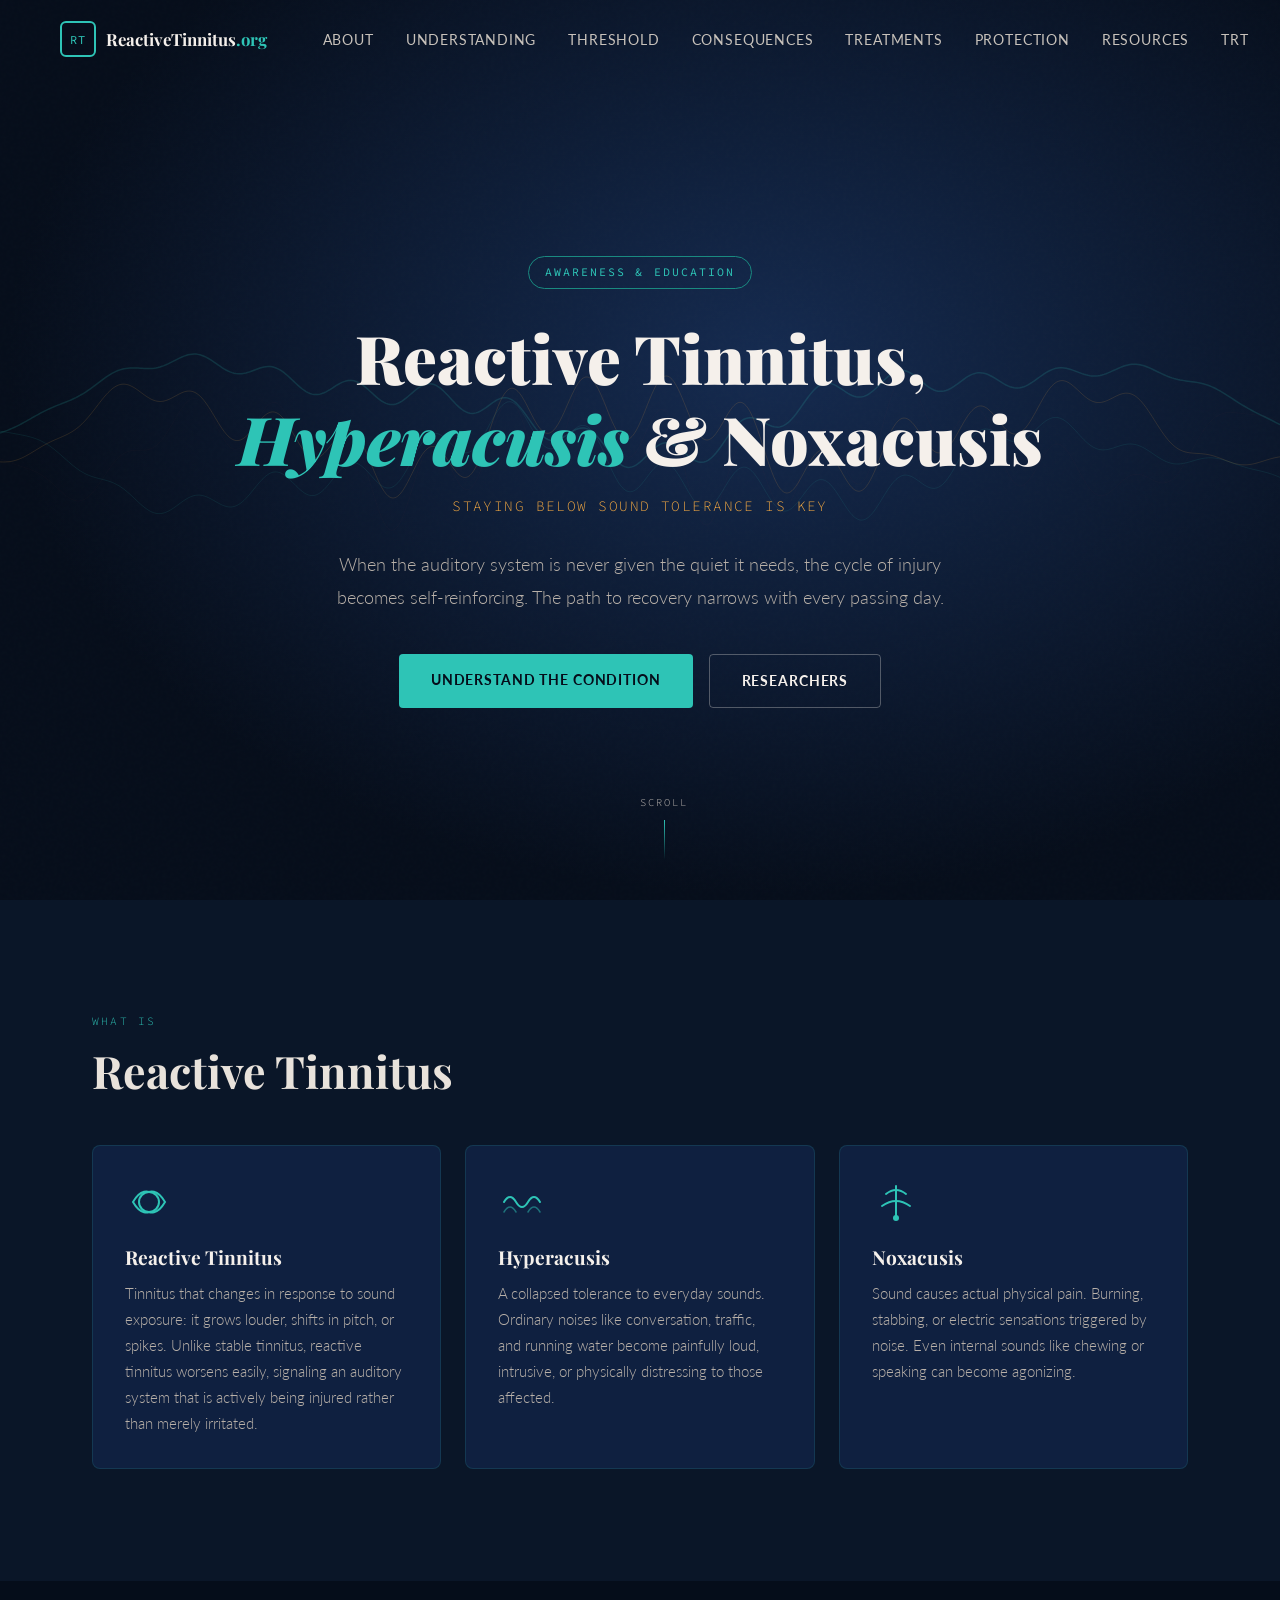
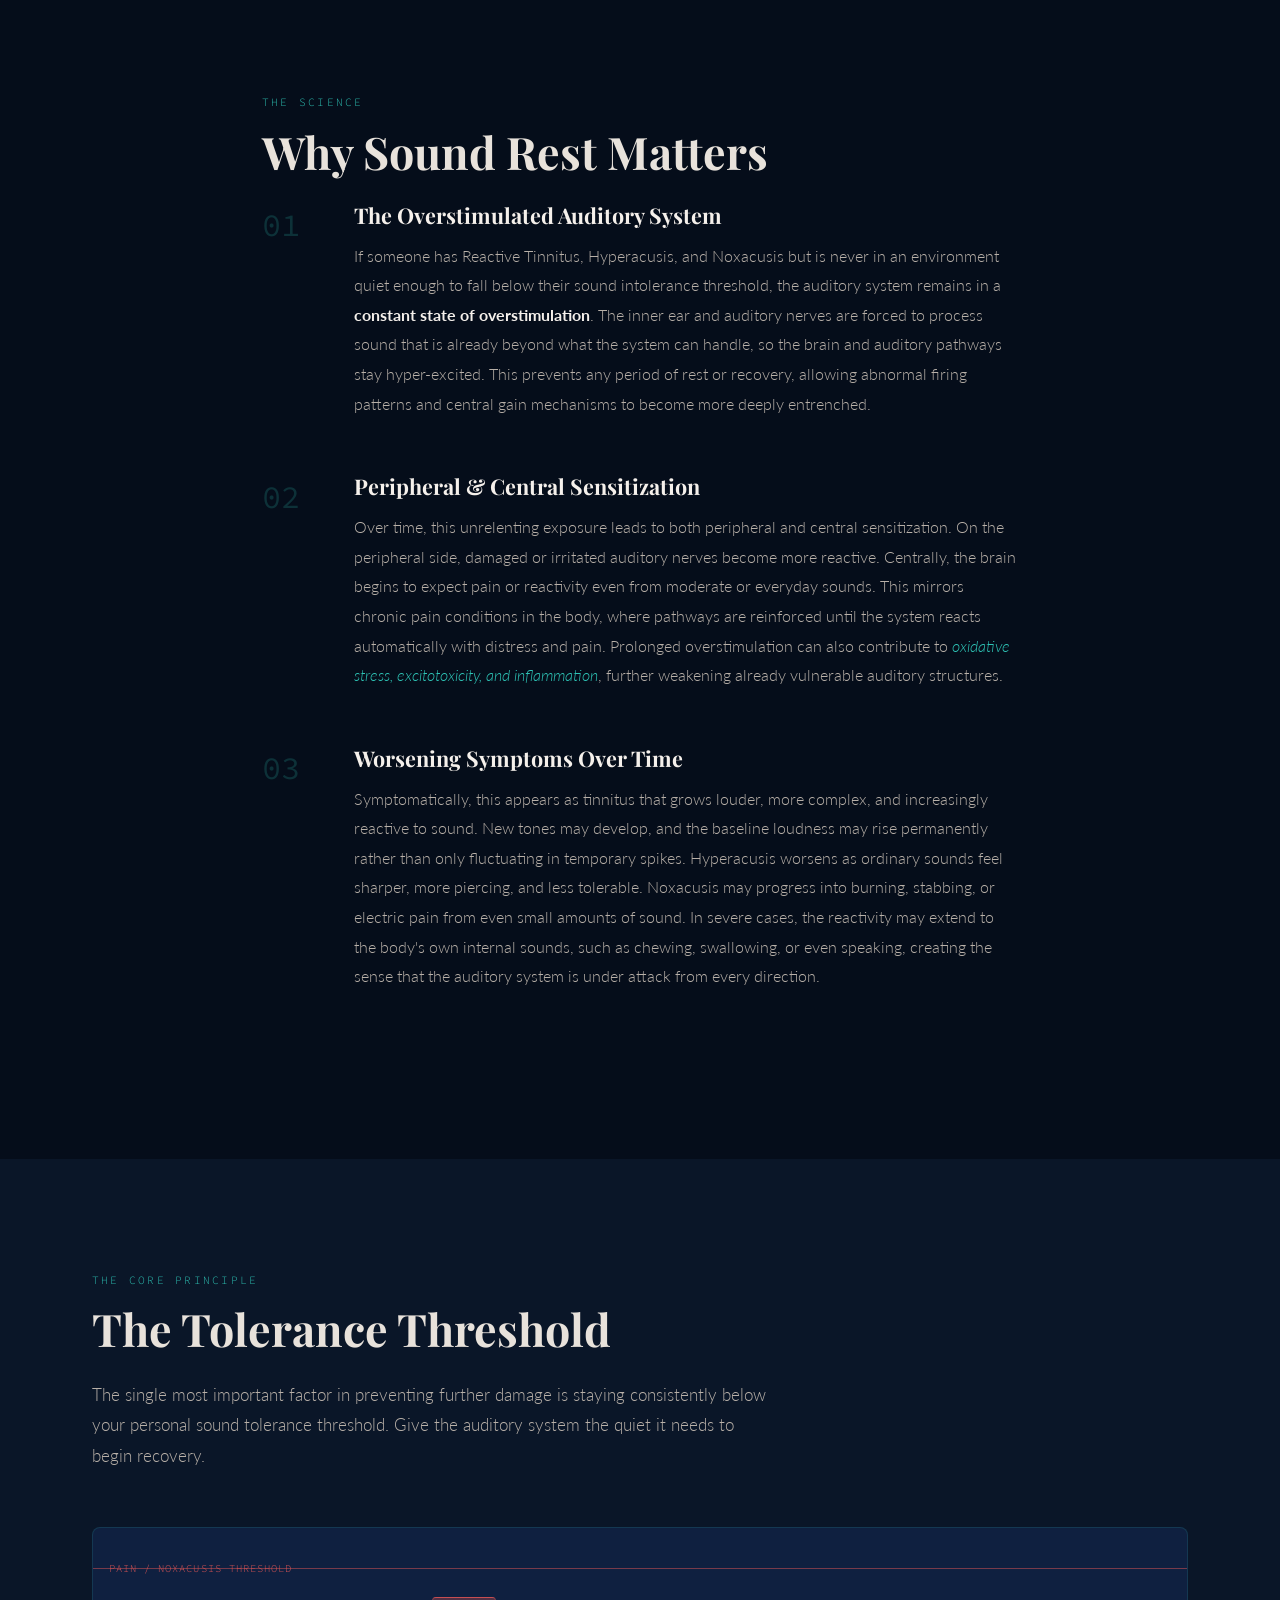
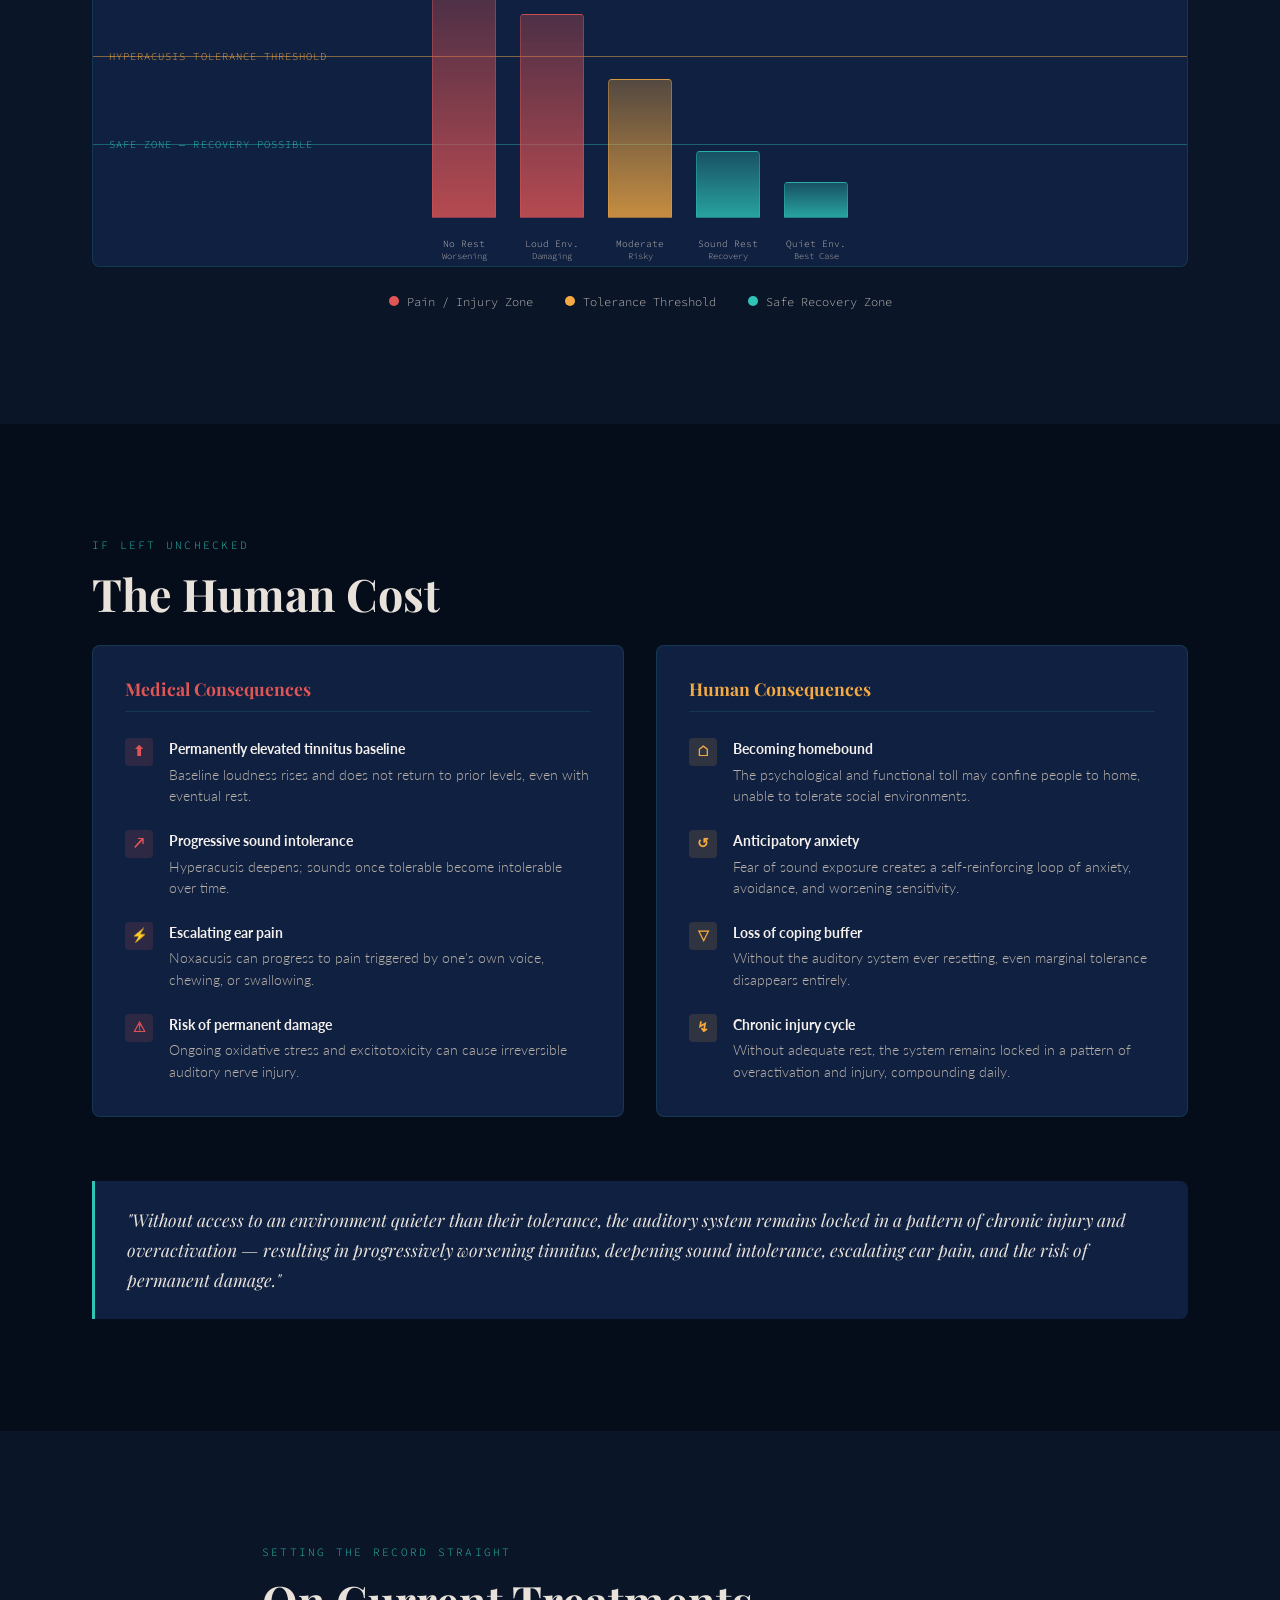
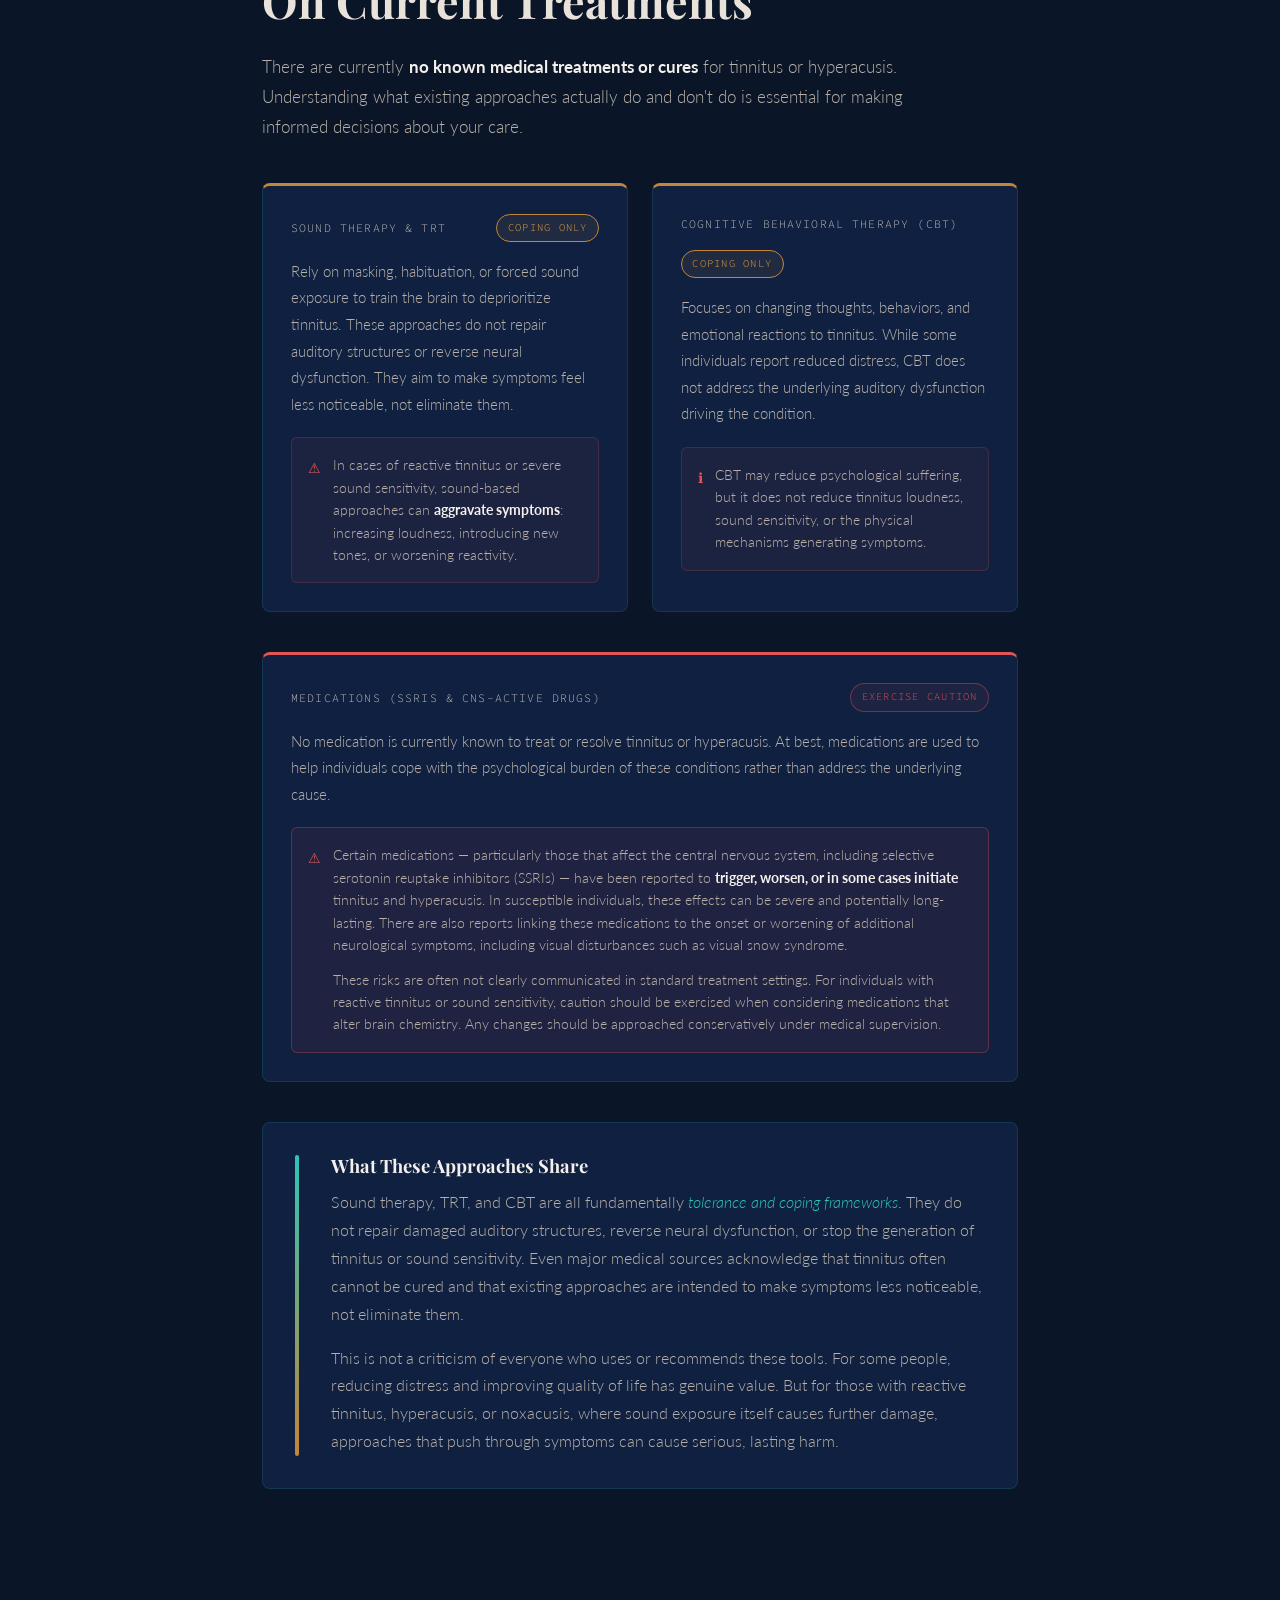
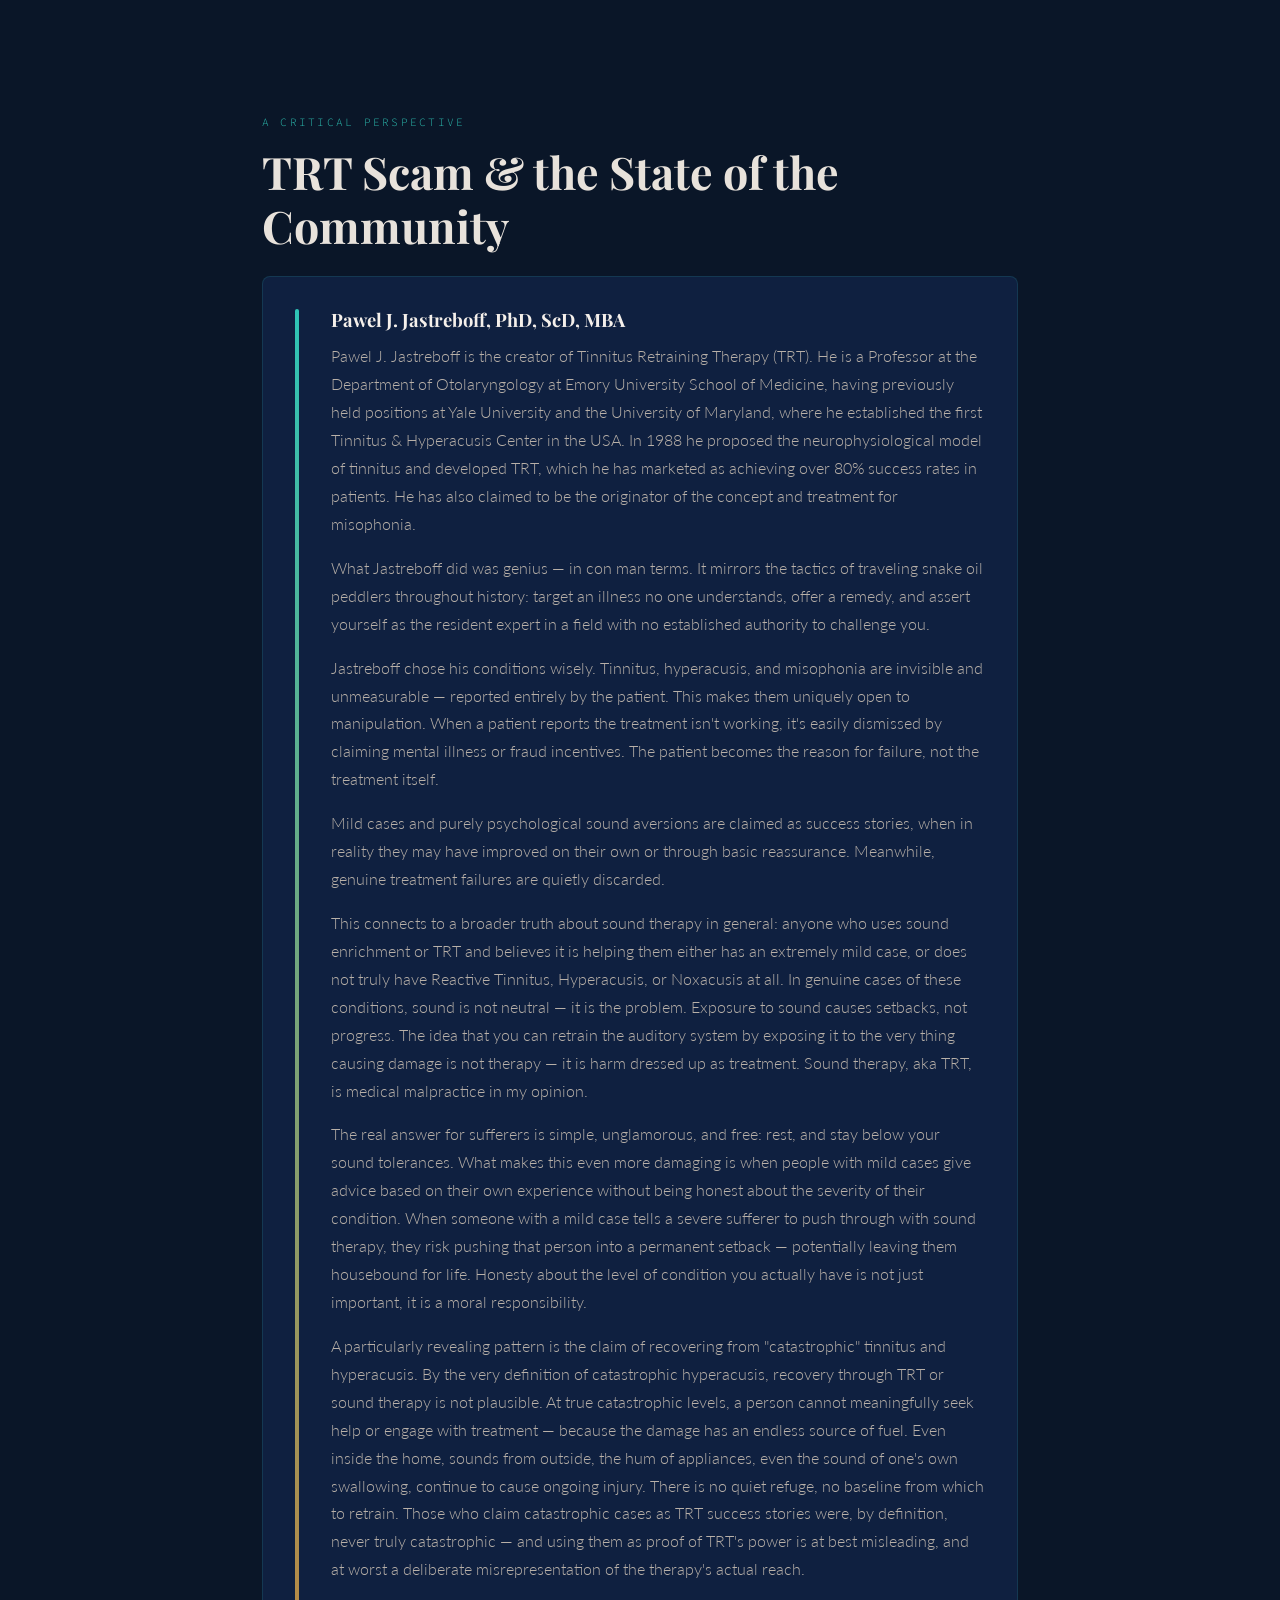
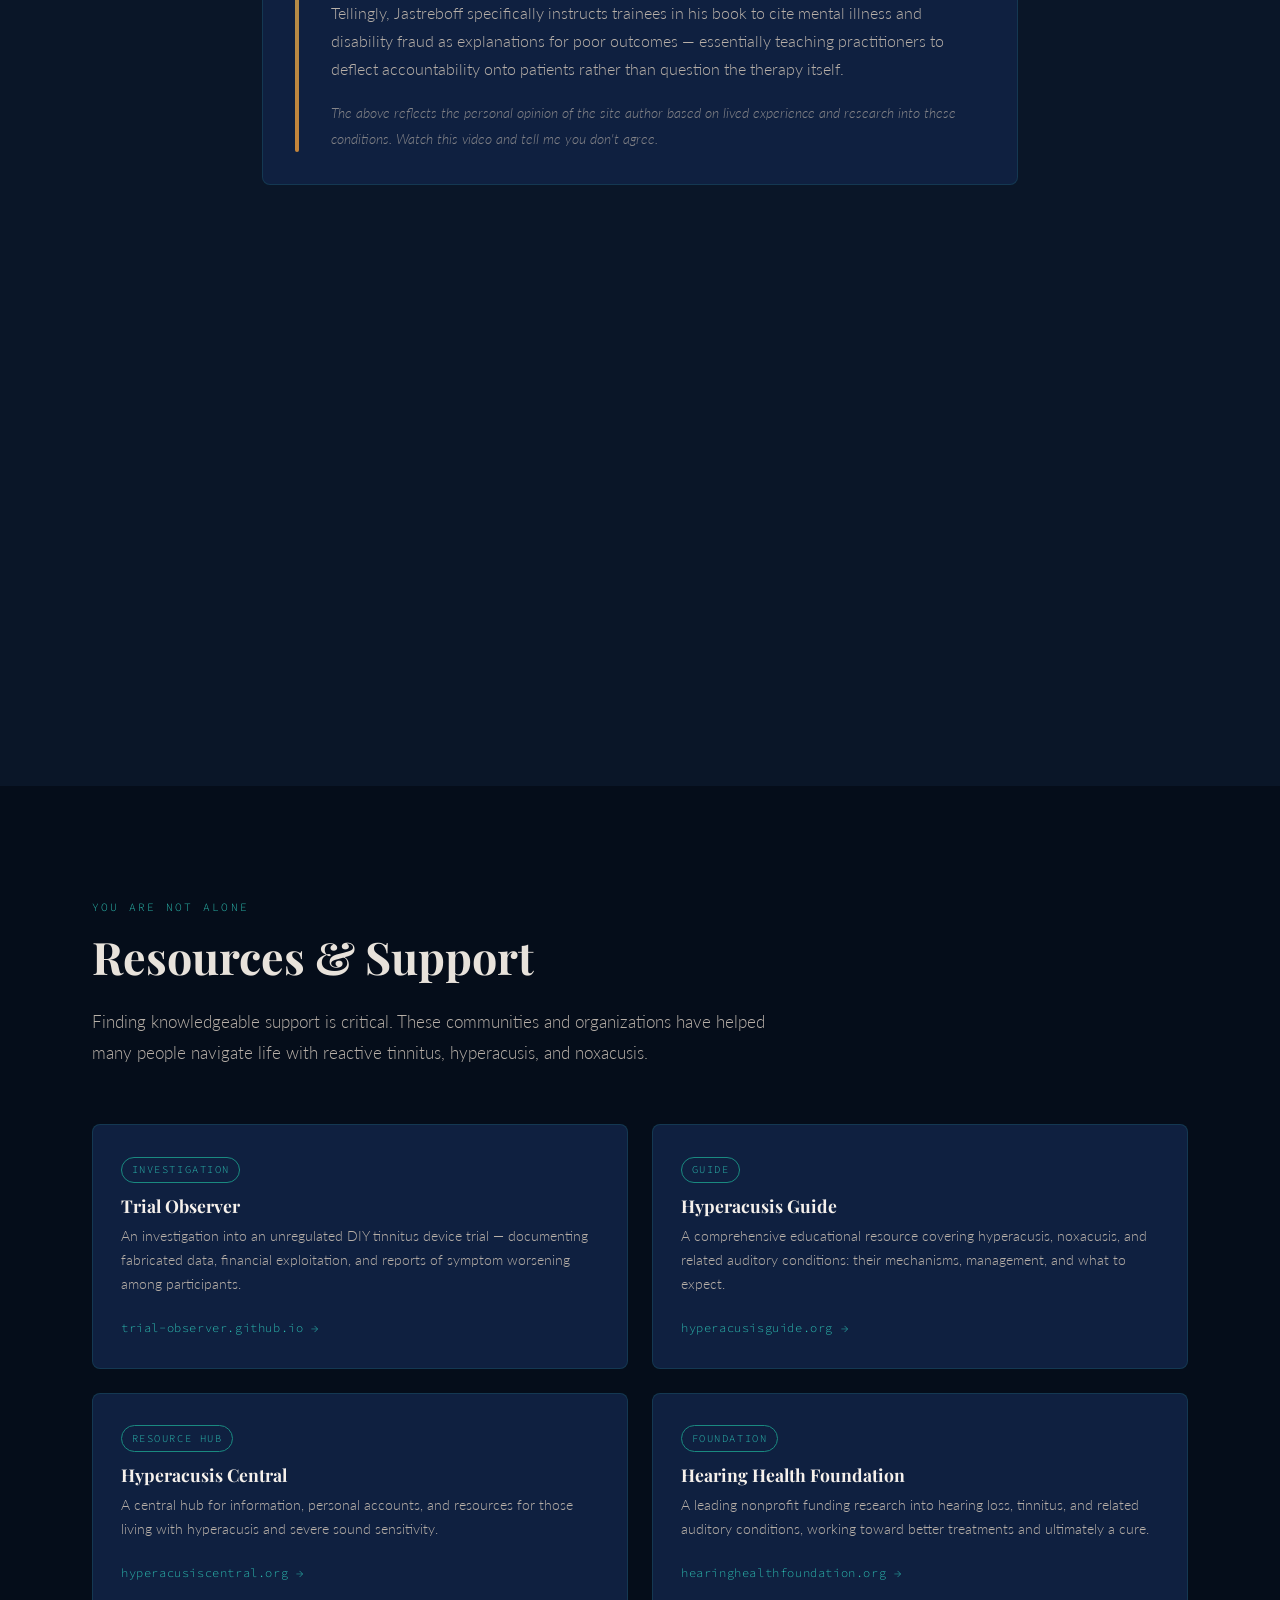
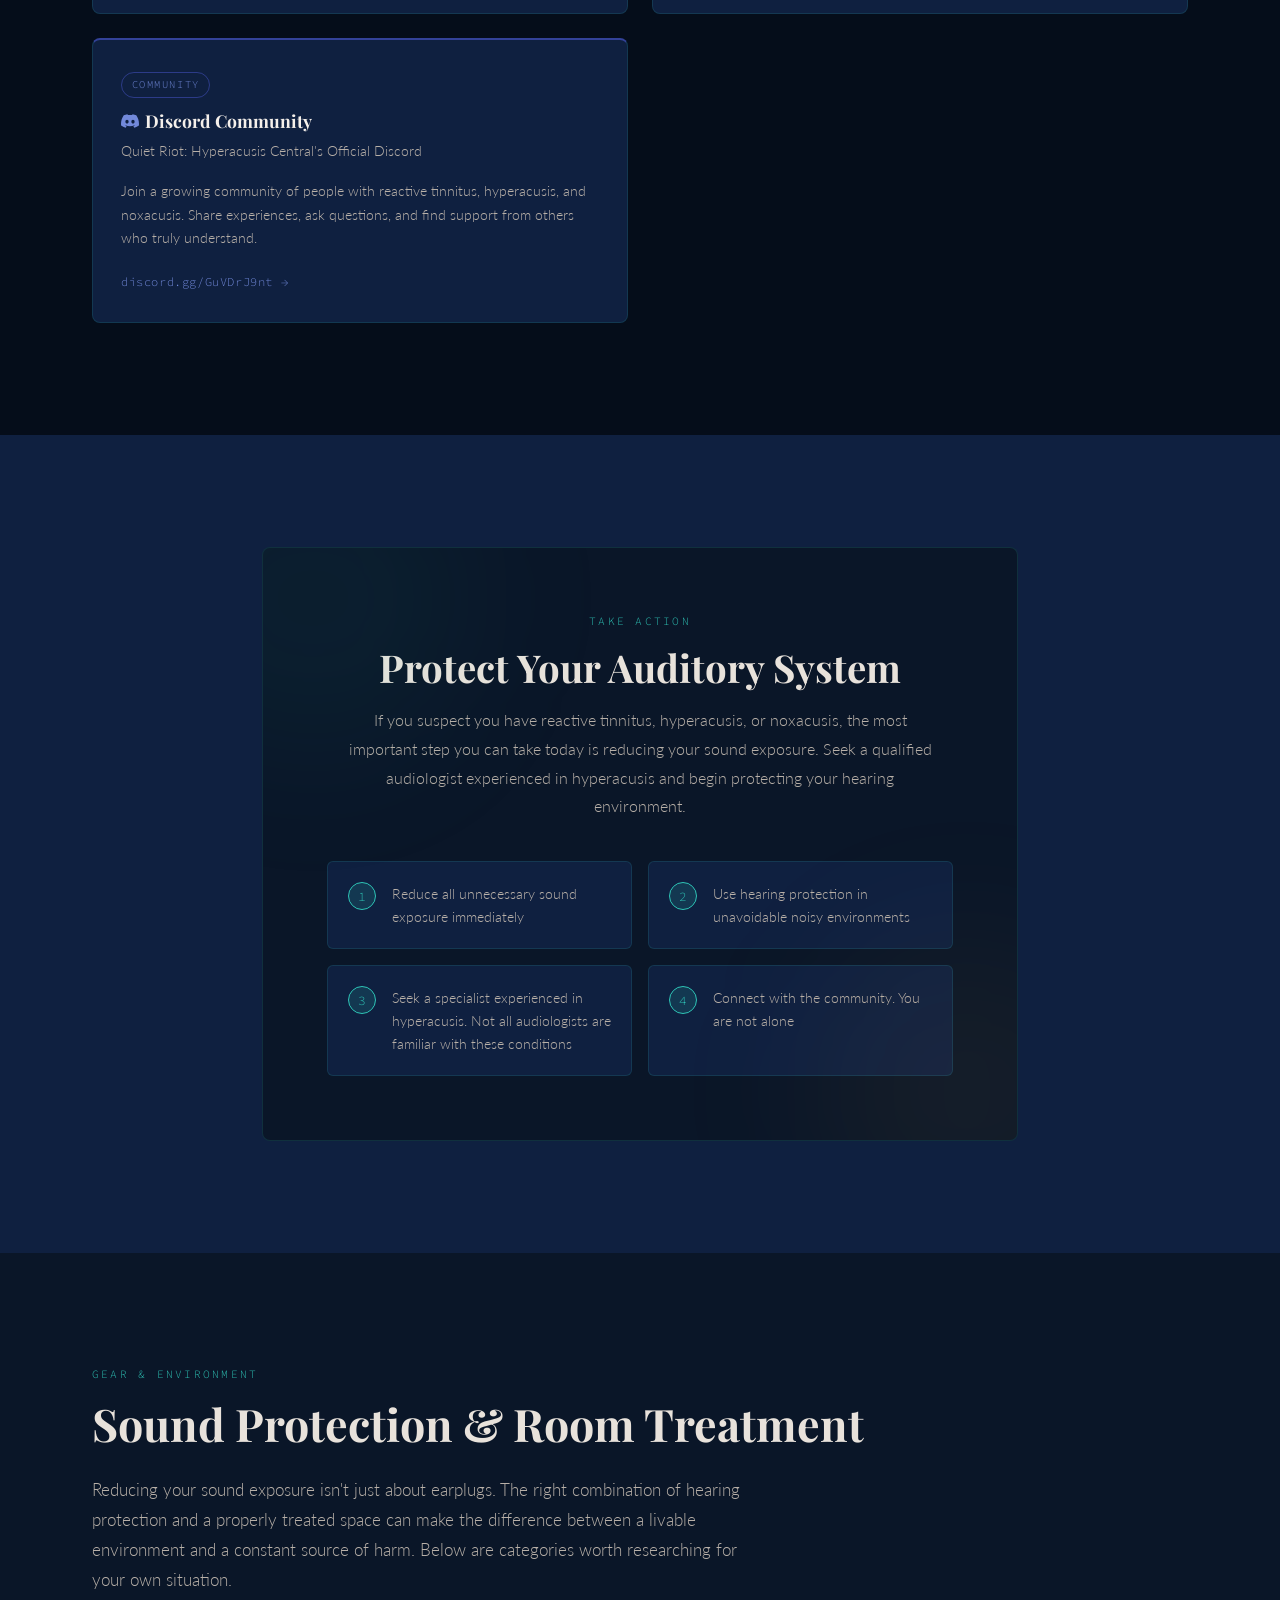
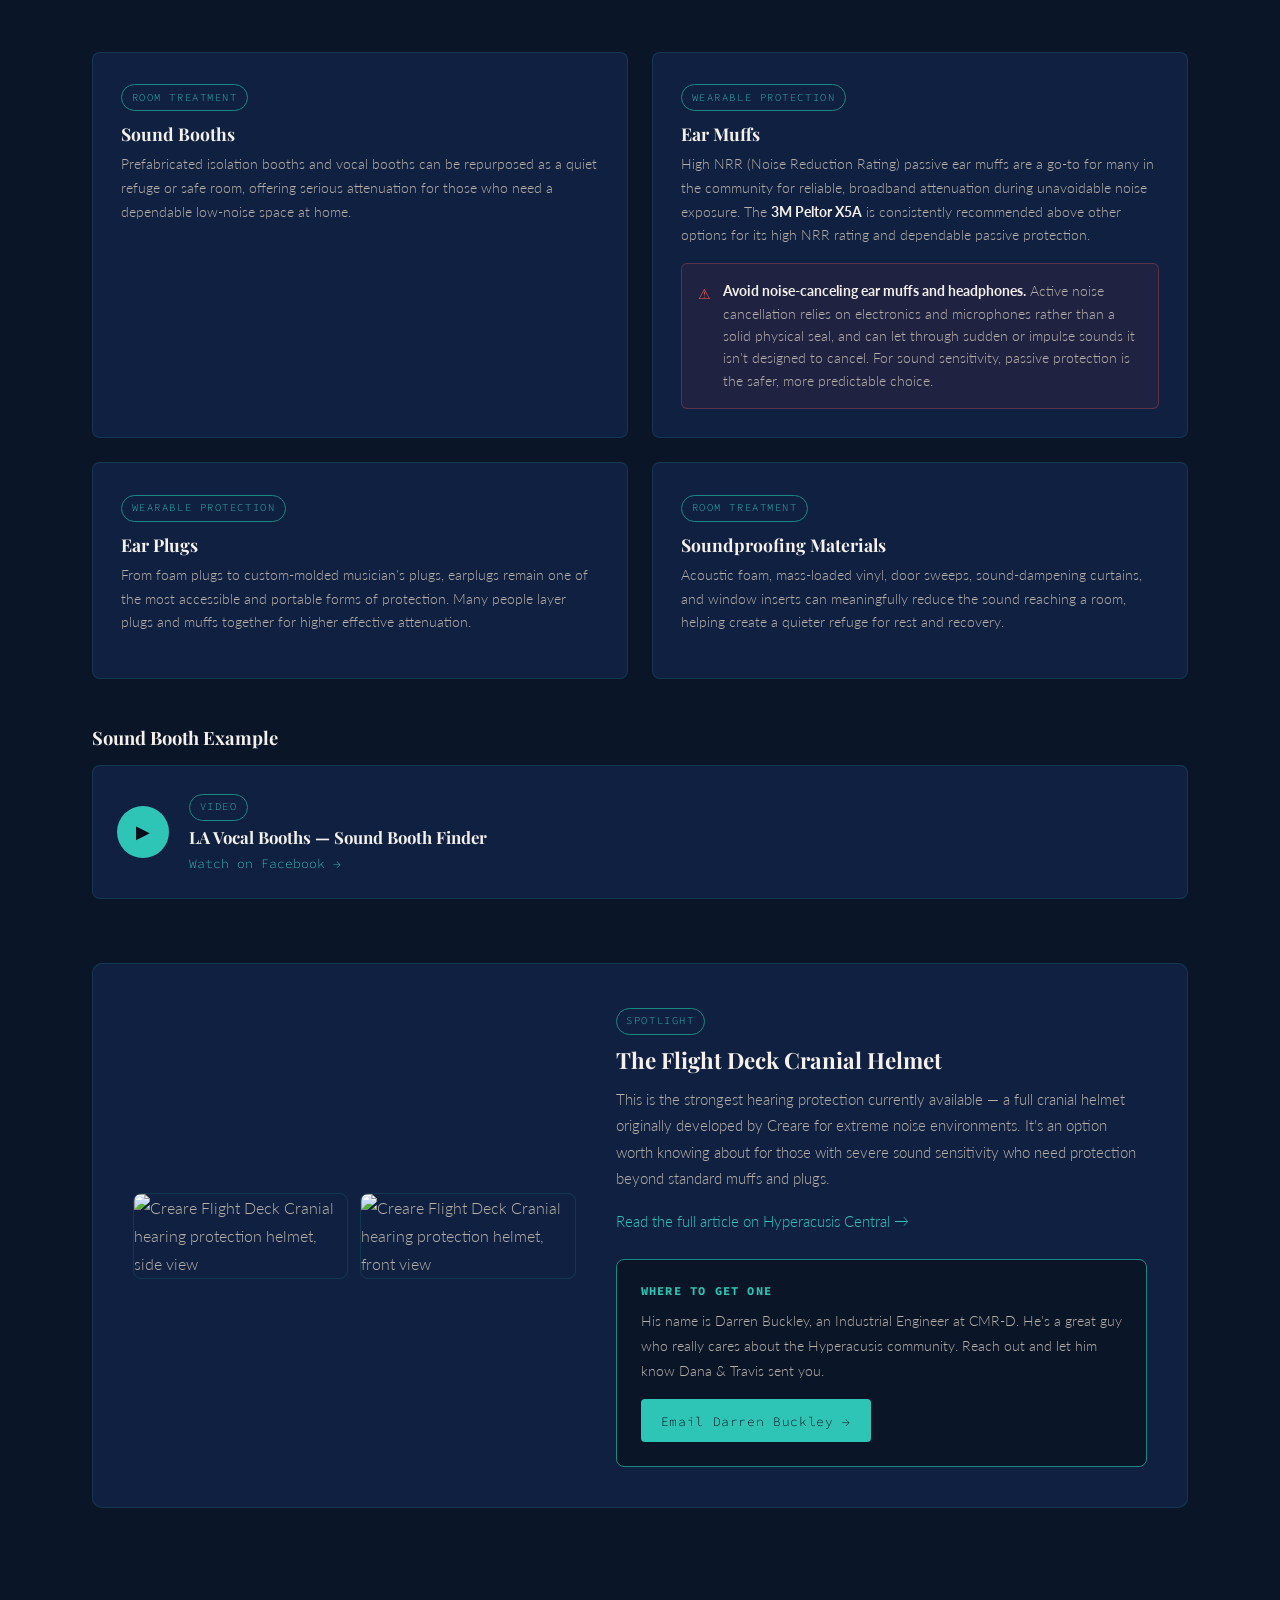
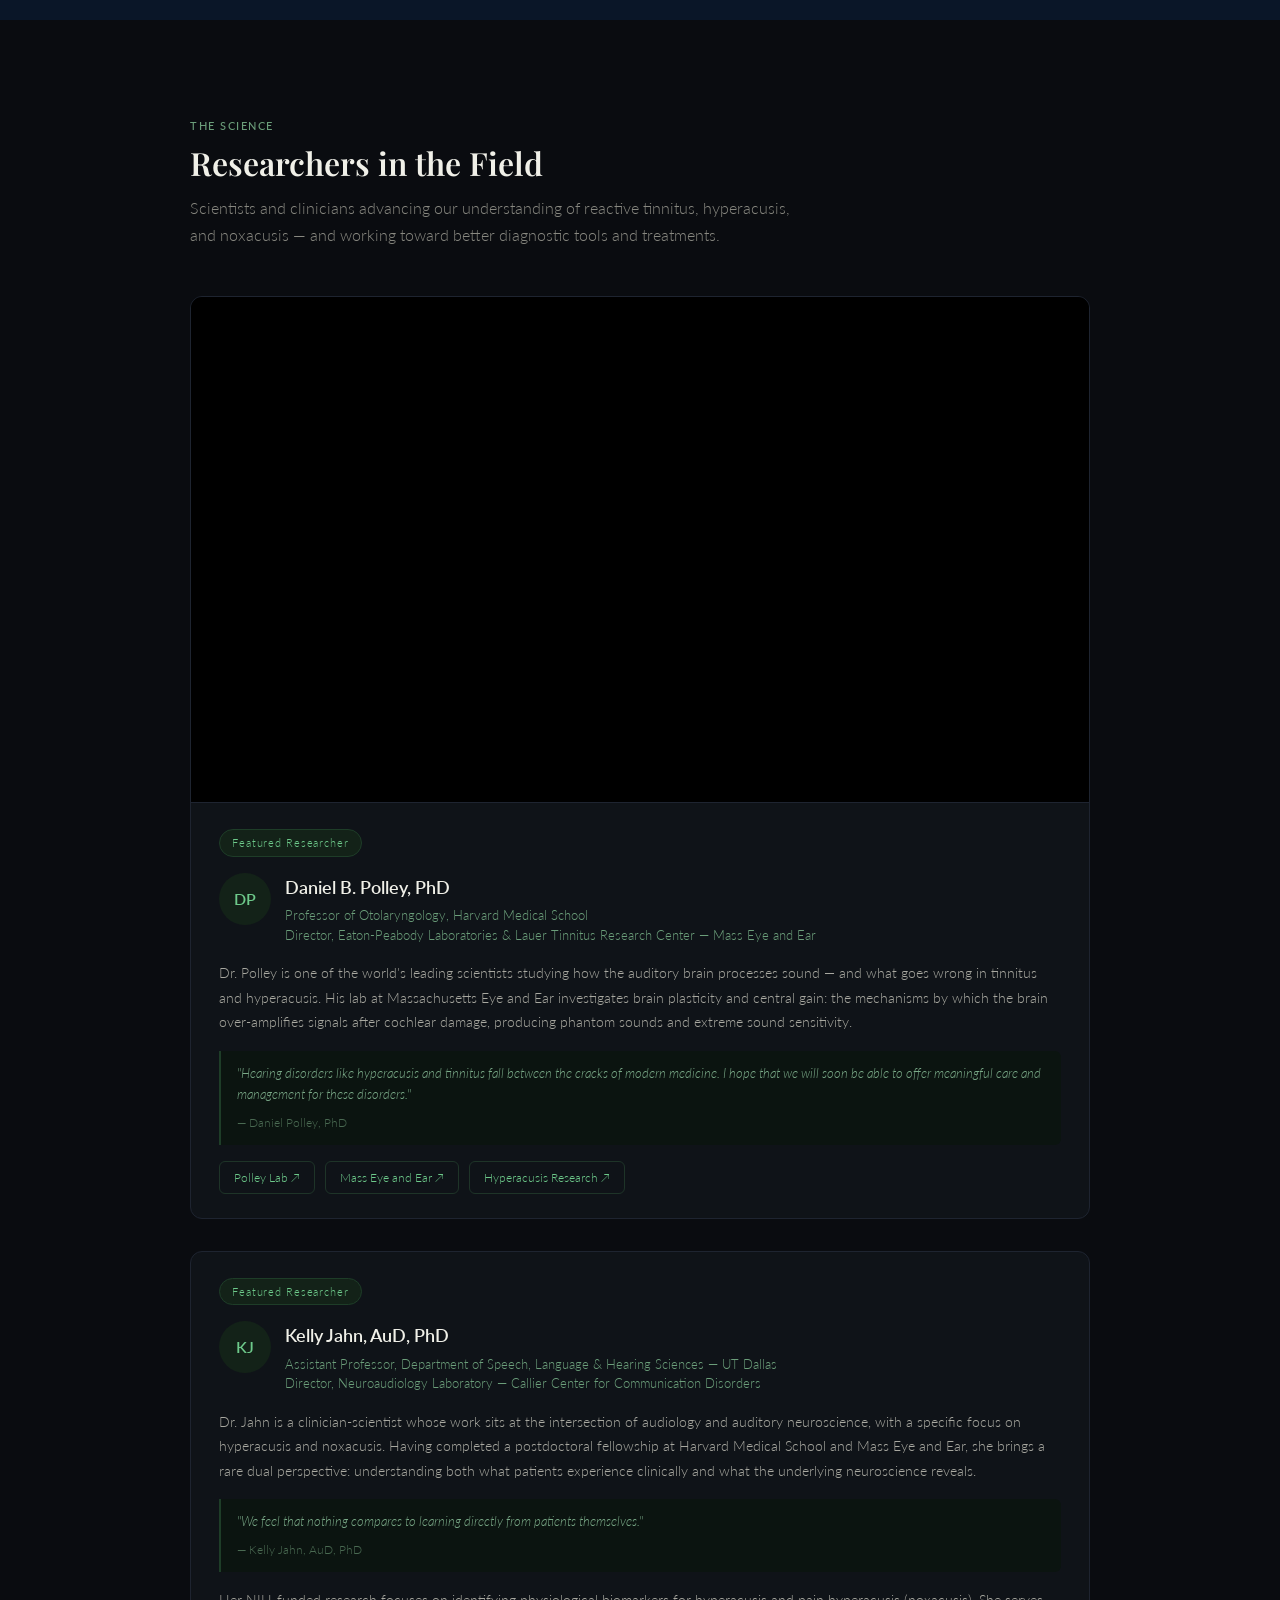
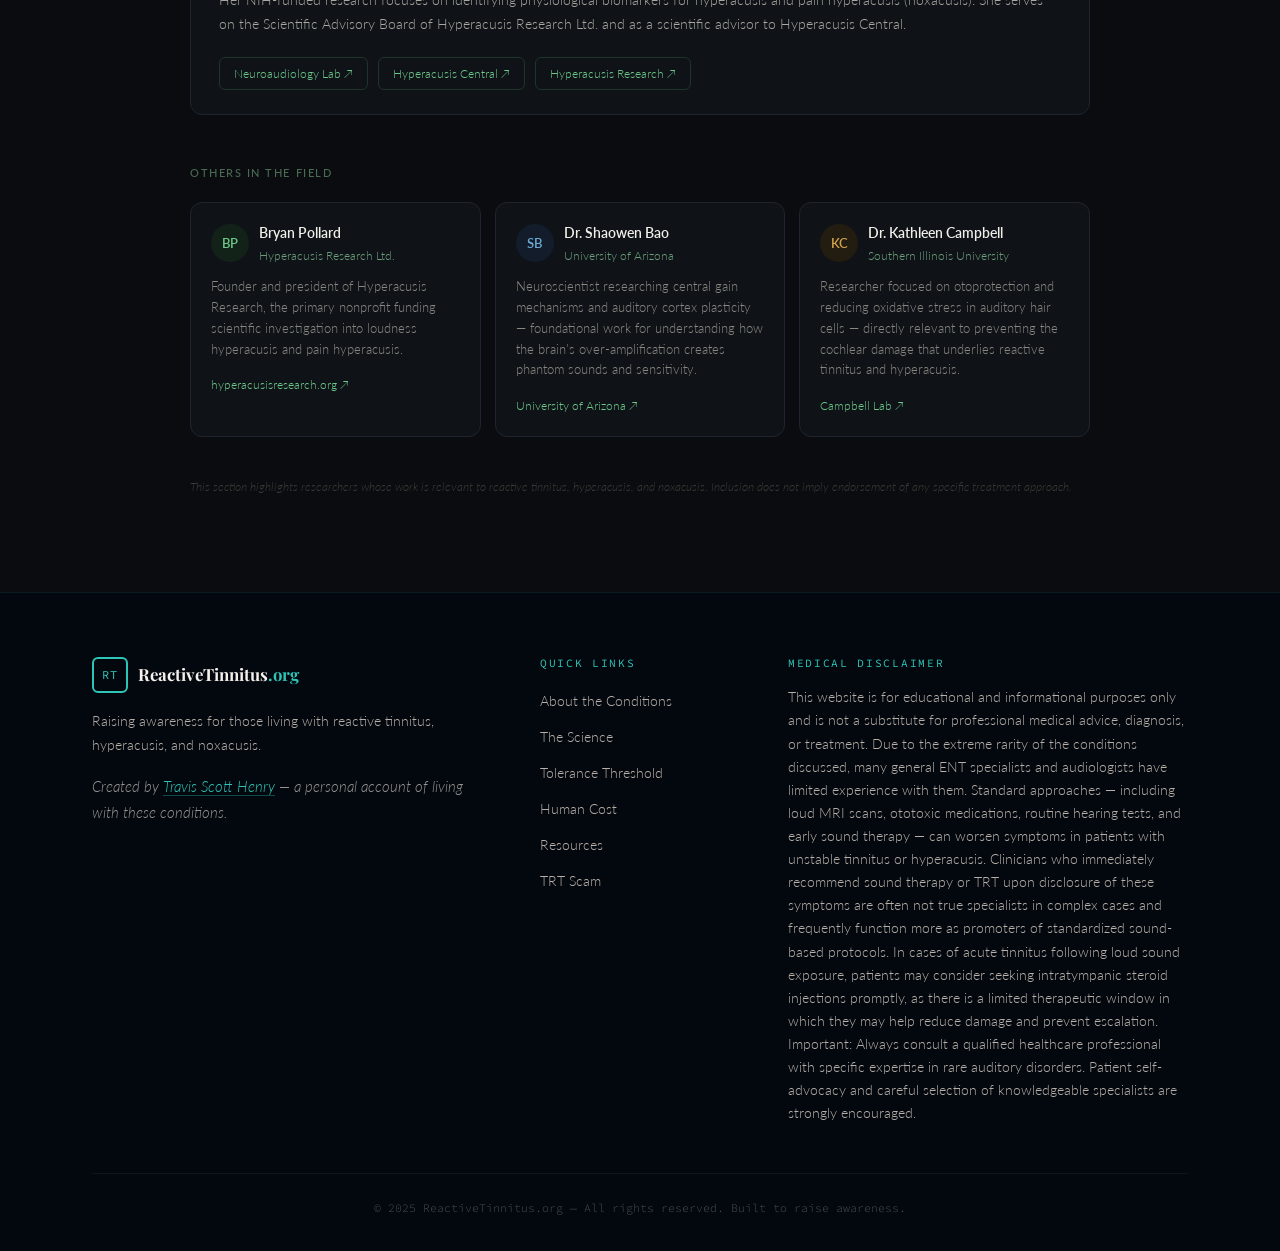
==== index (1).html @ 441d859c "Add files via upload" ====
<!DOCTYPE html>
<html lang="en">
<head>
  <!-- Google tag (gtag.js) -->
<script async src="https://www.googletagmanager.com/gtag/js?id=G-5N8EYNH53C"></script>
<script>
  window.dataLayer = window.dataLayer || [];
  function gtag(){dataLayer.push(arguments);}
  gtag('js', new Date());
  gtag('config', 'G-5N8EYNH53C');
</script>
  <meta charset="UTF-8" />
  <meta name="viewport" content="width=device-width, initial-scale=1.0" />
  <title>ReactiveTinnitus.org — Awareness, Education & Support</title>
  <meta name="description" content="ReactiveTinnitus.org raises awareness about Reactive Tinnitus, Hyperacusis, and Noxacusis — conditions that demand sound protection and rest to prevent permanent auditory damage." />
  <link rel="stylesheet" href="style.css" />
  <link rel="preconnect" href="https://fonts.googleapis.com">
  <link rel="preconnect" href="https://fonts.gstatic.com" crossorigin>
  <link href="https://fonts.googleapis.com/css2?family=Playfair+Display:ital,wght@0,400;0,700;0,900;1,400&family=Source+Code+Pro:wght@300;400&family=Lato:wght@300;400;700&display=swap" rel="stylesheet">
</head>
<body>

  <!-- NAV -->
  <header class="site-header" id="site-header">
    <nav class="nav-inner">
      <a href="#" class="logo">
        <span class="logo-rt">RT</span>
        <span class="logo-text">ReactiveTinnitus<span class="logo-org">.org</span></span>
      </a>
      <ul class="nav-links">
        <li><a href="#about">About</a></li>
        <li><a href="#understanding">Understanding</a></li>
        <li><a href="#threshold">Threshold</a></li>
        <li><a href="#consequences">Consequences</a></li>
        <li><a href="#treatments">Treatments</a></li>
        <li><a href="#protection">Protection</a></li>
        <li><a href="#resources">Resources</a></li>
        <li><a href="#trt-scam">TRT</a></li>
      </ul>
      <a href="https://discord.gg/GuVDrJ9nt" target="_blank" rel="noopener" class="discord-btn">
        <svg class="discord-icon" viewBox="0 0 24 24" fill="currentColor" xmlns="http://www.w3.org/2000/svg">
          <path d="M20.317 4.37a19.791 19.791 0 0 0-4.885-1.515.074.074 0 0 0-.079.037c-.21.375-.444.864-.608 1.25a18.27 18.27 0 0 0-5.487 0 12.64 12.64 0 0 0-.617-1.25.077.077 0 0 0-.079-.037A19.736 19.736 0 0 0 3.677 4.37a.07.07 0 0 0-.032.027C.533 9.046-.32 13.58.099 18.057a.082.082 0 0 0 .031.057 19.9 19.9 0 0 0 5.993 3.03.078.078 0 0 0 .084-.028 14.09 14.09 0 0 0 1.226-1.994.076.076 0 0 0-.041-.106 13.107 13.107 0 0 1-1.872-.892.077.077 0 0 1-.008-.128 10.2 10.2 0 0 0 .372-.292.074.074 0 0 1 .077-.01c3.928 1.793 8.18 1.793 12.062 0a.074.074 0 0 1 .078.01c.12.098.246.198.373.292a.077.077 0 0 1-.006.127 12.299 12.299 0 0 1-1.873.892.077.077 0 0 0-.041.107c.36.698.772 1.362 1.225 1.993a.076.076 0 0 0 .084.028 19.839 19.839 0 0 0 6.002-3.03.077.077 0 0 0 .032-.054c.5-5.177-.838-9.674-3.549-13.66a.061.061 0 0 0-.031-.03zM8.02 15.33c-1.183 0-2.157-1.085-2.157-2.419 0-1.333.956-2.419 2.157-2.419 1.21 0 2.176 1.096 2.157 2.42 0 1.333-.956 2.418-2.157 2.418zm7.975 0c-1.183 0-2.157-1.085-2.157-2.419 0-1.333.955-2.419 2.157-2.419 1.21 0 2.176 1.096 2.157 2.42 0 1.333-.946 2.418-2.157 2.418z"/>
        </svg>
        <span class="discord-text">Join a community of like-minded folks</span>
      </a>
      <button class="nav-toggle" id="nav-toggle" aria-label="Toggle menu">
        <span></span><span></span><span></span>
      </button>
    </nav>
  </header>

  <!-- HERO -->
  <section class="hero" id="hero">
    <div class="hero-bg">
      <canvas id="waveCanvas"></canvas>
      <div class="hero-noise"></div>
    </div>
    <div class="hero-content">
      <div class="hero-badge">Awareness &amp; Education</div>
      <h1 class="hero-title">
        Reactive Tinnitus,<br />
        <em>Hyperacusis</em> &amp; Noxacusis
      </h1>
      <p class="hero-subtitle">
        Staying Below Sound Tolerance Is Key
      </p>
      <p class="hero-lead">
        When the auditory system is never given the quiet it needs, the cycle of injury becomes self-reinforcing. The path to recovery narrows with every passing day.
      </p>
      <div class="hero-actions">
        <a href="#understanding" class="btn btn-primary">Understand the Condition</a>
        <a href="#research" class="btn btn-ghost">Researchers</a>
      </div>
    </div>
    <div class="hero-scroll-hint" id="scrollHint">
      <span>Scroll</span>
      <div class="scroll-line"></div>
    </div>
  </section>

  <!-- WHAT IS -->
  <section class="section section-dark" id="about">
    <div class="container">
      <div class="section-label">What Is</div>
      <h2 class="section-title">Reactive Tinnitus</h2>
      <div class="cards-trio">
        <div class="card card-glow" data-animate>
          <div class="card-icon">
            <svg viewBox="0 0 48 48" fill="none" xmlns="http://www.w3.org/2000/svg">
              <circle cx="24" cy="24" r="10" stroke="currentColor" stroke-width="2"/>
              <path d="M24 14C24 14 16 10 8 24C16 38 24 34 24 34" stroke="currentColor" stroke-width="2" stroke-linecap="round"/>
              <path d="M24 14C24 14 32 10 40 24C32 38 24 34 24 34" stroke="currentColor" stroke-width="2" stroke-linecap="round"/>
            </svg>
          </div>
          <h3>Reactive Tinnitus</h3>
          <p>Tinnitus that changes in response to sound exposure: it grows louder, shifts in pitch, or spikes. Unlike stable tinnitus, reactive tinnitus worsens easily, signaling an auditory system that is actively being injured rather than merely irritated.</p>
        </div>
        <div class="card card-glow" data-animate>
          <div class="card-icon">
            <svg viewBox="0 0 48 48" fill="none" xmlns="http://www.w3.org/2000/svg">
              <path d="M6 24 Q12 14 18 24 Q24 34 30 24 Q36 14 42 24" stroke="currentColor" stroke-width="2" stroke-linecap="round" fill="none"/>
              <path d="M6 34 Q12 24 18 34" stroke="currentColor" stroke-width="1.5" stroke-linecap="round" opacity="0.5" fill="none"/>
              <path d="M30 34 Q36 24 42 34" stroke="currentColor" stroke-width="1.5" stroke-linecap="round" opacity="0.5" fill="none"/>
            </svg>
          </div>
          <h3>Hyperacusis</h3>
          <p>A collapsed tolerance to everyday sounds. Ordinary noises like conversation, traffic, and running water become painfully loud, intrusive, or physically distressing to those affected.</p>
        </div>
        <div class="card card-glow" data-animate>
          <div class="card-icon">
            <svg viewBox="0 0 48 48" fill="none" xmlns="http://www.w3.org/2000/svg">
              <path d="M24 8 L24 40" stroke="currentColor" stroke-width="2" stroke-linecap="round"/>
              <path d="M14 16 Q24 8 34 16" stroke="currentColor" stroke-width="2" stroke-linecap="round" fill="none"/>
              <path d="M10 28 Q24 18 38 28" stroke="currentColor" stroke-width="2" stroke-linecap="round" fill="none"/>
              <circle cx="24" cy="40" r="3" fill="currentColor"/>
            </svg>
          </div>
          <h3>Noxacusis</h3>
          <p> Sound causes actual physical pain. Burning, stabbing, or electric sensations triggered by noise. Even internal sounds like chewing or speaking can become agonizing.</p>
        </div>
      </div>
    </div>
  </section>

  <!-- MAIN CONTENT: THE SCIENCE -->
  <section class="section section-mid" id="understanding">
    <div class="container container-narrow">
      <div class="section-label">The Science</div>
      <h2 class="section-title">Why Sound Rest Matters</h2>

      <div class="prose-block" data-animate>
        <div class="prose-marker">01</div>
        <div class="prose-content">
          <h3>The Overstimulated Auditory System</h3>
          <p>
            If someone has Reactive Tinnitus, Hyperacusis, and Noxacusis but is never in an environment quiet enough to fall below their sound intolerance threshold, the auditory system remains in a <strong>constant state of overstimulation</strong>. The inner ear and auditory nerves are forced to process sound that is already beyond what the system can handle, so the brain and auditory pathways stay hyper-excited. This prevents any period of rest or recovery, allowing abnormal firing patterns and central gain mechanisms to become more deeply entrenched.
          </p>
        </div>
      </div>

      <div class="prose-block" data-animate>
        <div class="prose-marker">02</div>
        <div class="prose-content">
          <h3>Peripheral &amp; Central Sensitization</h3>
          <p>
            Over time, this unrelenting exposure leads to both peripheral and central sensitization. On the peripheral side, damaged or irritated auditory nerves become more reactive. Centrally, the brain begins to expect pain or reactivity even from moderate or everyday sounds. This mirrors chronic pain conditions in the body, where pathways are reinforced until the system reacts automatically with distress and pain. Prolonged overstimulation can also contribute to <em>oxidative stress, excitotoxicity, and inflammation</em>, further weakening already vulnerable auditory structures.
          </p>
        </div>
      </div>

      <div class="prose-block" data-animate>
        <div class="prose-marker">03</div>
        <div class="prose-content">
          <h3>Worsening Symptoms Over Time</h3>
          <p>
            Symptomatically, this appears as tinnitus that grows louder, more complex, and increasingly reactive to sound. New tones may develop, and the baseline loudness may rise permanently rather than only fluctuating in temporary spikes. Hyperacusis worsens as ordinary sounds feel sharper, more piercing, and less tolerable. Noxacusis may progress into burning, stabbing, or electric pain from even small amounts of sound. In severe cases, the reactivity may extend to the body's own internal sounds, such as chewing, swallowing, or even speaking, creating the sense that the auditory system is under attack from every direction.
          </p>
        </div>
      </div>
    </div>
  </section>

  <!-- THRESHOLD DIAGRAM -->
  <section class="section section-dark" id="threshold">
    <div class="container">
      <div class="section-label">The Core Principle</div>
      <h2 class="section-title">The Tolerance Threshold</h2>
      <p class="section-intro">The single most important factor in preventing further damage is staying consistently below your personal sound tolerance threshold. Give the auditory system the quiet it needs to begin recovery.</p>

      <div class="threshold-diagram" data-animate>
        <div class="threshold-chart">
          <div class="threshold-line threshold-line-danger">
            <span class="threshold-line-label">Pain / Noxacusis Threshold</span>
          </div>
          <div class="threshold-line threshold-line-warning">
            <span class="threshold-line-label">Hyperacusis Tolerance Threshold</span>
          </div>
          <div class="threshold-line threshold-line-safe">
            <span class="threshold-line-label">Safe Zone — Recovery Possible</span>
          </div>
          <div class="threshold-bars">
            <div class="t-bar-wrap">
              <div class="t-bar t-bar-bad" style="--h: 92%">
                <span class="t-bar-label">No Rest<br/><small>Worsening</small></span>
              </div>
            </div>
            <div class="t-bar-wrap">
              <div class="t-bar t-bar-bad" style="--h: 85%">
                <span class="t-bar-label">Loud Env.<br/><small>Damaging</small></span>
              </div>
            </div>
            <div class="t-bar-wrap">
              <div class="t-bar t-bar-mid" style="--h: 58%">
                <span class="t-bar-label">Moderate<br/><small>Risky</small></span>
              </div>
            </div>
            <div class="t-bar-wrap">
              <div class="t-bar t-bar-good" style="--h: 28%">
                <span class="t-bar-label">Sound Rest<br/><small>Recovery</small></span>
              </div>
            </div>
            <div class="t-bar-wrap">
              <div class="t-bar t-bar-good" style="--h: 15%">
                <span class="t-bar-label">Quiet Env.<br/><small>Best Case</small></span>
              </div>
            </div>
          </div>
        </div>
        <div class="threshold-key">
          <div class="key-item"><span class="key-dot key-danger"></span> Pain / Injury Zone</div>
          <div class="key-item"><span class="key-dot key-warning"></span> Tolerance Threshold</div>
          <div class="key-item"><span class="key-dot key-safe"></span> Safe Recovery Zone</div>
        </div>
      </div>
    </div>
  </section>

  <!-- CONSEQUENCES -->
  <section class="section section-mid" id="consequences">
    <div class="container">
      <div class="section-label">If Left Unchecked</div>
      <h2 class="section-title">The Human Cost</h2>

      <div class="two-col">
        <div class="col-block" data-animate>
          <h3 class="col-block-title col-title-medical">Medical Consequences</h3>
          <ul class="impact-list">
            <li>
              <span class="impact-icon impact-red">⬆</span>
              <div>
                <strong>Permanently elevated tinnitus baseline</strong>
                <p>Baseline loudness rises and does not return to prior levels, even with eventual rest.</p>
              </div>
            </li>
            <li>
              <span class="impact-icon impact-red">↗</span>
              <div>
                <strong>Progressive sound intolerance</strong>
                <p>Hyperacusis deepens; sounds once tolerable become intolerable over time.</p>
              </div>
            </li>
            <li>
              <span class="impact-icon impact-red">⚡</span>
              <div>
                <strong>Escalating ear pain</strong>
                <p>Noxacusis can progress to pain triggered by one's own voice, chewing, or swallowing.</p>
              </div>
            </li>
            <li>
              <span class="impact-icon impact-red">⚠</span>
              <div>
                <strong>Risk of permanent damage</strong>
                <p>Ongoing oxidative stress and excitotoxicity can cause irreversible auditory nerve injury.</p>
              </div>
            </li>
          </ul>
        </div>
        <div class="col-block" data-animate>
          <h3 class="col-block-title col-title-human">Human Consequences</h3>
          <ul class="impact-list">
            <li>
              <span class="impact-icon impact-amber">⌂</span>
              <div>
                <strong>Becoming homebound</strong>
                <p>The psychological and functional toll may confine people to home, unable to tolerate social environments.</p>
              </div>
            </li>
            <li>
              <span class="impact-icon impact-amber">↺</span>
              <div>
                <strong>Anticipatory anxiety</strong>
                <p>Fear of sound exposure creates a self-reinforcing loop of anxiety, avoidance, and worsening sensitivity.</p>
              </div>
            </li>
            <li>
              <span class="impact-icon impact-amber">▽</span>
              <div>
                <strong>Loss of coping buffer</strong>
                <p>Without the auditory system ever resetting, even marginal tolerance disappears entirely.</p>
              </div>
            </li>
            <li>
              <span class="impact-icon impact-amber">↯</span>
              <div>
                <strong>Chronic injury cycle</strong>
                <p>Without adequate rest, the system remains locked in a pattern of overactivation and injury, compounding daily.</p>
              </div>
            </li>
          </ul>
        </div>
      </div>

      <blockquote class="pull-quote" data-animate>
        "Without access to an environment quieter than their tolerance, the auditory system remains locked in a pattern of chronic injury and overactivation — resulting in progressively worsening tinnitus, deepening sound intolerance, escalating ear pain, and the risk of permanent damage."
      </blockquote>
    </div>
  </section>

  <!-- TREATMENTS -->
  <section class="section section-dark" id="treatments">
    <div class="container container-narrow">
      <div class="section-label">Setting the Record Straight</div>
      <h2 class="section-title">On Current Treatments</h2>

      <div class="treatment-intro" data-animate>
        <p class="section-intro" style="margin-bottom: 0;">There are currently <strong>no known medical treatments or cures</strong> for tinnitus or hyperacusis. Understanding what existing approaches actually do and don't do is essential for making informed decisions about your care.</p>
      </div>

      <div class="treatment-grid" data-animate>
        <div class="treatment-card treatment-card-caution">
          <div class="treatment-card-header">
            <span class="treatment-tag">Sound Therapy &amp; TRT</span>
            <span class="treatment-verdict verdict-caution">Coping Only</span>
          </div>
          <p>Rely on masking, habituation, or forced sound exposure to train the brain to deprioritize tinnitus. These approaches do not repair auditory structures or reverse neural dysfunction. They aim to make symptoms feel less noticeable, not eliminate them.</p>
          <div class="treatment-warning">
            <span class="treatment-warning-icon">⚠</span>
            <p>In cases of reactive tinnitus or severe sound sensitivity, sound-based approaches can <strong>aggravate symptoms</strong>: increasing loudness, introducing new tones, or worsening reactivity.</p>
          </div>
        </div>

        <div class="treatment-card treatment-card-caution">
          <div class="treatment-card-header">
            <span class="treatment-tag">Cognitive Behavioral Therapy (CBT)</span>
            <span class="treatment-verdict verdict-caution">Coping Only</span>
          </div>
          <p>Focuses on changing thoughts, behaviors, and emotional reactions to tinnitus. While some individuals report reduced distress, CBT does not address the underlying auditory dysfunction driving the condition.</p>
          <div class="treatment-warning">
            <span class="treatment-warning-icon">ℹ</span>
            <p>CBT may reduce psychological suffering, but it does not reduce tinnitus loudness, sound sensitivity, or the physical mechanisms generating symptoms.</p>
          </div>
        </div>
      </div>

      <div class="treatment-card treatment-card-danger treatment-card-full" data-animate>
        <div class="treatment-card-header">
          <span class="treatment-tag">Medications (SSRIs &amp; CNS-Active Drugs)</span>
          <span class="treatment-verdict verdict-danger">Exercise Caution</span>
        </div>
        <p>No medication is currently known to treat or resolve tinnitus or hyperacusis. At best, medications are used to help individuals cope with the psychological burden of these conditions rather than address the underlying cause.</p>
        <div class="treatment-warning treatment-warning-danger">
          <span class="treatment-warning-icon">⚠</span>
          <div>
            <p>Certain medications — particularly those that affect the central nervous system, including selective serotonin reuptake inhibitors (SSRIs) — have been reported to <strong>trigger, worsen, or in some cases initiate</strong> tinnitus and hyperacusis. In susceptible individuals, these effects can be severe and potentially long-lasting. There are also reports linking these medications to the onset or worsening of additional neurological symptoms, including visual disturbances such as visual snow syndrome.</p>
            <p>These risks are often not clearly communicated in standard treatment settings. For individuals with reactive tinnitus or sound sensitivity, caution should be exercised when considering medications that alter brain chemistry. Any changes should be approached conservatively under medical supervision.</p>
          </div>
        </div>
      </div>

      <div class="treatment-statement" data-animate>
        <div class="treatment-statement-bar"></div>
        <div class="treatment-statement-body">
          <h3>What These Approaches Share</h3>
          <p>Sound therapy, TRT, and CBT are all fundamentally <em>tolerance and coping frameworks</em>. They do not repair damaged auditory structures, reverse neural dysfunction, or stop the generation of tinnitus or sound sensitivity. Even major medical sources acknowledge that tinnitus often cannot be cured and that existing approaches are intended to make symptoms less noticeable, not eliminate them.</p>
          <p>This is not a criticism of everyone who uses or recommends these tools. For some people, reducing distress and improving quality of life has genuine value. But for those with reactive tinnitus, hyperacusis, or noxacusis, where sound exposure itself causes further damage, approaches that push through symptoms can cause serious, lasting harm.</p>
        </div>
      </div>
    </div>
  </section>
  <!-- TRT SCAM -->
<section class="section section-dark" id="trt-scam">
  <div class="container container-narrow">
    <div class="section-label">A Critical Perspective</div>
    <h2 class="section-title">TRT Scam &amp; the State of the Community</h2>

    <div class="treatment-statement" data-animate>
      <div class="treatment-statement-bar"></div>
      <div class="treatment-statement-body">
        <h3>Pawel J. Jastreboff, PhD, ScD, MBA</h3>
        <p>Pawel J. Jastreboff is the creator of Tinnitus Retraining Therapy (TRT). He is a Professor at the Department of Otolaryngology at Emory University School of Medicine, having previously held positions at Yale University and the University of Maryland, where he established the first Tinnitus &amp; Hyperacusis Center in the USA. In 1988 he proposed the neurophysiological model of tinnitus and developed TRT, which he has marketed as achieving over 80% success rates in patients. He has also claimed to be the originator of the concept and treatment for misophonia.</p>

        <p>What Jastreboff did was genius — in con man terms. It mirrors the tactics of traveling snake oil peddlers throughout history: target an illness no one understands, offer a remedy, and assert yourself as the resident expert in a field with no established authority to challenge you.</p>

        <p>Jastreboff chose his conditions wisely. Tinnitus, hyperacusis, and misophonia are invisible and unmeasurable — reported entirely by the patient. This makes them uniquely open to manipulation. When a patient reports the treatment isn't working, it's easily dismissed by claiming mental illness or fraud incentives. The patient becomes the reason for failure, not the treatment itself.</p>

        <p>Mild cases and purely psychological sound aversions are claimed as success stories, when in reality they may have improved on their own or through basic reassurance. Meanwhile, genuine treatment failures are quietly discarded.</p>

        <p>This connects to a broader truth about sound therapy in general: anyone who uses sound enrichment or TRT and believes it is helping them either has an extremely mild case, or does not truly have Reactive Tinnitus, Hyperacusis, or Noxacusis at all. In genuine cases of these conditions, sound is not neutral — it is the problem. Exposure to sound causes setbacks, not progress. The idea that you can retrain the auditory system by exposing it to the very thing causing damage is not therapy — it is harm dressed up as treatment. Sound therapy, aka TRT, is medical malpractice in my opinion.</p>

        <p>The real answer for sufferers is simple, unglamorous, and free: rest, and stay below your sound tolerances. What makes this even more damaging is when people with mild cases give advice based on their own experience without being honest about the severity of their condition. When someone with a mild case tells a severe sufferer to push through with sound therapy, they risk pushing that person into a permanent setback — potentially leaving them housebound for life. Honesty about the level of condition you actually have is not just important, it is a moral responsibility.</p>

        <p>A particularly revealing pattern is the claim of recovering from "catastrophic" tinnitus and hyperacusis. By the very definition of catastrophic hyperacusis, recovery through TRT or sound therapy is not plausible. At true catastrophic levels, a person cannot meaningfully seek help or engage with treatment — because the damage has an endless source of fuel. Even inside the home, sounds from outside, the hum of appliances, even the sound of one's own swallowing, continue to cause ongoing injury. There is no quiet refuge, no baseline from which to retrain. Those who claim catastrophic cases as TRT success stories were, by definition, never truly catastrophic — and using them as proof of TRT's power is at best misleading, and at worst a deliberate misrepresentation of the therapy's actual reach.</p>

        <p>Tellingly, Jastreboff specifically instructs trainees in his book to cite mental illness and disability fraud as explanations for poor outcomes — essentially teaching practitioners to deflect accountability onto patients rather than question the therapy itself.</p>

        <p style="font-style:italic;opacity:0.7;font-size:0.9rem;">The above reflects the personal opinion of the site author based on lived experience and research into these conditions. Watch this video and tell me you don't agree.</p>
      </div>
    </div>

    <div style="position: relative; padding-bottom: 56.25%; height: 0; overflow: hidden; max-width: 100%; margin: 2rem 0;">
      <iframe
        src="https://www.youtube.com/embed/11SUmiq3UCU"
        title="TRT & Tinnitus Discussion"
        frameborder="0"
        allow="accelerometer; autoplay; clipboard-write; encrypted-media; gyroscope; picture-in-picture; web-share"
        allowfullscreen
        style="position: absolute; top: 0; left: 0; width: 100%; height: 100%;">
      </iframe>
    </div>
 </div>
</section>
  <!-- RESOURCES -->
  <section class="section section-mid" id="resources">
    <div class="container">
      <div class="section-label">You Are Not Alone</div>
      <h2 class="section-title">Resources &amp; Support</h2>
      <p class="section-intro">Finding knowledgeable support is critical. These communities and organizations have helped many people navigate life with reactive tinnitus, hyperacusis, and noxacusis.</p>

      <div class="resources-grid">
        <a href="https://trial-observer.github.io/site/" target="_blank" rel="noopener" class="resource-card" data-animate>
          <div class="resource-card-top">
            <span class="resource-tag">Investigation</span>
          </div>
          <h3>Trial Observer</h3>
          <p>An investigation into an unregulated DIY tinnitus device trial — documenting fabricated data, financial exploitation, and reports of symptom worsening among participants.</p>
          <span class="resource-link">trial-observer.github.io →</span>
        </a>
        <a href="https://hyperacusisguide.org/" target="_blank" rel="noopener" class="resource-card" data-animate>
          <div class="resource-card-top">
            <span class="resource-tag">Guide</span>
          </div>
          <h3>Hyperacusis Guide</h3>
          <p>A comprehensive educational resource covering hyperacusis, noxacusis, and related auditory conditions: their mechanisms, management, and what to expect.</p>
          <span class="resource-link">hyperacusisguide.org →</span>
        </a>
        <a href="https://hyperacusiscentral.org/" target="_blank" rel="noopener" class="resource-card" data-animate>
          <div class="resource-card-top">
            <span class="resource-tag">Resource Hub</span>
          </div>
          <h3>Hyperacusis Central</h3>
          <p>A central hub for information, personal accounts, and resources for those living with hyperacusis and severe sound sensitivity.</p>
          <span class="resource-link">hyperacusiscentral.org →</span>
        </a>
        <a href="https://hearinghealthfoundation.org/" target="_blank" rel="noopener" class="resource-card" data-animate>
          <div class="resource-card-top">
            <span class="resource-tag">Foundation</span>
          </div>
          <h3>Hearing Health Foundation</h3>
          <p>A leading nonprofit funding research into hearing loss, tinnitus, and related auditory conditions, working toward better treatments and ultimately a cure.</p>
          <span class="resource-link">hearinghealthfoundation.org →</span>
        </a>
        <a href="https://discord.gg/GuVDrJ9nt" target="_blank" rel="noopener" class="resource-card resource-card-discord" data-animate>
          <div class="resource-card-top">
            <span class="resource-tag">Community</span>
          </div>
          <h3>
            <svg class="resource-discord-icon" viewBox="0 0 24 24" fill="currentColor" xmlns="http://www.w3.org/2000/svg">
              <path d="M20.317 4.37a19.791 19.791 0 0 0-4.885-1.515.074.074 0 0 0-.079.037c-.21.375-.444.864-.608 1.25a18.27 18.27 0 0 0-5.487 0 12.64 12.64 0 0 0-.617-1.25.077.077 0 0 0-.079-.037A19.736 19.736 0 0 0 3.677 4.37a.07.07 0 0 0-.032.027C.533 9.046-.32 13.58.099 18.057a.082.082 0 0 0 .031.057 19.9 19.9 0 0 0 5.993 3.03.078.078 0 0 0 .084-.028 14.09 14.09 0 0 0 1.226-1.994.076.076 0 0 0-.041-.106 13.107 13.107 0 0 1-1.872-.892.077.077 0 0 1-.008-.128 10.2 10.2 0 0 0 .372-.292.074.074 0 0 1 .077-.01c3.928 1.793 8.18 1.793 12.062 0a.074.074 0 0 1 .078.01c.12.098.246.198.373.292a.077.077 0 0 1-.006.127 12.299 12.299 0 0 1-1.873.892.077.077 0 0 0-.041.107c.36.698.772 1.362 1.225 1.993a.076.076 0 0 0 .084.028 19.839 19.839 0 0 0 6.002-3.03.077.077 0 0 0 .032-.054c.5-5.177-.838-9.674-3.549-13.66a.061.061 0 0 0-.031-.03zM8.02 15.33c-1.183 0-2.157-1.085-2.157-2.419 0-1.333.956-2.419 2.157-2.419 1.21 0 2.176 1.096 2.157 2.42 0 1.333-.956 2.418-2.157 2.418zm7.975 0c-1.183 0-2.157-1.085-2.157-2.419 0-1.333.955-2.419 2.157-2.419 1.21 0 2.176 1.096 2.157 2.42 0 1.333-.946 2.418-2.157 2.418z"/>
            </svg>
            Discord Community
          </h3>
          <p>Quiet Riot: Hyperacusis Central's Official Discord</p>
          <p>Join a growing community of people with reactive tinnitus, hyperacusis, and noxacusis. Share experiences, ask questions, and find support from others who truly understand.</p>
          <span class="resource-link">discord.gg/GuVDrJ9nt →</span>
        </a>
      </div>
    </div>
  </section>
<!-- PROTECT YOUR HEARING -->
  <section class="section section-cta">
    <div class="container container-narrow">
      <div class="cta-block" data-animate>
        <div class="cta-wave-left"></div>
        <div class="cta-wave-right"></div>
        <div class="section-label">Take Action</div>
        <h2>Protect Your Auditory System</h2>
        <p>If you suspect you have reactive tinnitus, hyperacusis, or noxacusis, the most important step you can take today is reducing your sound exposure. Seek a qualified audiologist experienced in hyperacusis and begin protecting your hearing environment.</p>
        <div class="cta-steps">
          <div class="cta-step">
            <span class="cta-step-num">1</span>
            <p>Reduce all unnecessary sound exposure immediately</p>
          </div>
          <div class="cta-step">
            <span class="cta-step-num">2</span>
            <p>Use hearing protection in unavoidable noisy environments</p>
          </div>
          <div class="cta-step">
            <span class="cta-step-num">3</span>
            <p>Seek a specialist experienced in hyperacusis. Not all audiologists are familiar with these conditions</p>
          </div>
          <div class="cta-step">
            <span class="cta-step-num">4</span>
            <p>Connect with the community. You are not alone</p>
          </div>
        </div>
      </div>
    </div>
  </section>


  <!-- SOUND PROTECTION & ROOM TREATMENT -->
  <section class="section section-dark" id="protection">
    <div class="container">
      <div class="section-label">Gear &amp; Environment</div>
      <h2 class="section-title">Sound Protection &amp; Room Treatment</h2>
      <p class="section-intro">Reducing your sound exposure isn't just about earplugs. The right combination of hearing protection and a properly treated space can make the difference between a livable environment and a constant source of harm. Below are categories worth researching for your own situation.</p>

      <div class="resources-grid protection-grid">
        <div class="resource-card protection-card" data-animate>
          <div class="resource-card-top">
            <span class="resource-tag">Room Treatment</span>
          </div>
          <h3>Sound Booths</h3>
          <p>Prefabricated isolation booths and vocal booths can be repurposed as a quiet refuge or safe room, offering serious attenuation for those who need a dependable low-noise space at home.</p>
        </div>
        <div class="resource-card protection-card" data-animate>
          <div class="resource-card-top">
            <span class="resource-tag">Wearable Protection</span>
          </div>
          <h3>Ear Muffs</h3>
          <p>High NRR (Noise Reduction Rating) passive ear muffs are a go-to for many in the community for reliable, broadband attenuation during unavoidable noise exposure. The <strong>3M Peltor X5A</strong> is consistently recommended above other options for its high NRR rating and dependable passive protection.</p>
          <div class="treatment-warning treatment-warning-danger" style="margin-top:1rem;">
            <span class="treatment-warning-icon">⚠</span>
            <p><strong>Avoid noise-canceling ear muffs and headphones.</strong> Active noise cancellation relies on electronics and microphones rather than a solid physical seal, and can let through sudden or impulse sounds it isn't designed to cancel. For sound sensitivity, passive protection is the safer, more predictable choice.</p>
          </div>
        </div>
        <div class="resource-card protection-card" data-animate>
          <div class="resource-card-top">
            <span class="resource-tag">Wearable Protection</span>
          </div>
          <h3>Ear Plugs</h3>
          <p>From foam plugs to custom-molded musician's plugs, earplugs remain one of the most accessible and portable forms of protection. Many people layer plugs and muffs together for higher effective attenuation.</p>
        </div>
        <div class="resource-card protection-card" data-animate>
          <div class="resource-card-top">
            <span class="resource-tag">Room Treatment</span>
          </div>
          <h3>Soundproofing Materials</h3>
          <p>Acoustic foam, mass-loaded vinyl, door sweeps, sound-dampening curtains, and window inserts can meaningfully reduce the sound reaching a room, helping create a quieter refuge for rest and recovery.</p>
        </div>
      </div>

      <div class="protection-video-wrap" data-animate>
        <h3 class="protection-subheading">Sound Booth Example</h3>
        <a class="video-card" href="https://www.facebook.com/LAvocalbooths/videos/tap-the-link-in-our-bio-and-use-the-booth-finder-comment-call-to-speak-with-a-li/1721374295770800/" target="_blank" rel="noopener">
          <div class="video-card-play">▶</div>
          <div class="video-card-body">
            <span class="resource-tag">Video</span>
            <h4>LA Vocal Booths — Sound Booth Finder</h4>
            <p>Watch on Facebook →</p>
          </div>
        </a>
      </div>

      <div class="helmet-spotlight" data-animate>
        <div class="helmet-spotlight-images">
          <img src="images/flight-deck-helmet-1.jpg" alt="Creare Flight Deck Cranial hearing protection helmet, side view" loading="lazy" />
          <img src="images/flight-deck-helmet-2.jpg" alt="Creare Flight Deck Cranial hearing protection helmet, front view" loading="lazy" />
        </div>
        <div class="helmet-spotlight-body">
          <span class="resource-tag">Spotlight</span>
          <h3>The Flight Deck Cranial Helmet</h3>
          <p>This is the strongest hearing protection currently available — a full cranial helmet originally developed by Creare for extreme noise environments. It's an option worth knowing about for those with severe sound sensitivity who need protection beyond standard muffs and plugs.</p>
          <p><a href="https://hyperacusiscentral.org/strongest-hearing-protection-available-creares-flight-deck-cranial/" target="_blank" rel="noopener">Read the full article on Hyperacusis Central →</a></p>

          <div class="contact-card">
            <h4>Where to Get One</h4>
            <p>His name is Darren Buckley, an Industrial Engineer at CMR-D. He's a great guy who really cares about the Hyperacusis community. Reach out and let him know Dana &amp; Travis sent you.</p>
            <a class="contact-email-btn" href="mailto:Dbuckley@cmr-d.com?subject=Flight%20Deck%20Cranial%20Helmet%20Inquiry&body=Hi%20Darren%2C%0D%0A%0D%0ADana%20%26%20Travis%20sent%20me%20your%20way%20about%20the%20Flight%20Deck%20Cranial%20helmet.%0D%0A%0D%0A">Email Darren Buckley →</a>
          </div>
        </div>
      </div>
    </div>
  </section>

  <!-- RESEARCH SECTION -->
  <section id="research" style="padding: 6rem 2rem; background: #0a0c10; font-family: inherit;">
    <div style="max-width: 900px; margin: 0 auto;">

      <p style="font-size: 11px; letter-spacing: 0.14em; text-transform: uppercase; color: #6b9e7a; font-weight: 500; margin-bottom: 0.5rem;">The Science</p>
      <h2 style="font-size: 2rem; font-weight: 600; color: #f0f0e8; margin-bottom: 0.75rem;">Researchers in the Field</h2>
      <p style="font-size: 1rem; color: #888880; max-width: 620px; line-height: 1.7; margin-bottom: 3rem;">Scientists and clinicians advancing our understanding of reactive tinnitus, hyperacusis, and noxacusis — and working toward better diagnostic tools and treatments.</p>

      <!-- DAN POLLEY -->
      <div style="border: 1px solid #1e2430; border-radius: 12px; overflow: hidden; background: #0f1318; margin-bottom: 2rem;">
        <div style="position: relative; padding-bottom: 56.25%; height: 0; overflow: hidden; background: #000;">
          <iframe src="https://www.youtube.com/embed/9AEl7qNHmQo" title="Dan Polley — Harvard / Mass Eye and Ear" allow="accelerometer; autoplay; clipboard-write; encrypted-media; gyroscope; picture-in-picture" allowfullscreen style="position: absolute; top: 0; left: 0; width: 100%; height: 100%; border: none;"></iframe>
        </div>
        <div style="padding: 1.5rem 1.75rem; border-top: 1px solid #1e2430;">
          <span style="display: inline-block; background: #132218; color: #6dc98a; font-size: 11px; letter-spacing: 0.08em; padding: 3px 12px; border-radius: 20px; border: 1px solid #1e3d28; margin-bottom: 1rem;">Featured Researcher</span>
          <div style="display: flex; align-items: flex-start; gap: 14px; margin-bottom: 1rem;">
            <div style="width: 52px; height: 52px; border-radius: 50%; background: #132218; display: flex; align-items: center; justify-content: center; font-size: 16px; font-weight: 600; color: #6dc98a; flex-shrink: 0;">DP</div>
            <div>
              <div style="font-size: 1.1rem; font-weight: 600; color: #f0f0e8; margin-bottom: 3px;">Daniel B. Polley, PhD</div>
              <div style="font-size: 13px; color: #6b9e7a; line-height: 1.5;">Professor of Otolaryngology, Harvard Medical School<br>Director, Eaton-Peabody Laboratories &amp; Lauer Tinnitus Research Center — Mass Eye and Ear</div>
            </div>
          </div>
          <p style="font-size: 14px; color: #a8a8a0; line-height: 1.75; margin-bottom: 1rem;">Dr. Polley is one of the world's leading scientists studying how the auditory brain processes sound — and what goes wrong in tinnitus and hyperacusis. His lab at Massachusetts Eye and Ear investigates brain plasticity and central gain: the mechanisms by which the brain over-amplifies signals after cochlear damage, producing phantom sounds and extreme sound sensitivity.</p>
          <blockquote style="border-left: 2px solid #1e3d28; padding: 0.75rem 1rem; margin: 0 0 1rem; background: #0b1410; border-radius: 0 6px 6px 0;">
            <p style="font-size: 13px; color: #7aaa88; font-style: italic; line-height: 1.65; margin: 0;">"Hearing disorders like hyperacusis and tinnitus fall between the cracks of modern medicine. I hope that we will soon be able to offer meaningful care and management for these disorders."</p>
            <footer style="font-size: 12px; color: #4a6a52; margin-top: 6px;">— Daniel Polley, PhD</footer>
          </blockquote>
          <div style="display: flex; flex-wrap: wrap; gap: 10px;">
            <a href="https://polleylab.meei.harvard.edu" target="_blank" rel="noopener" style="display: inline-flex; align-items: center; font-size: 12px; padding: 5px 14px; border-radius: 6px; border: 1px solid #1e3428; color: #6dc98a; text-decoration: none;">Polley Lab ↗</a>
            <a href="https://researchers.masseyeandear.org/details/336" target="_blank" rel="noopener" style="display: inline-flex; align-items: center; font-size: 12px; padding: 5px 14px; border-radius: 6px; border: 1px solid #1e3428; color: #6dc98a; text-decoration: none;">Mass Eye and Ear ↗</a>
            <a href="https://hyperacusisresearch.org/scientific-advisory-board/" target="_blank" rel="noopener" style="display: inline-flex; align-items: center; font-size: 12px; padding: 5px 14px; border-radius: 6px; border: 1px solid #1e3428; color: #6dc98a; text-decoration: none;">Hyperacusis Research ↗</a>
          </div>
        </div>
      </div>

      <!-- KELLY JAHN -->
      <div style="border: 1px solid #1e2430; border-radius: 12px; overflow: hidden; background: #0f1318; margin-bottom: 3rem;">
        <div style="padding: 1.5rem 1.75rem;">
          <span style="display: inline-block; background: #132218; color: #6dc98a; font-size: 11px; letter-spacing: 0.08em; padding: 3px 12px; border-radius: 20px; border: 1px solid #1e3d28; margin-bottom: 1rem;">Featured Researcher</span>
          <div style="display: flex; align-items: flex-start; gap: 14px; margin-bottom: 1rem;">
            <div style="width: 52px; height: 52px; border-radius: 50%; background: #132218; display: flex; align-items: center; justify-content: center; font-size: 16px; font-weight: 600; color: #6dc98a; flex-shrink: 0;">KJ</div>
            <div>
              <div style="font-size: 1.1rem; font-weight: 600; color: #f0f0e8; margin-bottom: 3px;">Kelly Jahn, AuD, PhD</div>
              <div style="font-size: 13px; color: #6b9e7a; line-height: 1.5;">Assistant Professor, Department of Speech, Language &amp; Hearing Sciences — UT Dallas<br>Director, Neuroaudiology Laboratory — Callier Center for Communication Disorders</div>
            </div>
          </div>
          <p style="font-size: 14px; color: #a8a8a0; line-height: 1.75; margin-bottom: 1rem;">Dr. Jahn is a clinician-scientist whose work sits at the intersection of audiology and auditory neuroscience, with a specific focus on hyperacusis and noxacusis. Having completed a postdoctoral fellowship at Harvard Medical School and Mass Eye and Ear, she brings a rare dual perspective: understanding both what patients experience clinically and what the underlying neuroscience reveals.</p>
          <blockquote style="border-left: 2px solid #1e3d28; padding: 0.75rem 1rem; margin: 0 0 1rem; background: #0b1410; border-radius: 0 6px 6px 0;">
            <p style="font-size: 13px; color: #7aaa88; font-style: italic; line-height: 1.65; margin: 0;">"We feel that nothing compares to learning directly from patients themselves."</p>
            <footer style="font-size: 12px; color: #4a6a52; margin-top: 6px;">— Kelly Jahn, AuD, PhD</footer>
          </blockquote>
          <p style="font-size: 14px; color: #a8a8a0; line-height: 1.75; margin-bottom: 1.25rem;">Her NIH-funded research focuses on identifying physiological biomarkers for hyperacusis and pain hyperacusis (noxacusis). She serves on the Scientific Advisory Board of Hyperacusis Research Ltd. and as a scientific advisor to Hyperacusis Central.</p>
          <div style="display: flex; flex-wrap: wrap; gap: 10px;">
            <a href="https://labs.utdallas.edu/neuro-aud-lab/" target="_blank" rel="noopener" style="display: inline-flex; align-items: center; font-size: 12px; padding: 5px 14px; border-radius: 6px; border: 1px solid #1e3428; color: #6dc98a; text-decoration: none;">Neuroaudiology Lab ↗</a>
            <a href="https://hyperacusiscentral.org/scientific-adviser/" target="_blank" rel="noopener" style="display: inline-flex; align-items: center; font-size: 12px; padding: 5px 14px; border-radius: 6px; border: 1px solid #1e3428; color: #6dc98a; text-decoration: none;">Hyperacusis Central ↗</a>
            <a href="https://hyperacusisresearch.org/scientific-advisory-board/" target="_blank" rel="noopener" style="display: inline-flex; align-items: center; font-size: 12px; padding: 5px 14px; border-radius: 6px; border: 1px solid #1e3428; color: #6dc98a; text-decoration: none;">Hyperacusis Research ↗</a>
          </div>
        </div>
      </div>

      <!-- OTHERS GRID -->
      <p style="font-size: 11px; letter-spacing: 0.14em; text-transform: uppercase; color: #4a6a52; font-weight: 500; margin-bottom: 1.25rem;">Others in the Field</p>
      <div style="display: grid; grid-template-columns: repeat(auto-fit, minmax(260px, 1fr)); gap: 14px; margin-bottom: 2.5rem;">

        <!-- Bryan Pollard -->
        <div style="border: 1px solid #1e2430; border-radius: 12px; padding: 1.1rem 1.25rem; background: #0f1318;">
          <div style="display: flex; align-items: center; gap: 10px; margin-bottom: 10px;">
            <div style="width: 38px; height: 38px; border-radius: 50%; background: #132218; display: flex; align-items: center; justify-content: center; font-size: 13px; font-weight: 600; color: #6dc98a; flex-shrink: 0;">BP</div>
            <div>
              <div style="font-size: 14px; font-weight: 600; color: #f0f0e8;">Bryan Pollard</div>
              <div style="font-size: 12px; color: #6b9e7a;">Hyperacusis Research Ltd.</div>
            </div>
          </div>
          <p style="font-size: 13px; color: #888880; line-height: 1.6; margin-bottom: 10px;">Founder and president of Hyperacusis Research, the primary nonprofit funding scientific investigation into loudness hyperacusis and pain hyperacusis.</p>
          <a href="https://hyperacusisresearch.org" target="_blank" rel="noopener" style="font-size: 12px; color: #6dc98a; text-decoration: none;">hyperacusisresearch.org ↗</a>
        </div>

        <!-- Shaowen Bao -->
        <div style="border: 1px solid #1e2430; border-radius: 12px; padding: 1.1rem 1.25rem; background: #0f1318;">
          <div style="display: flex; align-items: center; gap: 10px; margin-bottom: 10px;">
            <div style="width: 38px; height: 38px; border-radius: 50%; background: #121c2a; display: flex; align-items: center; justify-content: center; font-size: 13px; font-weight: 600; color: #6aaad4; flex-shrink: 0;">SB</div>
            <div>
              <div style="font-size: 14px; font-weight: 600; color: #f0f0e8;">Dr. Shaowen Bao</div>
              <div style="font-size: 12px; color: #6b9e7a;">University of Arizona</div>
            </div>
          </div>
          <p style="font-size: 13px; color: #888880; line-height: 1.6; margin-bottom: 10px;">Neuroscientist researching central gain mechanisms and auditory cortex plasticity — foundational work for understanding how the brain's over-amplification creates phantom sounds and sensitivity.</p>
          <a href="https://neuroscience.arizona.edu/person/shaowen-bao" target="_blank" rel="noopener" style="font-size: 12px; color: #6dc98a; text-decoration: none;">University of Arizona ↗</a>
        </div>

        <!-- Kathleen Campbell -->
        <div style="border: 1px solid #1e2430; border-radius: 12px; padding: 1.1rem 1.25rem; background: #0f1318;">
          <div style="display: flex; align-items: center; gap: 10px; margin-bottom: 10px;">
            <div style="width: 38px; height: 38px; border-radius: 50%; background: #231c10; display: flex; align-items: center; justify-content: center; font-size: 13px; font-weight: 600; color: #d4a44c; flex-shrink: 0;">KC</div>
            <div>
              <div style="font-size: 14px; font-weight: 600; color: #f0f0e8;">Dr. Kathleen Campbell</div>
              <div style="font-size: 12px; color: #6b9e7a;">Southern Illinois University</div>
            </div>
          </div>
          <p style="font-size: 13px; color: #888880; line-height: 1.6; margin-bottom: 10px;">Researcher focused on otoprotection and reducing oxidative stress in auditory hair cells — directly relevant to preventing the cochlear damage that underlies reactive tinnitus and hyperacusis.</p>
          <a href="https://medschool.siu.edu/surgery/research/campbell-lab/" target="_blank" rel="noopener" style="font-size: 12px; color: #6dc98a; text-decoration: none;">Campbell Lab ↗</a>
        </div>

      </div>

      <p style="font-size: 12px; color: #3a3a36; font-style: italic; line-height: 1.6;">This section highlights researchers whose work is relevant to reactive tinnitus, hyperacusis, and noxacusis. Inclusion does not imply endorsement of any specific treatment approach.</p>

    </div>
  </section>
  <!-- FOOTER -->
  <footer class="site-footer">
    <div class="container">
      <div class="footer-inner">
        <div class="footer-brand">
          <a href="#" class="logo">
            <span class="logo-rt">RT</span>
            <span class="logo-text">ReactiveTinnitus<span class="logo-org">.org</span></span>
          </a>
          <p class="footer-tagline">Raising awareness for those living with reactive tinnitus, hyperacusis, and noxacusis.</p>
          <p class="footer-founder">Created by <a href="https://hyperacusiscentral.org/travis-hyperacusis-story/" target="_blank" rel="noopener" class="footer-founder-link">Travis Scott Henry</a> — a personal account of living with these conditions.</p>
        </div>
        <div class="footer-links">
          <h4>Quick Links</h4>
          <ul>
            <li><a href="#about">About the Conditions</a></li>
            <li><a href="#understanding">The Science</a></li>
            <li><a href="#threshold">Tolerance Threshold</a></li>
            <li><a href="#consequences">Human Cost</a></li>
            <li><a href="#resources">Resources</a></li>
            <li><a href="#trt-scam">TRT Scam</a></li>
          </ul>
        </div>
        <div class="footer-disclaimer">
          <h4>Medical Disclaimer</h4>
          <p>This website is for educational and informational purposes only and is not a substitute for professional medical advice, diagnosis, or treatment.
Due to the extreme rarity of the conditions discussed, many general ENT specialists and audiologists have limited experience with them. Standard approaches — including loud MRI scans, ototoxic medications, routine hearing tests, and early sound therapy — can worsen symptoms in patients with unstable tinnitus or hyperacusis. Clinicians who immediately recommend sound therapy or TRT upon disclosure of these symptoms are often not true specialists in complex cases and frequently function more as promoters of standardized sound-based protocols.
In cases of acute tinnitus following loud sound exposure, patients may consider seeking intratympanic steroid injections promptly, as there is a limited therapeutic window in which they may help reduce damage and prevent escalation.
Important: Always consult a qualified healthcare professional with specific expertise in rare auditory disorders. Patient self-advocacy and careful selection of knowledgeable specialists are strongly encouraged.</p>
        </div>
      </div>
      <div class="footer-bottom">
        <p>© 2025 ReactiveTinnitus.org — All rights reserved. Built to raise awareness.</p>
      </div>
    </div>

  </footer>

  <script src="main.js"></script>
</body>
</html>
---- style.css ----
/* ============================================
   ReactiveTinnitus.org — Stylesheet
   Theme: Clinical Authority + Human Compassion
   Palette: Deep Navy | Teal | Warm White | Amber
   ============================================ */

/* --- RESET & ROOT --- */
*, *::before, *::after { box-sizing: border-box; margin: 0; padding: 0; }

:root {
  /* Colors */
  --navy-deep:   #050d1a;
  --navy-dark:   #0a1628;
  --navy-mid:    #0f2040;
  --navy-light:  #162d55;
  --teal:        #2ec4b6;
  --teal-dim:    #1a8a80;
  --teal-glow:   rgba(46, 196, 182, 0.15);
  --amber:       #f4a942;
  --amber-dim:   #c4843a;
  --red-signal:  #e05555;
  --white:       #f5f0eb;
  --white-dim:   #c8c2bb;
  --white-ghost: rgba(245, 240, 235, 0.08);
  --text-body:   #b8b0a8;
  --text-head:   #e8e2db;
  --border:      rgba(46, 196, 182, 0.15);

  /* Typography */
  --font-display: 'Playfair Display', Georgia, serif;
  --font-body:    'Lato', sans-serif;
  --font-mono:    'Source Code Pro', monospace;

  /* Spacing */
  --section-pad: 7rem 0;
  --container-max: 1160px;
}

html { scroll-behavior: smooth; }

body {
  background-color: var(--navy-deep);
  color: var(--text-body);
  font-family: var(--font-body);
  font-weight: 300;
  font-size: 1rem;
  line-height: 1.75;
  overflow-x: hidden;
}

/* --- TYPOGRAPHY --- */
h1, h2, h3, h4 {
  font-family: var(--font-display);
  color: var(--text-head);
  line-height: 1.2;
}

strong { color: var(--white); font-weight: 700; }
em { color: var(--teal); font-style: italic; }

a { color: var(--teal); text-decoration: none; transition: color 0.2s; }
a:hover { color: var(--white); }

p { margin-bottom: 1rem; }
p:last-child { margin-bottom: 0; }

/* --- CONTAINERS --- */
.container {
  max-width: var(--container-max);
  margin: 0 auto;
  padding: 0 2rem;
}
.container-narrow { max-width: 820px; }

/* --- NAV --- */
.site-header {
  position: fixed;
  top: 0; left: 0; right: 0;
  z-index: 100;
  padding: 1.25rem 2rem;
  transition: background 0.4s, padding 0.4s, backdrop-filter 0.4s;
}
.site-header.scrolled {
  background: rgba(5, 13, 26, 0.92);
  backdrop-filter: blur(12px);
  padding: 0.85rem 2rem;
  border-bottom: 1px solid var(--border);
}

.nav-inner {
  max-width: var(--container-max);
  margin: 0 auto;
  display: flex;
  align-items: center;
  justify-content: space-between;
  gap: 1rem;
}

.logo {
  display: flex;
  align-items: center;
  gap: 0.6rem;
  text-decoration: none;
}
.logo-rt {
  display: flex;
  align-items: center;
  justify-content: center;
  width: 36px;
  height: 36px;
  border: 2px solid var(--teal);
  border-radius: 6px;
  font-family: var(--font-mono);
  font-size: 0.75rem;
  font-weight: 400;
  color: var(--teal);
  letter-spacing: 0.05em;
  flex-shrink: 0;
}
.logo-text {
  font-family: var(--font-display);
  font-size: 1.05rem;
  color: var(--white);
  font-weight: 700;
}
.logo-org { color: var(--teal); }

.nav-links {
  display: flex;
  list-style: none;
  gap: 2rem;
  margin-left: 2.5rem;
  margin-right: auto;
}
.nav-links a {
  font-family: var(--font-body);
  font-size: 0.85rem;
  font-weight: 400;
  color: var(--white-dim);
  letter-spacing: 0.06em;
  text-transform: uppercase;
  transition: color 0.2s;
}
.nav-links a:hover { color: var(--teal); }

.nav-toggle {
  display: none;
  flex-direction: column;
  gap: 5px;
  background: none;
  border: none;
  cursor: pointer;
  padding: 4px;
}
.nav-toggle span {
  display: block;
  width: 24px;
  height: 2px;
  background: var(--white);
  border-radius: 2px;
  transition: transform 0.3s, opacity 0.3s;
}

/* --- HERO --- */
.hero {
  position: relative;
  min-height: 100vh;
  display: flex;
  align-items: center;
  justify-content: center;
  overflow: hidden;
  padding: 8rem 2rem 4rem;
}

.hero-bg {
  position: absolute;
  inset: 0;
  background: radial-gradient(ellipse at 60% 40%, rgba(22, 45, 85, 0.9) 0%, var(--navy-deep) 70%);
}

#waveCanvas {
  position: absolute;
  inset: 0;
  width: 100%;
  height: 100%;
  opacity: 0.5;
}

.hero-noise {
  position: absolute;
  inset: 0;
  background-image: url("data:image/svg+xml,%3Csvg viewBox='0 0 256 256' xmlns='http://www.w3.org/2000/svg'%3E%3Cfilter id='noise'%3E%3CfeTurbulence type='fractalNoise' baseFrequency='0.9' numOctaves='4' stitchTiles='stitch'/%3E%3C/filter%3E%3Crect width='100%25' height='100%25' filter='url(%23noise)' opacity='0.04'/%3E%3C/svg%3E");
  opacity: 0.4;
  pointer-events: none;
}

.hero-content {
  position: relative;
  z-index: 2;
  max-width: 820px;
  text-align: center;
}

.hero-badge {
  display: inline-block;
  font-family: var(--font-mono);
  font-size: 0.72rem;
  font-weight: 400;
  color: var(--teal);
  letter-spacing: 0.18em;
  text-transform: uppercase;
  border: 1px solid var(--teal-dim);
  padding: 0.35rem 1rem;
  border-radius: 2rem;
  margin-bottom: 1.75rem;
  animation: fadeSlideUp 0.8s ease both;
}

.hero-title {
  font-size: clamp(2.4rem, 6vw, 4.2rem);
  font-weight: 900;
  color: var(--white);
  margin-bottom: 1rem;
  animation: fadeSlideUp 0.8s 0.1s ease both;
}
.hero-title em {
  color: var(--teal);
  font-style: italic;
}

.hero-subtitle {
  font-family: var(--font-mono);
  font-size: 0.9rem;
  color: var(--amber);
  letter-spacing: 0.1em;
  text-transform: uppercase;
  margin-bottom: 1.75rem;
  animation: fadeSlideUp 0.8s 0.2s ease both;
}

.hero-lead {
  font-size: 1.15rem;
  color: var(--text-body);
  max-width: 640px;
  margin: 0 auto 2.5rem;
  line-height: 1.8;
  animation: fadeSlideUp 0.8s 0.3s ease both;
}

.hero-actions {
  display: flex;
  gap: 1rem;
  justify-content: center;
  flex-wrap: wrap;
  animation: fadeSlideUp 0.8s 0.4s ease both;
}

.btn {
  display: inline-block;
  padding: 0.85rem 2rem;
  border-radius: 4px;
  font-family: var(--font-body);
  font-size: 0.9rem;
  font-weight: 700;
  letter-spacing: 0.06em;
  text-transform: uppercase;
  transition: all 0.25s;
  cursor: pointer;
}
.btn-primary {
  background: var(--teal);
  color: var(--navy-deep);
}
.btn-primary:hover {
  background: var(--white);
  color: var(--navy-deep);
  transform: translateY(-2px);
  box-shadow: 0 8px 24px rgba(46, 196, 182, 0.3);
}
.btn-ghost {
  border: 1px solid rgba(245, 240, 235, 0.3);
  color: var(--white);
  background: transparent;
}
.btn-ghost:hover {
  border-color: var(--white);
  background: var(--white-ghost);
  transform: translateY(-2px);
}

.hero-scroll-hint {
  position: absolute;
  bottom: 2.5rem;
  left: 50%;
  transform: translateX(-50%);
  display: flex;
  flex-direction: column;
  align-items: center;
  gap: 0.5rem;
  z-index: 2;
  animation: fadeSlideUp 1s 1s ease both;
  opacity: 0.5;
}
.hero-scroll-hint span {
  font-family: var(--font-mono);
  font-size: 0.65rem;
  letter-spacing: 0.2em;
  text-transform: uppercase;
  color: var(--white-dim);
}
.scroll-line {
  width: 1px;
  height: 40px;
  background: linear-gradient(to bottom, var(--teal), transparent);
  animation: scrollPulse 2s infinite;
}

/* --- SECTIONS --- */
.section { padding: var(--section-pad); }

.section-dark  { background: var(--navy-dark); }
.section-mid   { background: var(--navy-deep); }
.section-cta   { background: var(--navy-mid);  position: relative; overflow: hidden; }

.section-label {
  font-family: var(--font-mono);
  font-size: 0.7rem;
  color: var(--teal);
  letter-spacing: 0.2em;
  text-transform: uppercase;
  margin-bottom: 0.75rem;
}

.section-title {
  font-size: clamp(1.8rem, 4vw, 2.8rem);
  margin-bottom: 1.5rem;
}

.section-intro {
  font-size: 1.05rem;
  color: var(--text-body);
  max-width: 680px;
  margin-bottom: 3.5rem;
  line-height: 1.8;
}

/* --- CARDS TRIO --- */
.cards-trio {
  display: grid;
  grid-template-columns: repeat(3, 1fr);
  gap: 1.5rem;
  margin-top: 3rem;
}

.card {
  background: var(--navy-mid);
  border: 1px solid var(--border);
  border-radius: 8px;
  padding: 2rem;
  transition: border-color 0.3s, transform 0.3s, box-shadow 0.3s;
}
.card:hover {
  border-color: var(--teal);
  transform: translateY(-4px);
  box-shadow: 0 16px 40px rgba(46, 196, 182, 0.1);
}

.card-icon {
  width: 48px;
  height: 48px;
  color: var(--teal);
  margin-bottom: 1.25rem;
}
.card h3 {
  font-size: 1.2rem;
  margin-bottom: 0.75rem;
  color: var(--white);
}
.card p {
  font-size: 0.95rem;
  line-height: 1.7;
  color: var(--text-body);
  margin: 0;
}

/* --- PROSE BLOCKS --- */
.prose-block {
  display: grid;
  grid-template-columns: 60px 1fr;
  gap: 2rem;
  margin-bottom: 3.5rem;
  align-items: start;
  opacity: 0;
  transform: translateY(24px);
  transition: opacity 0.6s ease, transform 0.6s ease;
}
.prose-block.visible {
  opacity: 1;
  transform: translateY(0);
}

.prose-marker {
  font-family: var(--font-mono);
  font-size: 2rem;
  color: rgba(46, 196, 182, 0.2);
  font-weight: 400;
  line-height: 1;
  padding-top: 0.4rem;
}

.prose-content h3 {
  font-size: 1.35rem;
  margin-bottom: 0.75rem;
  color: var(--white);
}
.prose-content p {
  font-size: 1rem;
  line-height: 1.85;
  color: var(--text-body);
}

/* --- THRESHOLD DIAGRAM --- */
.threshold-diagram {
  opacity: 0;
  transform: translateY(24px);
  transition: opacity 0.6s ease, transform 0.6s ease;
}
.threshold-diagram.visible {
  opacity: 1;
  transform: translateY(0);
}

.threshold-chart {
  position: relative;
  height: 340px;
  background: var(--navy-mid);
  border: 1px solid var(--border);
  border-radius: 8px;
  padding: 1.5rem 2rem 3rem;
  overflow: hidden;
  margin-bottom: 1.5rem;
}

.threshold-line {
  position: absolute;
  left: 0; right: 0;
  height: 1px;
  display: flex;
  align-items: center;
}
.threshold-line-danger  { top: 12%;  background: rgba(224, 85, 85, 0.5); }
.threshold-line-warning { top: 38%;  background: rgba(244, 169, 66, 0.5); }
.threshold-line-safe    { top: 64%;  background: rgba(46, 196, 182, 0.4); }

.threshold-line-label {
  font-family: var(--font-mono);
  font-size: 0.65rem;
  letter-spacing: 0.1em;
  text-transform: uppercase;
  padding: 0 1rem;
  white-space: nowrap;
}
.threshold-line-danger  .threshold-line-label { color: var(--red-signal); }
.threshold-line-warning .threshold-line-label { color: var(--amber); }
.threshold-line-safe    .threshold-line-label { color: var(--teal); }

.threshold-bars {
  position: absolute;
  bottom: 3rem;
  left: 50%;
  transform: translateX(-50%);
  display: flex;
  align-items: flex-end;
  gap: 1.5rem;
  height: 240px;
}

.t-bar-wrap {
  display: flex;
  flex-direction: column;
  align-items: center;
  height: 100%;
  justify-content: flex-end;
}

.t-bar {
  width: 64px;
  height: var(--h);
  border-radius: 4px 4px 0 0;
  display: flex;
  align-items: flex-end;
  justify-content: center;
  padding-bottom: 0.5rem;
  position: relative;
  transition: height 1.2s cubic-bezier(0.23, 1, 0.32, 1);
}

.t-bar-bad  { background: linear-gradient(to top, rgba(224,85,85,0.8), rgba(224,85,85,0.3)); border: 1px solid rgba(224,85,85,0.4); }
.t-bar-mid  { background: linear-gradient(to top, rgba(244,169,66,0.8), rgba(244,169,66,0.3)); border: 1px solid rgba(244,169,66,0.4); }
.t-bar-good { background: linear-gradient(to top, rgba(46,196,182,0.8), rgba(46,196,182,0.3)); border: 1px solid rgba(46,196,182,0.4); }

.t-bar-label {
  position: absolute;
  bottom: -2.8rem;
  font-family: var(--font-mono);
  font-size: 0.6rem;
  text-align: center;
  color: var(--white-dim);
  line-height: 1.3;
  white-space: nowrap;
}
.t-bar-label small {
  display: block;
  color: var(--text-body);
  font-size: 0.55rem;
}

.threshold-key {
  display: flex;
  gap: 2rem;
  justify-content: center;
  flex-wrap: wrap;
}
.key-item {
  display: flex;
  align-items: center;
  gap: 0.5rem;
  font-family: var(--font-mono);
  font-size: 0.75rem;
  color: var(--white-dim);
}
.key-dot {
  width: 10px;
  height: 10px;
  border-radius: 50%;
  flex-shrink: 0;
}
.key-danger  { background: var(--red-signal); }
.key-warning { background: var(--amber); }
.key-safe    { background: var(--teal); }

/* --- TWO COL --- */
.two-col {
  display: grid;
  grid-template-columns: 1fr 1fr;
  gap: 2rem;
  margin-bottom: 4rem;
}

.col-block {
  background: var(--navy-mid);
  border: 1px solid var(--border);
  border-radius: 8px;
  padding: 2rem;
  opacity: 0;
  transform: translateY(24px);
  transition: opacity 0.6s ease, transform 0.6s ease;
}
.col-block.visible {
  opacity: 1;
  transform: translateY(0);
}
.col-block:nth-child(2) { transition-delay: 0.15s; }

.col-block-title {
  font-size: 1.1rem;
  margin-bottom: 1.5rem;
  padding-bottom: 0.75rem;
  border-bottom: 1px solid var(--border);
}
.col-title-medical { color: var(--red-signal); }
.col-title-human   { color: var(--amber); }

.impact-list {
  list-style: none;
  display: flex;
  flex-direction: column;
  gap: 1.25rem;
}
.impact-list li {
  display: flex;
  gap: 1rem;
  align-items: flex-start;
}
.impact-icon {
  flex-shrink: 0;
  width: 28px;
  height: 28px;
  border-radius: 4px;
  display: flex;
  align-items: center;
  justify-content: center;
  font-size: 0.85rem;
  font-weight: bold;
  margin-top: 0.1rem;
}
.impact-red   { background: rgba(224,85,85,0.15); color: var(--red-signal); }
.impact-amber { background: rgba(244,169,66,0.15); color: var(--amber); }

.impact-list strong {
  display: block;
  font-size: 0.9rem;
  margin-bottom: 0.2rem;
}
.impact-list p {
  font-size: 0.85rem;
  color: var(--text-body);
  margin: 0;
  line-height: 1.6;
}

/* --- PULL QUOTE --- */
.pull-quote {
  border-left: 3px solid var(--teal);
  padding: 1.5rem 2rem;
  background: var(--navy-mid);
  border-radius: 0 8px 8px 0;
  font-family: var(--font-display);
  font-size: 1.1rem;
  font-style: italic;
  color: var(--text-head);
  line-height: 1.7;
  opacity: 0;
  transform: translateY(24px);
  transition: opacity 0.6s ease, transform 0.6s ease;
}
.pull-quote.visible {
  opacity: 1;
  transform: translateY(0);
}

/* --- RESOURCES GRID --- */
.resources-grid {
  display: grid;
  grid-template-columns: repeat(2, 1fr);
  gap: 1.5rem;
  margin-top: 1rem;
}

.resource-card {
  display: block;
  background: var(--navy-mid);
  border: 1px solid var(--border);
  border-radius: 8px;
  padding: 1.75rem;
  text-decoration: none;
  transition: border-color 0.3s, transform 0.3s, box-shadow 0.3s;
  opacity: 0;
  transform: translateY(24px);
  transition: opacity 0.6s ease, transform 0.6s ease, border-color 0.3s, box-shadow 0.3s;
}
.resource-card.visible {
  opacity: 1;
  transform: translateY(0);
}
.resource-card:nth-child(2) { transition-delay: 0.1s; }
.resource-card:nth-child(3) { transition-delay: 0.2s; }
.resource-card:nth-child(4) { transition-delay: 0.3s; }

.resource-card:hover {
  border-color: var(--teal);
  box-shadow: 0 12px 32px rgba(46, 196, 182, 0.1);
  transform: translateY(-3px);
}

.resource-card-top { margin-bottom: 0.75rem; }
.resource-tag {
  display: inline-block;
  font-family: var(--font-mono);
  font-size: 0.65rem;
  letter-spacing: 0.15em;
  text-transform: uppercase;
  color: var(--teal);
  border: 1px solid var(--teal-dim);
  padding: 0.2rem 0.6rem;
  border-radius: 2rem;
}

.resource-card h3 {
  font-size: 1.1rem;
  color: var(--white);
  margin-bottom: 0.5rem;
}
.resource-card p {
  font-size: 0.9rem;
  color: var(--text-body);
  line-height: 1.65;
  margin-bottom: 1rem;
}
.resource-link {
  font-family: var(--font-mono);
  font-size: 0.75rem;
  color: var(--teal);
  letter-spacing: 0.05em;
}

/* --- SOUND PROTECTION SECTION --- */
.protection-grid { margin-bottom: 3rem; }
.protection-card { cursor: default; }
.protection-card:hover { transform: none; box-shadow: none; border-color: var(--border); }

.protection-subheading {
  font-size: 1.15rem;
  color: var(--white);
  margin-bottom: 1rem;
}

.protection-video-wrap { margin-bottom: 4rem; }

.video-card {
  display: flex;
  align-items: center;
  gap: 1.25rem;
  background: var(--navy-mid);
  border: 1px solid var(--border);
  border-radius: 8px;
  padding: 1.5rem;
  text-decoration: none;
  transition: border-color 0.3s, transform 0.3s, box-shadow 0.3s;
}
.video-card:hover {
  border-color: var(--teal);
  box-shadow: 0 12px 32px rgba(46, 196, 182, 0.1);
  transform: translateY(-3px);
}
.video-card-play {
  flex: 0 0 auto;
  width: 52px;
  height: 52px;
  border-radius: 50%;
  background: var(--teal);
  color: var(--navy-deep);
  display: flex;
  align-items: center;
  justify-content: center;
  font-size: 1.1rem;
}
.video-card-body h4 {
  font-size: 1.05rem;
  color: var(--white);
  margin: 0.4rem 0 0.3rem;
}
.video-card-body p {
  font-family: var(--font-mono);
  font-size: 0.8rem;
  color: var(--teal);
  margin-bottom: 0;
}

.helmet-spotlight {
  display: grid;
  grid-template-columns: 1fr 1.2fr;
  gap: 2.5rem;
  align-items: center;
  background: var(--navy-mid);
  border: 1px solid var(--border);
  border-radius: 10px;
  padding: 2.5rem;
  opacity: 0;
  transform: translateY(24px);
  transition: opacity 0.6s ease, transform 0.6s ease;
}
.helmet-spotlight.visible { opacity: 1; transform: translateY(0); }

.helmet-spotlight-images {
  display: grid;
  grid-template-columns: 1fr 1fr;
  gap: 0.75rem;
}
.helmet-spotlight-images img {
  width: 100%;
  height: 100%;
  object-fit: cover;
  border-radius: 8px;
  border: 1px solid var(--border);
  display: block;
}

.helmet-spotlight-body h3 {
  font-size: 1.4rem;
  margin: 0.75rem 0 0.75rem;
  color: var(--white);
}
.helmet-spotlight-body p {
  font-size: 0.95rem;
}

.contact-card {
  margin-top: 1.5rem;
  background: var(--navy-dark);
  border: 1px solid var(--teal-dim);
  border-radius: 8px;
  padding: 1.5rem;
}
.contact-card h4 {
  font-family: var(--font-mono);
  font-size: 0.75rem;
  letter-spacing: 0.1em;
  text-transform: uppercase;
  color: var(--teal);
  margin-bottom: 0.6rem;
}
.contact-card p { font-size: 0.9rem; margin-bottom: 1rem; }
.contact-email-btn {
  display: inline-block;
  font-family: var(--font-mono);
  font-size: 0.8rem;
  letter-spacing: 0.05em;
  color: var(--navy-deep);
  background: var(--teal);
  padding: 0.65rem 1.25rem;
  border-radius: 4px;
  transition: background 0.2s, transform 0.2s;
}
.contact-email-btn:hover { background: var(--white); color: var(--navy-deep); transform: translateY(-2px); }

@media (max-width: 720px) {
  .helmet-spotlight { grid-template-columns: 1fr; padding: 1.75rem; }
  .helmet-spotlight-images { grid-template-columns: 1fr 1fr; }
}

/* --- CTA --- */
.cta-block {
  position: relative;
  border: 1px solid var(--border);
  border-radius: 8px;
  padding: 4rem;
  text-align: center;
  background: var(--navy-dark);
  overflow: hidden;
  opacity: 0;
  transform: translateY(24px);
  transition: opacity 0.7s ease, transform 0.7s ease;
}
.cta-block.visible {
  opacity: 1;
  transform: translateY(0);
}

.cta-wave-left,
.cta-wave-right {
  position: absolute;
  width: 300px;
  height: 300px;
  border-radius: 50%;
  filter: blur(80px);
  pointer-events: none;
}
.cta-wave-left {
  top: -100px; left: -100px;
  background: rgba(46, 196, 182, 0.06);
}
.cta-wave-right {
  bottom: -100px; right: -100px;
  background: rgba(244, 169, 66, 0.05);
}

.cta-block h2 {
  font-size: clamp(1.6rem, 3.5vw, 2.4rem);
  margin-bottom: 1rem;
}
.cta-block p {
  font-size: 1rem;
  max-width: 600px;
  margin: 0 auto 2.5rem;
  line-height: 1.8;
}

.cta-steps {
  display: grid;
  grid-template-columns: repeat(2, 1fr);
  gap: 1rem;
  text-align: left;
  margin-top: 1rem;
}
.cta-step {
  display: flex;
  gap: 1rem;
  align-items: flex-start;
  background: var(--navy-mid);
  border: 1px solid var(--border);
  border-radius: 6px;
  padding: 1.25rem;
}
.cta-step-num {
  flex-shrink: 0;
  width: 28px;
  height: 28px;
  border-radius: 50%;
  background: var(--teal-glow);
  border: 1px solid var(--teal);
  color: var(--teal);
  font-family: var(--font-mono);
  font-size: 0.8rem;
  display: flex;
  align-items: center;
  justify-content: center;
}
.cta-step p {
  font-size: 0.9rem;
  color: var(--text-body);
  margin: 0;
  line-height: 1.6;
}

/* --- TREATMENT SECTION --- */
.treatment-intro {
  margin-bottom: 2.5rem;
}

.treatment-grid {
  display: grid;
  grid-template-columns: 1fr 1fr;
  gap: 1.5rem;
  margin-bottom: 2.5rem;
}

.treatment-card {
  background: var(--navy-mid);
  border-radius: 8px;
  padding: 1.75rem;
  border: 1px solid var(--border);
  transition: border-color 0.3s;
}
.treatment-card-caution {
  border-top: 3px solid var(--amber-dim);
}
.treatment-card-danger {
  border-top: 3px solid var(--red-signal);
}
.treatment-card-full {
  margin-bottom: 2.5rem;
}
.treatment-card-danger:hover {
  border-color: var(--red-signal);
  box-shadow: 0 12px 32px rgba(224, 85, 85, 0.1);
}
.treatment-card:hover {
  border-color: var(--amber);
}

.treatment-card-header {
  display: flex;
  align-items: center;
  justify-content: space-between;
  gap: 1rem;
  margin-bottom: 1rem;
  flex-wrap: wrap;
}

.treatment-tag {
  font-family: var(--font-mono);
  font-size: 0.72rem;
  letter-spacing: 0.1em;
  color: var(--white-dim);
  text-transform: uppercase;
}

.treatment-verdict {
  font-family: var(--font-mono);
  font-size: 0.65rem;
  letter-spacing: 0.12em;
  text-transform: uppercase;
  padding: 0.25rem 0.65rem;
  border-radius: 2rem;
  white-space: nowrap;
}
.verdict-caution {
  color: var(--amber);
  border: 1px solid var(--amber-dim);
  background: rgba(244, 169, 66, 0.07);
}
.verdict-danger {
  color: var(--red-signal);
  border: 1px solid rgba(224, 85, 85, 0.4);
  background: rgba(224, 85, 85, 0.07);
}

.treatment-card > p {
  font-size: 0.95rem;
  color: var(--text-body);
  line-height: 1.75;
  margin-bottom: 1.25rem;
}

.treatment-warning {
  display: flex;
  gap: 0.75rem;
  align-items: flex-start;
  background: rgba(224, 85, 85, 0.06);
  border: 1px solid rgba(224, 85, 85, 0.2);
  border-radius: 6px;
  padding: 1rem;
}
.treatment-warning-danger {
  background: rgba(224, 85, 85, 0.08);
  border-color: rgba(224, 85, 85, 0.3);
}
.treatment-warning-danger p:first-child {
  margin-bottom: 0.75rem;
}
.treatment-warning-icon {
  flex-shrink: 0;
  font-size: 0.9rem;
  color: var(--red-signal);
  margin-top: 0.05rem;
}
.treatment-warning p {
  font-size: 0.85rem;
  color: var(--text-body);
  line-height: 1.65;
  margin: 0;
}

.treatment-statement {
  display: grid;
  grid-template-columns: 4px 1fr;
  gap: 2rem;
  background: var(--navy-mid);
  border: 1px solid var(--border);
  border-radius: 8px;
  padding: 2rem;
  align-items: stretch;
  opacity: 0;
  transform: translateY(24px);
  transition: opacity 0.6s ease, transform 0.6s ease;
}
.treatment-statement.visible {
  opacity: 1;
  transform: translateY(0);
}

.treatment-statement-bar {
  background: linear-gradient(to bottom, var(--teal), var(--amber-dim));
  border-radius: 4px;
  align-self: stretch;
}

.treatment-statement-body h3 {
  font-size: 1.15rem;
  margin-bottom: 0.75rem;
  color: var(--white);
}
.treatment-statement-body p {
  font-size: 0.97rem;
  color: var(--text-body);
  line-height: 1.8;
}

@media (max-width: 900px) {
  .treatment-grid {
    grid-template-columns: 1fr;
  }
  .treatment-statement {
    grid-template-columns: 1fr;
  }
  .treatment-statement-bar {
    height: 4px;
    width: 100%;
  }
}

/* --- FOOTER --- */
.site-footer {
  background: #03080f;
  border-top: 1px solid rgba(46, 196, 182, 0.1);
  padding: 4rem 0 2rem;
}
.footer-inner {
  display: grid;
  grid-template-columns: 2fr 1fr 2fr;
  gap: 3rem;
  margin-bottom: 3rem;
}
.footer-tagline {
  color: var(--text-body);
  font-size: 0.9rem;
  margin-top: 1rem;
  line-height: 1.7;
}
.footer-founder {
  font-size: 0.92rem;
  color: rgba(200, 195, 188, 0.75);
  margin-top: 0.8rem;
  font-style: italic;
}
.footer-founder-link {
  color: var(--teal);
  text-decoration: none;
  border-bottom: 1px solid rgba(46, 196, 182, 0.35);
  transition: color 0.2s, border-color 0.2s;
}
.footer-founder-link:hover {
  color: var(--white);
  border-bottom-color: var(--teal);
}
.footer-links h4,
.footer-disclaimer h4 {
  font-family: var(--font-mono);
  font-size: 0.7rem;
  font-weight: 400;
  color: var(--teal);
  letter-spacing: 0.15em;
  text-transform: uppercase;
  margin-bottom: 1rem;
}
.footer-links ul { list-style: none; }
.footer-links li { margin-bottom: 0.5rem; }
.footer-links a {
  font-size: 0.9rem;
  color: var(--text-body);
  transition: color 0.2s;
}
.footer-links a:hover { color: var(--teal); }
.footer-disclaimer p {
  font-size: 0.85rem;
  color: var(--text-body);
  line-height: 1.7;
}
.footer-bottom {
  border-top: 1px solid rgba(255,255,255,0.05);
  padding-top: 1.5rem;
  text-align: center;
}
.footer-bottom p {
  font-family: var(--font-mono);
  font-size: 0.72rem;
  color: rgba(200,195,188,0.4);
  margin: 0;
}

/* --- ANIMATIONS --- */
@keyframes fadeSlideUp {
  from { opacity: 0; transform: translateY(20px); }
  to   { opacity: 1; transform: translateY(0); }
}
@keyframes scrollPulse {
  0%, 100% { opacity: 0.4; transform: scaleY(1); }
  50%       { opacity: 1;   transform: scaleY(1.2); }
}

/* --- DISCORD NAV BUTTON --- */
.discord-btn {
  display: flex;
  align-items: center;
  gap: 0.5rem;
  background: rgba(88, 101, 242, 0.15);
  border: 1px solid rgba(88, 101, 242, 0.4);
  border-radius: 6px;
  padding: 0.45rem 1rem;
  color: #fff;
  text-decoration: none;
  font-family: var(--font-body);
  font-size: 0.8rem;
  font-weight: 400;
  white-space: nowrap;
  transition: background 0.25s, border-color 0.25s, transform 0.2s;
  flex-shrink: 0;
  margin-left: 2.5rem;
}
.discord-btn:hover {
  background: rgba(88, 101, 242, 0.3);
  border-color: rgba(88, 101, 242, 0.7);
  color: #fff;
  transform: translateY(-1px);
}
.discord-icon {
  width: 18px;
  height: 18px;
  color: #fff;
  flex-shrink: 0;
}
.discord-text {
  color: #fff;
}

/* Discord resource card */
.resource-card-discord {
  border-top: 2px solid rgba(88, 101, 242, 0.5);
}
.resource-card-discord:hover {
  border-color: rgba(88, 101, 242, 0.9);
  box-shadow: 0 12px 32px rgba(88, 101, 242, 0.12);
}
.resource-card-discord .resource-tag {
  color: #7289da;
  border-color: rgba(88, 101, 242, 0.4);
}
.resource-card-discord .resource-link {
  color: #7289da;
}
.resource-discord-icon {
  width: 18px;
  height: 18px;
  color: #7289da;
  vertical-align: middle;
  margin-right: 0.4rem;
  display: inline-block;
}
.resource-card-discord h3 {
  display: flex;
  align-items: center;
}

@media (max-width: 768px) {
  .discord-btn { display: none; }
}

/* --- ANIMATE ON SCROLL --- */
[data-animate] {
  opacity: 0;
  transform: translateY(24px);
  transition: opacity 0.6s ease, transform 0.6s ease;
}
[data-animate].visible {
  opacity: 1;
  transform: translateY(0);
}

/* --- RESPONSIVE --- */
@media (max-width: 900px) {
  .cards-trio {
    grid-template-columns: 1fr;
  }
  .two-col {
    grid-template-columns: 1fr;
  }
  .resources-grid {
    grid-template-columns: 1fr;
  }
  .footer-inner {
    grid-template-columns: 1fr;
    gap: 2rem;
  }
  .cta-steps {
    grid-template-columns: 1fr;
  }
  .cta-block {
    padding: 2.5rem 1.5rem;
  }
  .prose-block {
    grid-template-columns: 1fr;
    gap: 0.5rem;
  }
  .prose-marker {
    font-size: 1rem;
  }
}

@media (max-width: 768px) {
  .nav-links {
    display: none;
    position: fixed;
    top: 0; left: 0; right: 0; bottom: 0;
    background: rgba(5, 13, 26, 0.97);
    flex-direction: column;
    align-items: center;
    justify-content: center;
    gap: 2.5rem;
  }
  .nav-links.open {
    display: flex;
  }
  .nav-links a {
    font-size: 1.2rem;
  }
  .nav-toggle {
    display: flex;
    z-index: 200;
  }
  .hero-title {
    font-size: 2.2rem;
  }
  .threshold-bars {
    gap: 0.75rem;
  }
  .t-bar {
    width: 44px;
  }
}
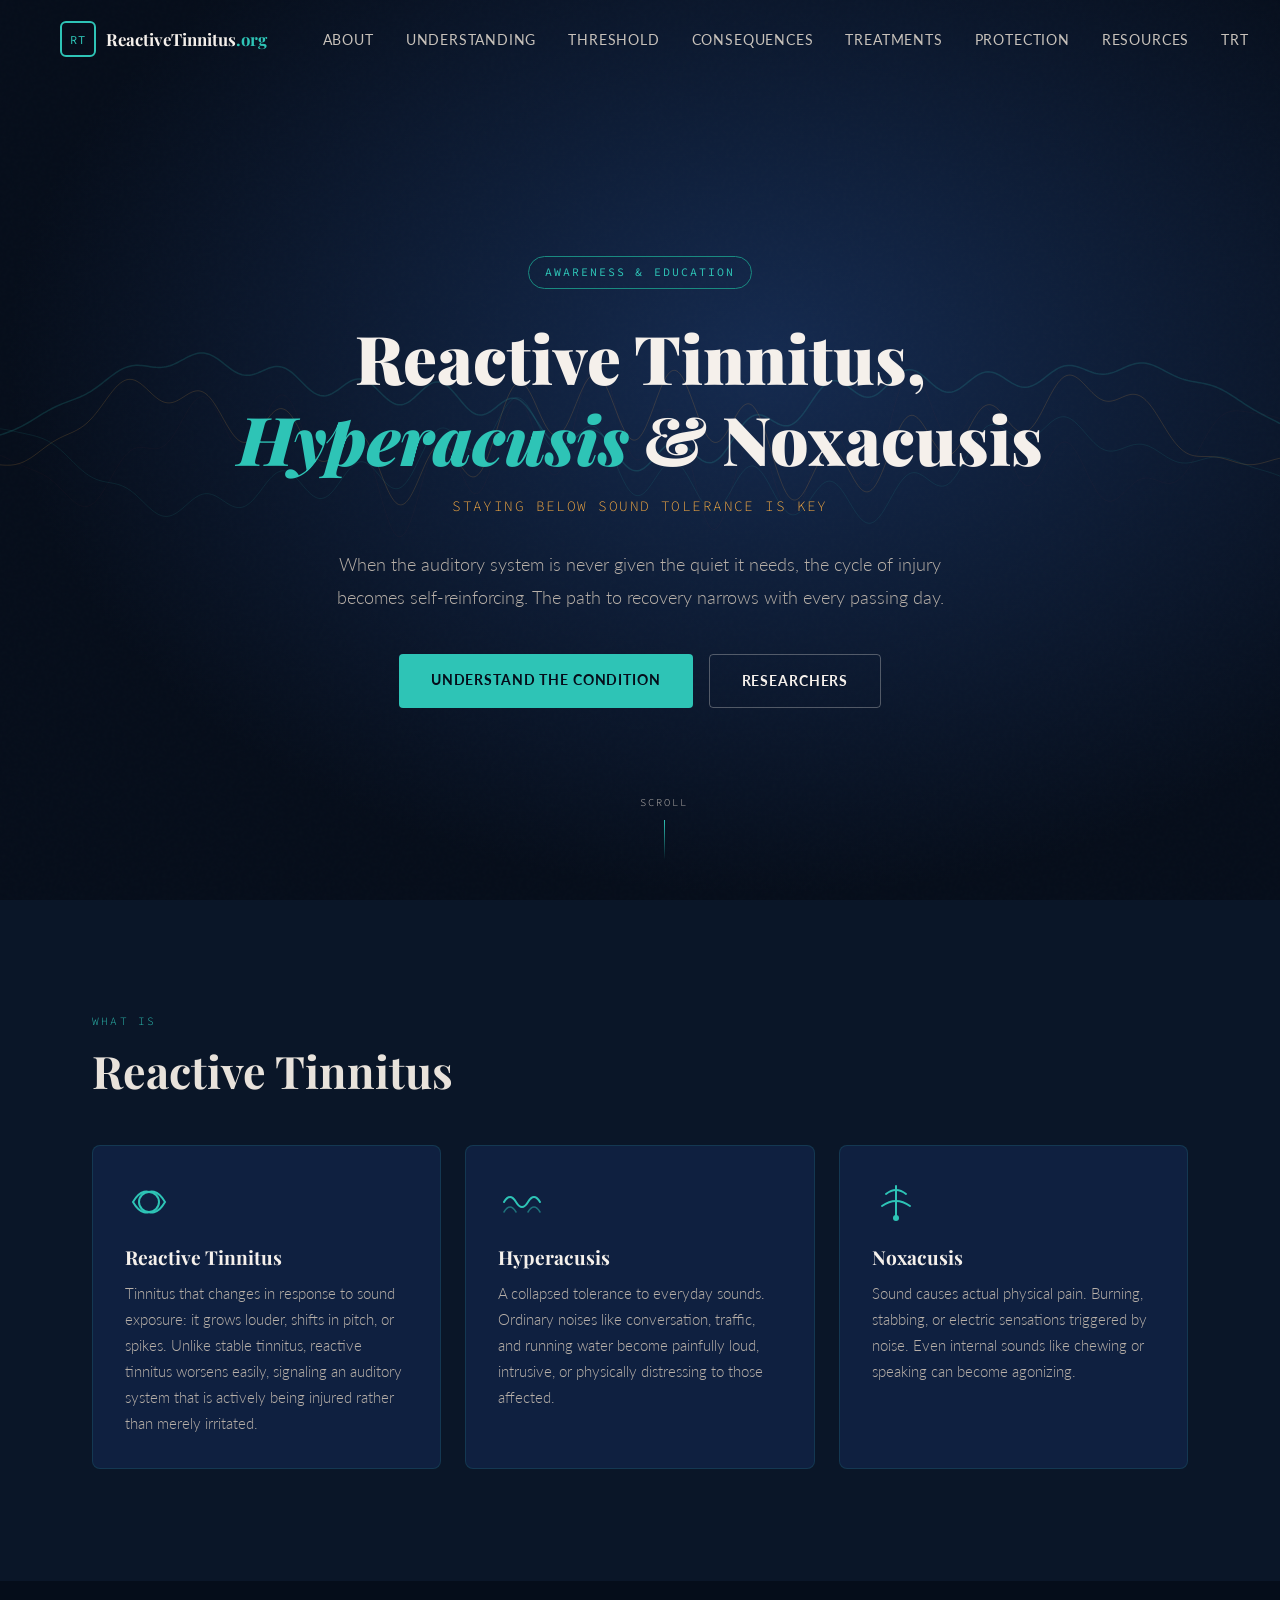
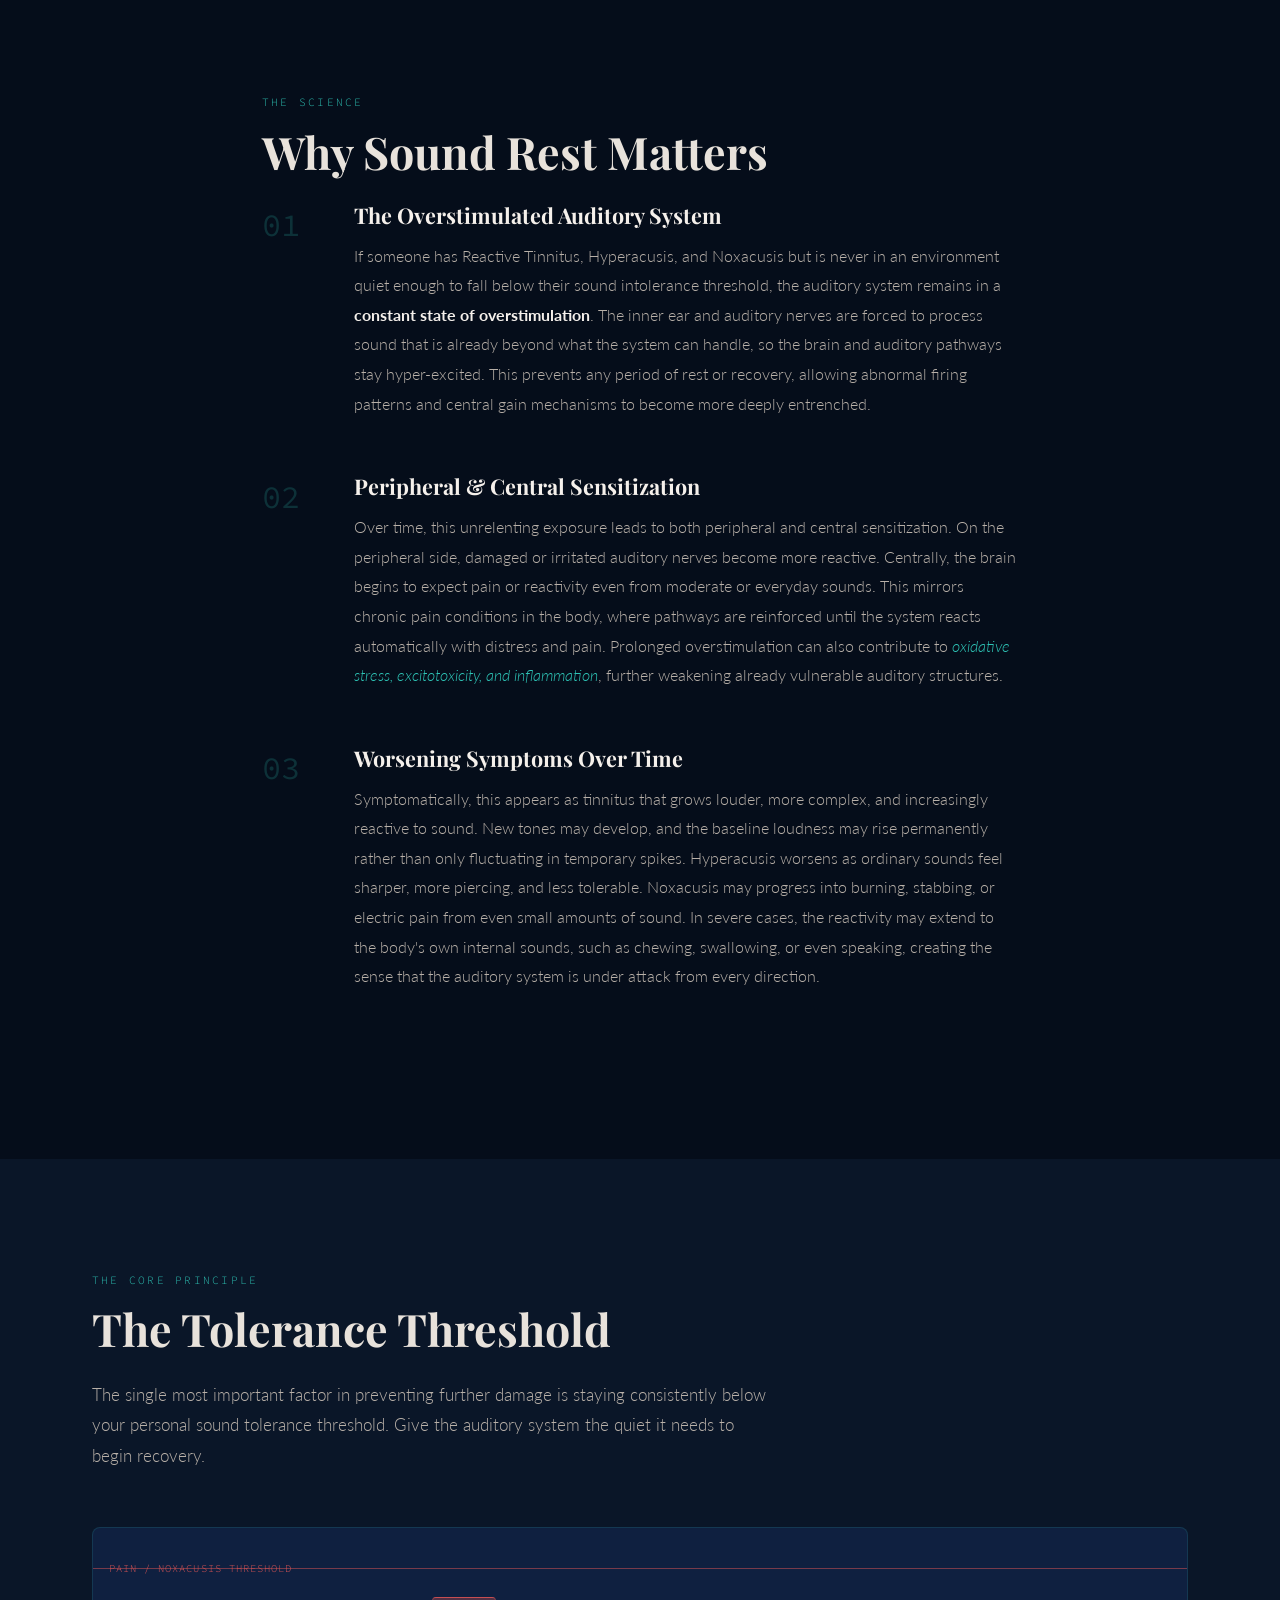
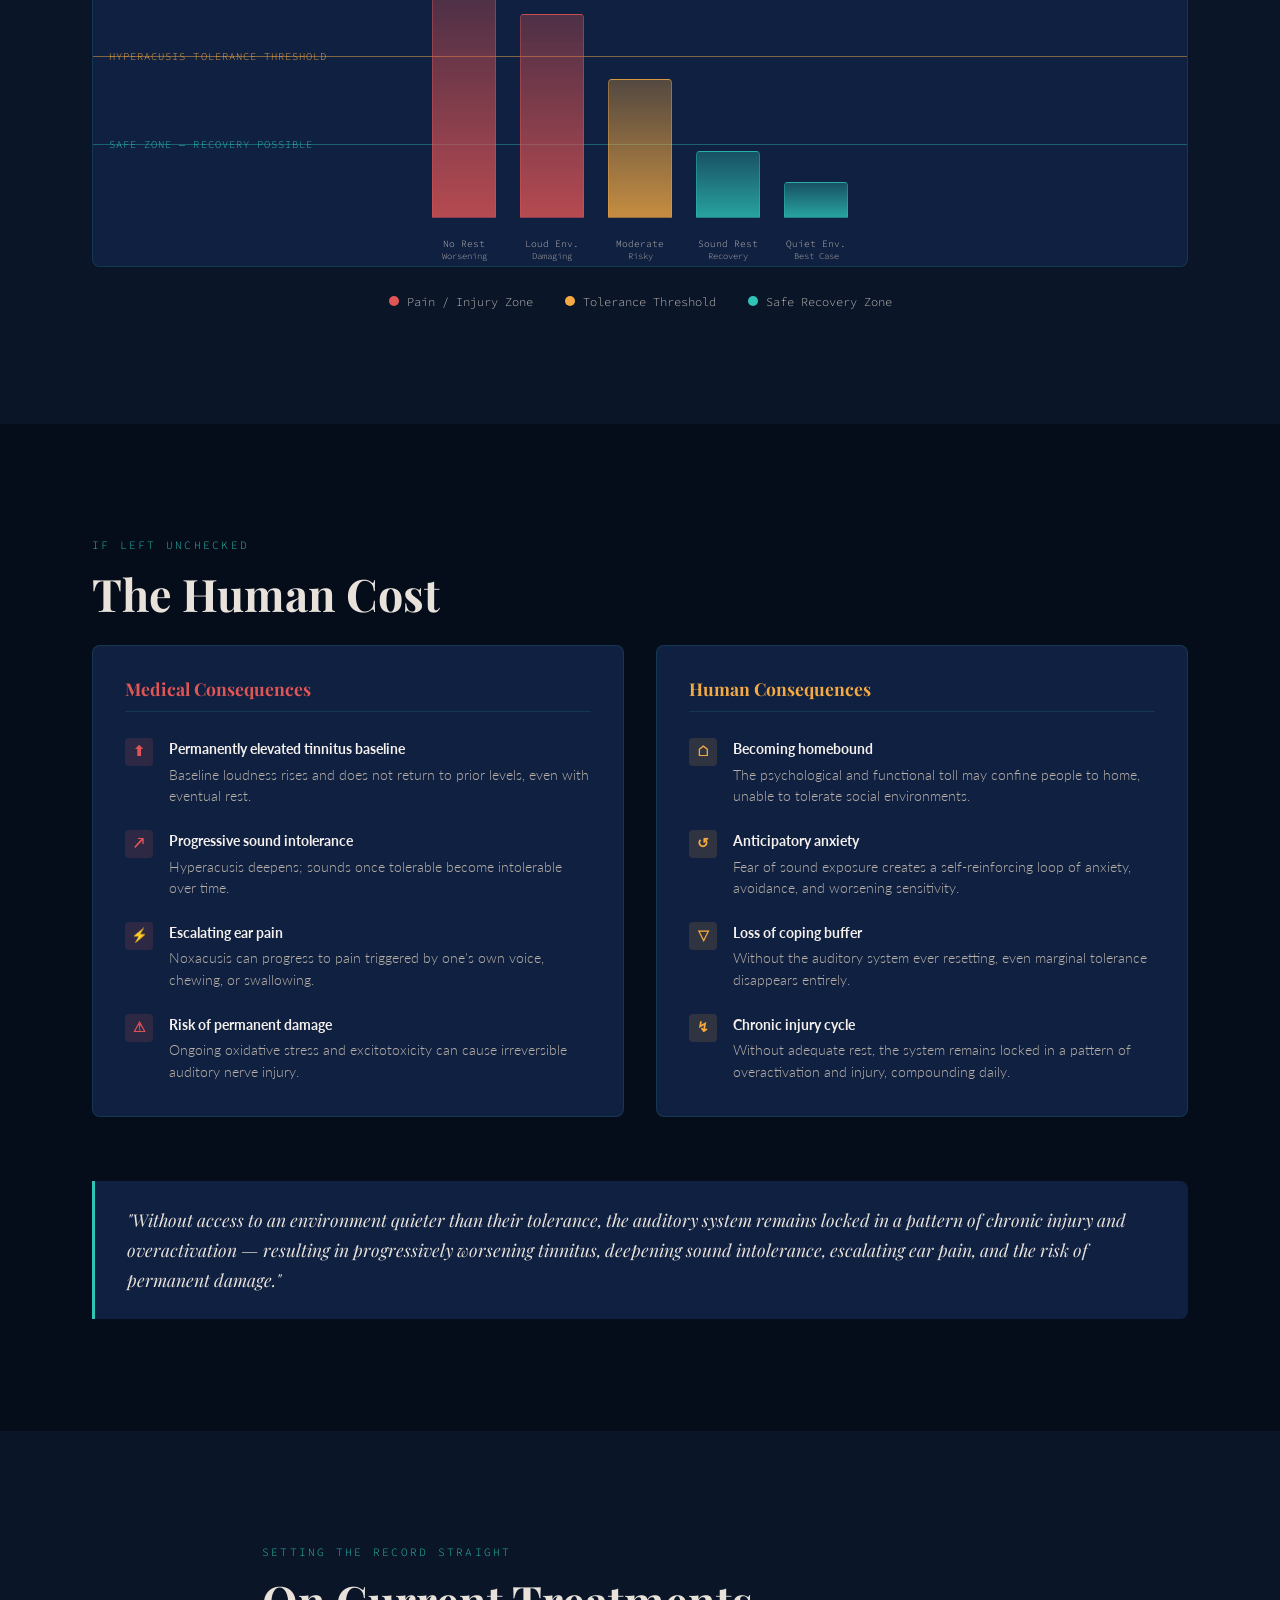
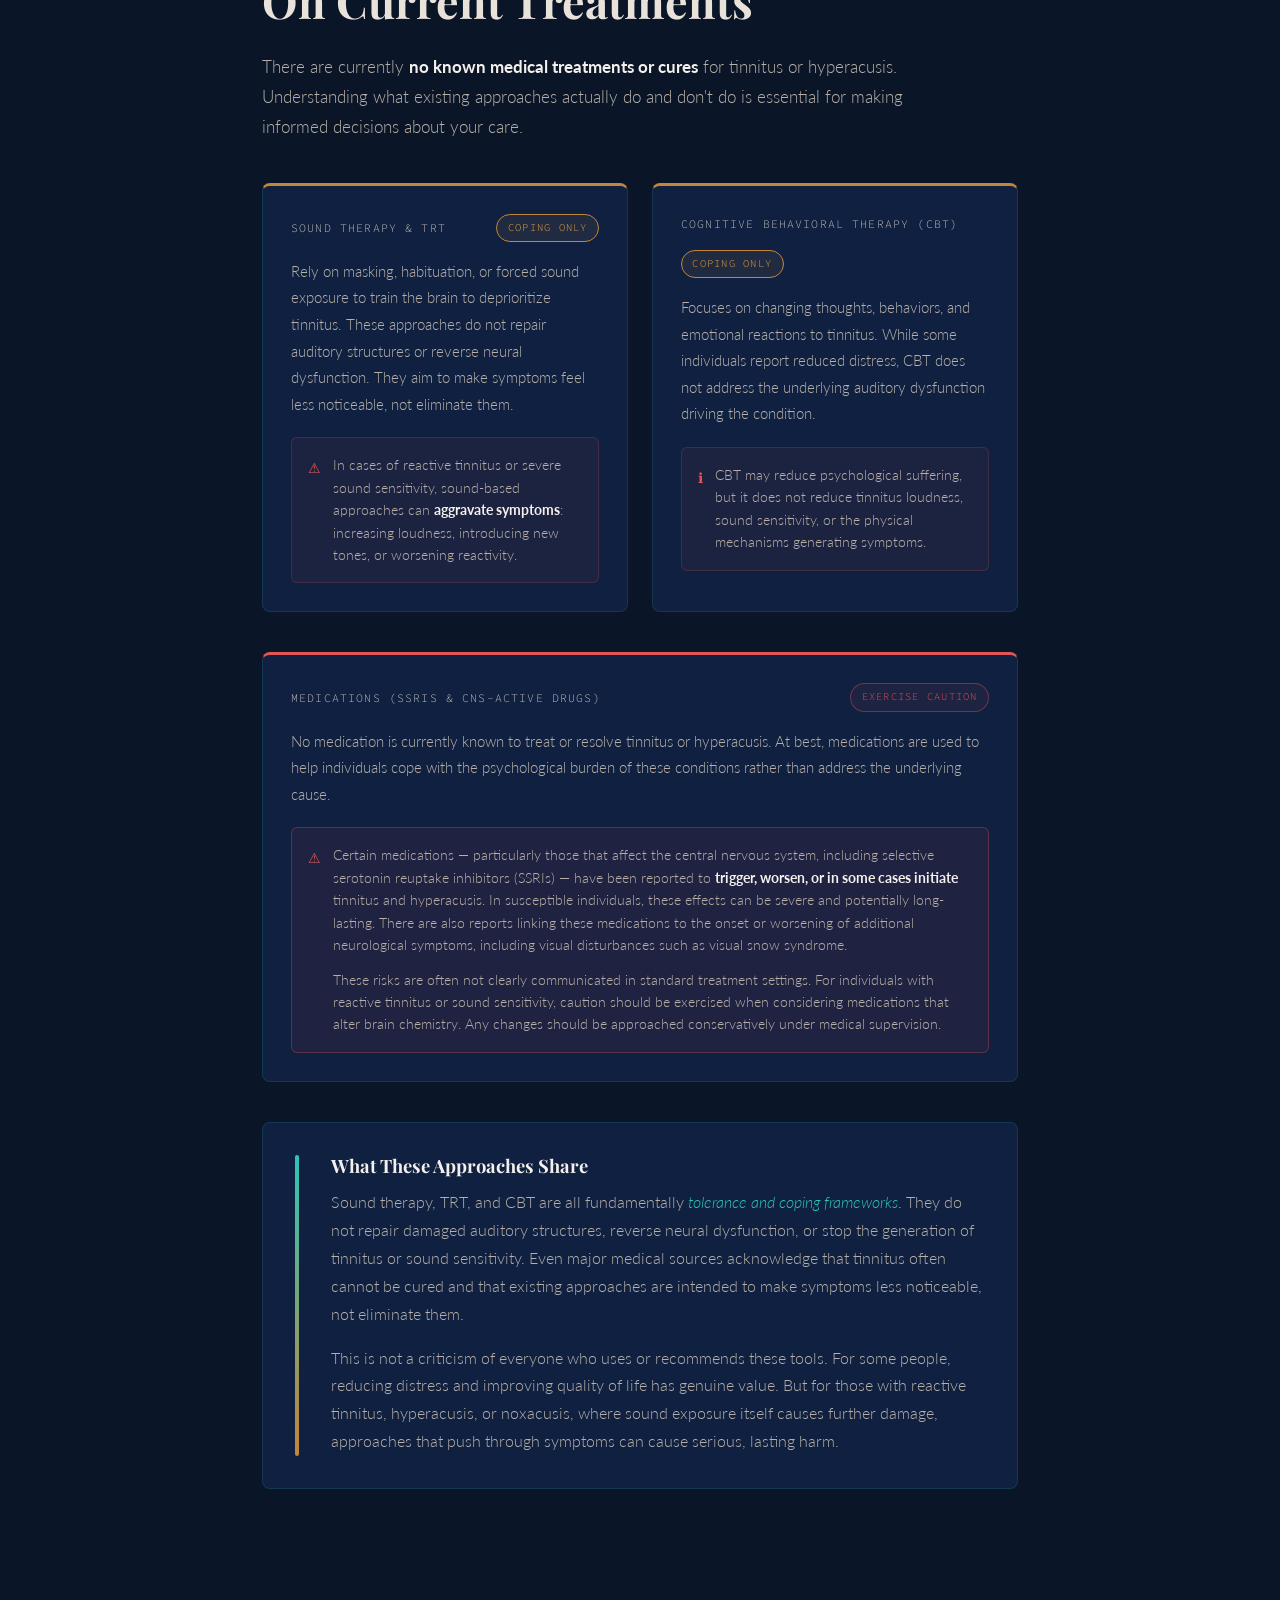
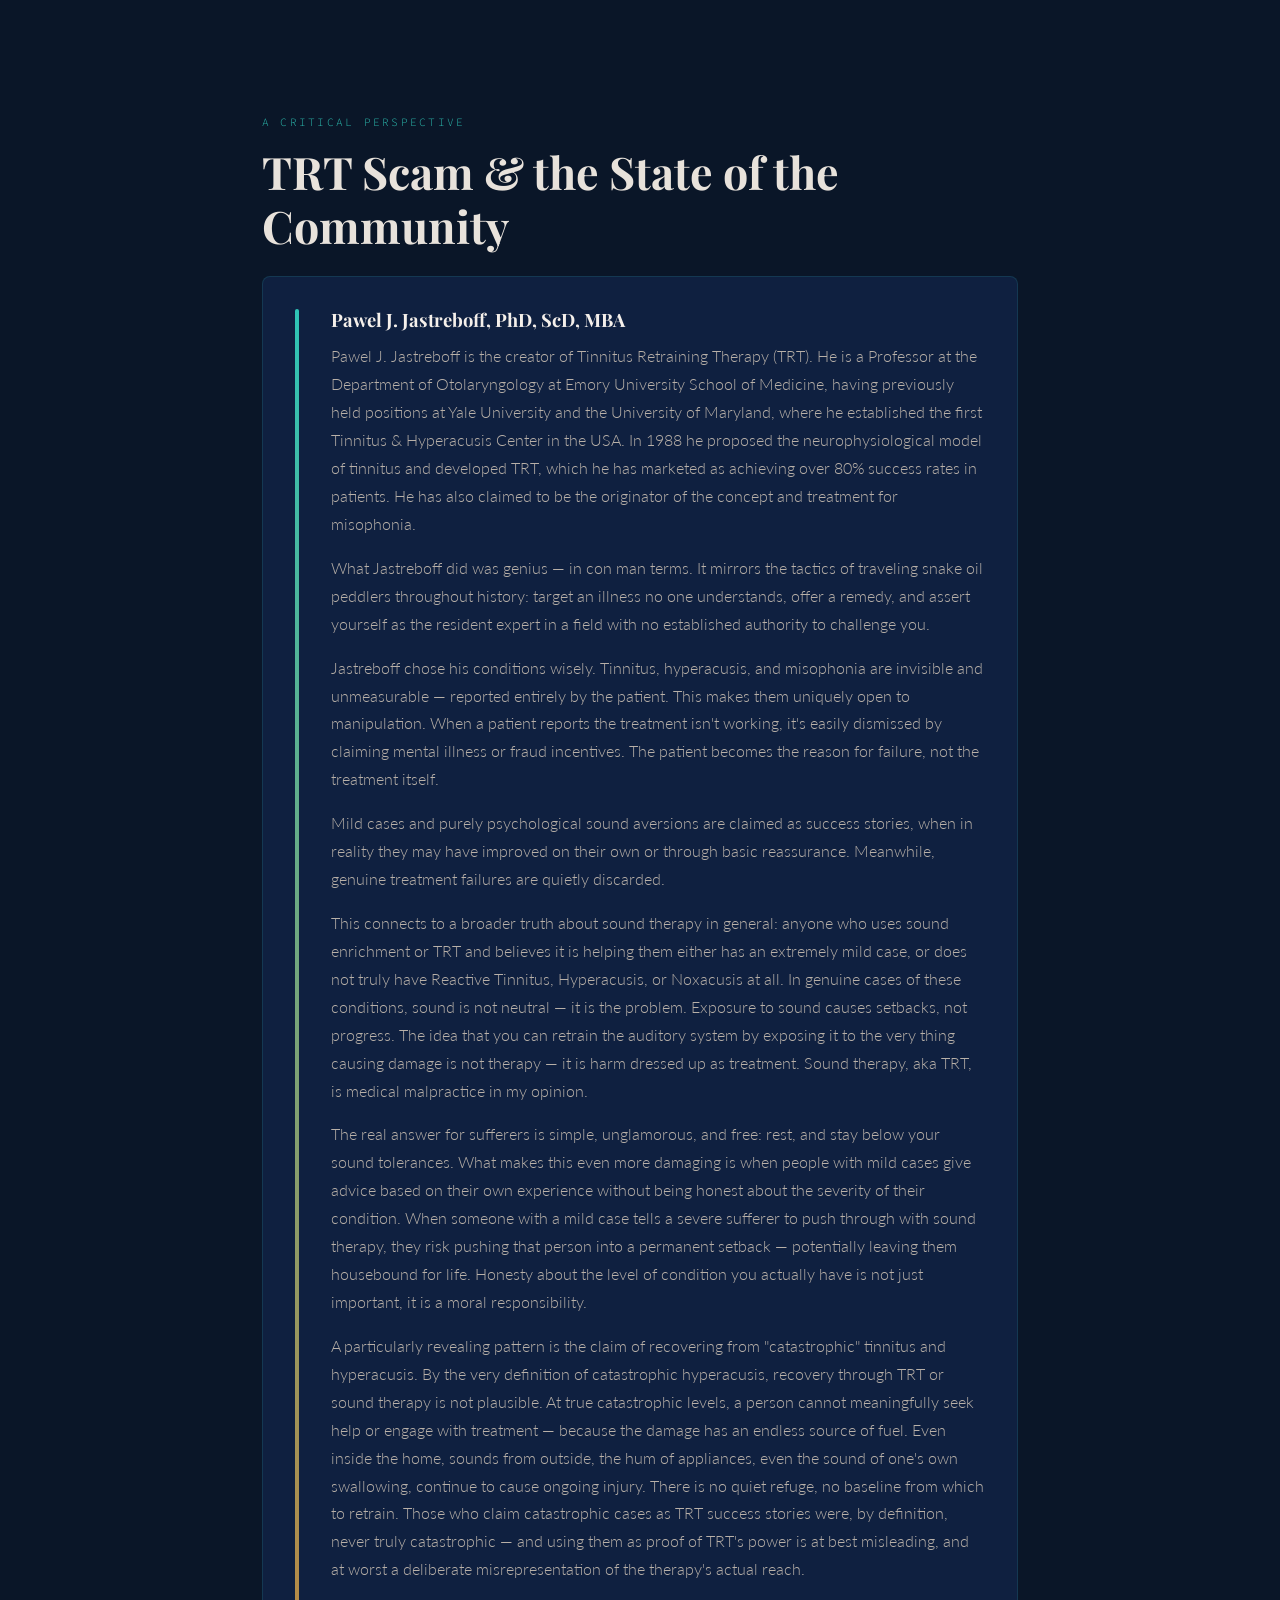
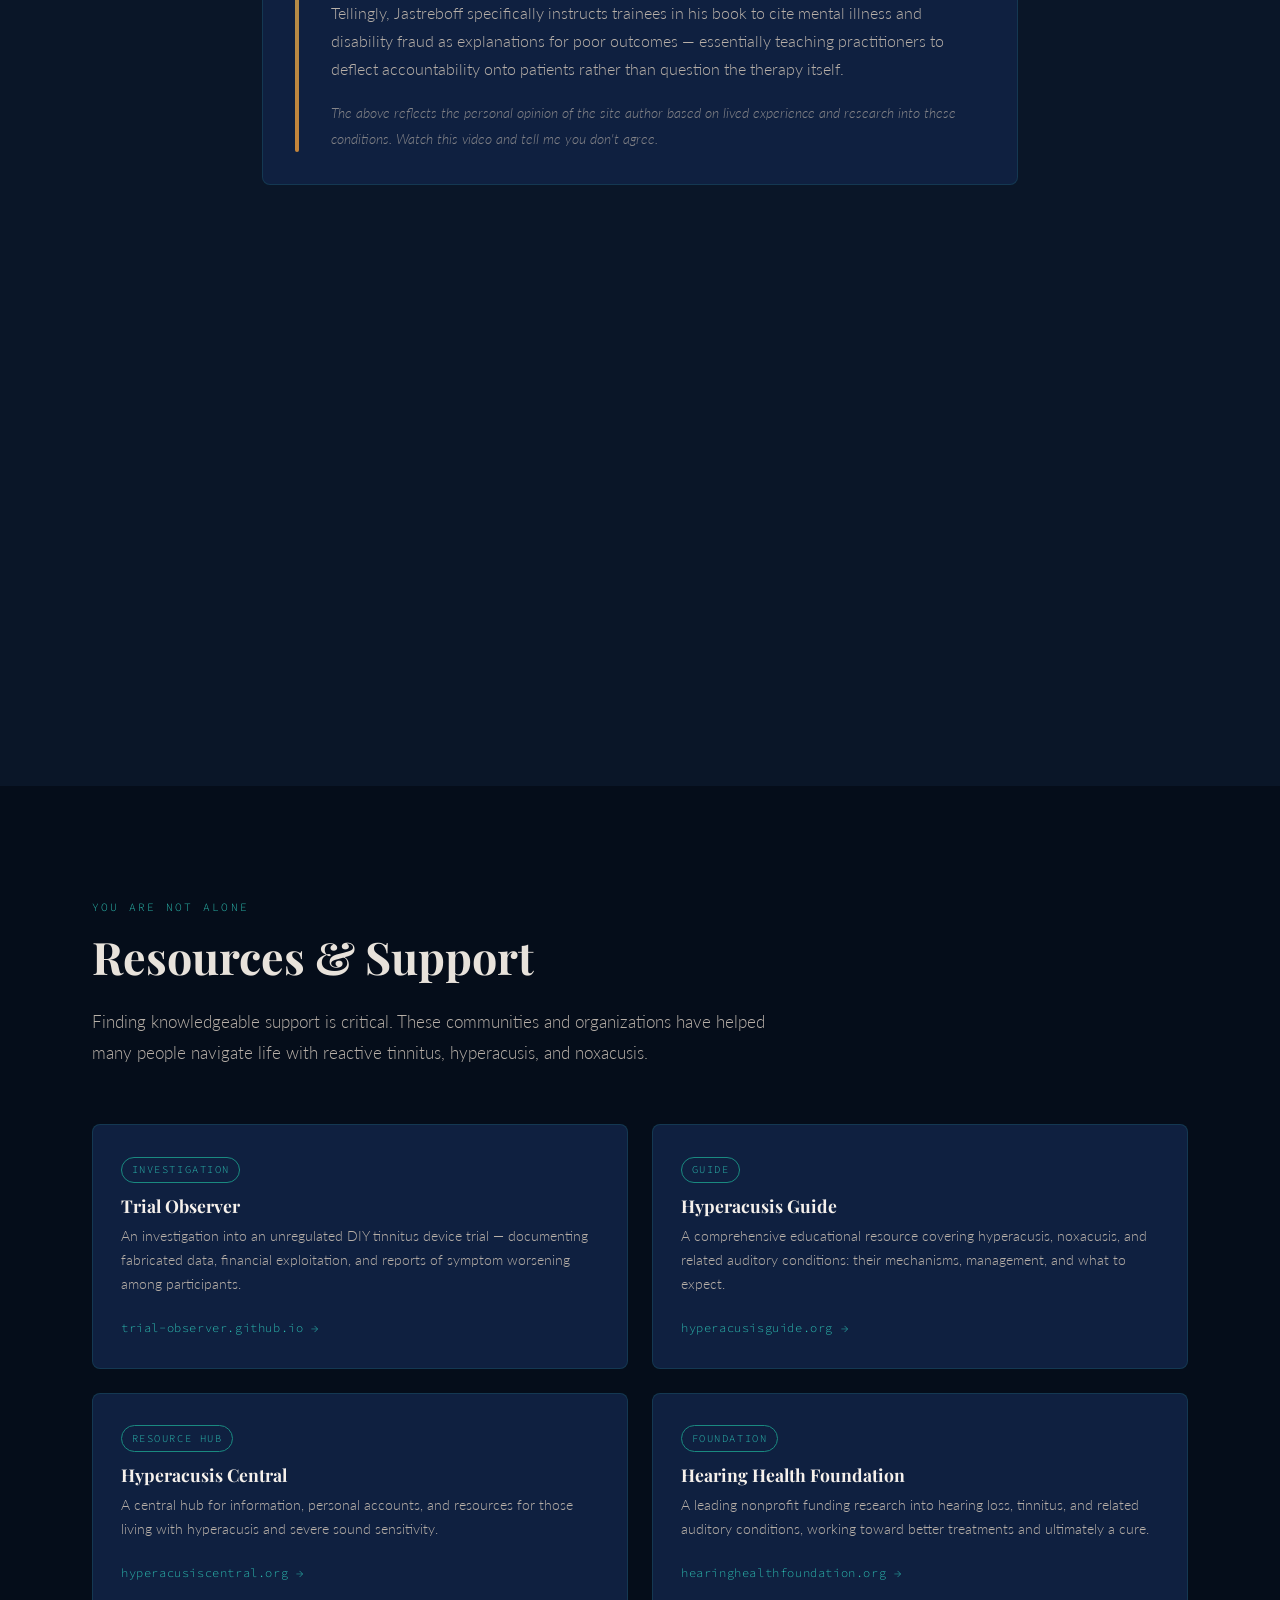
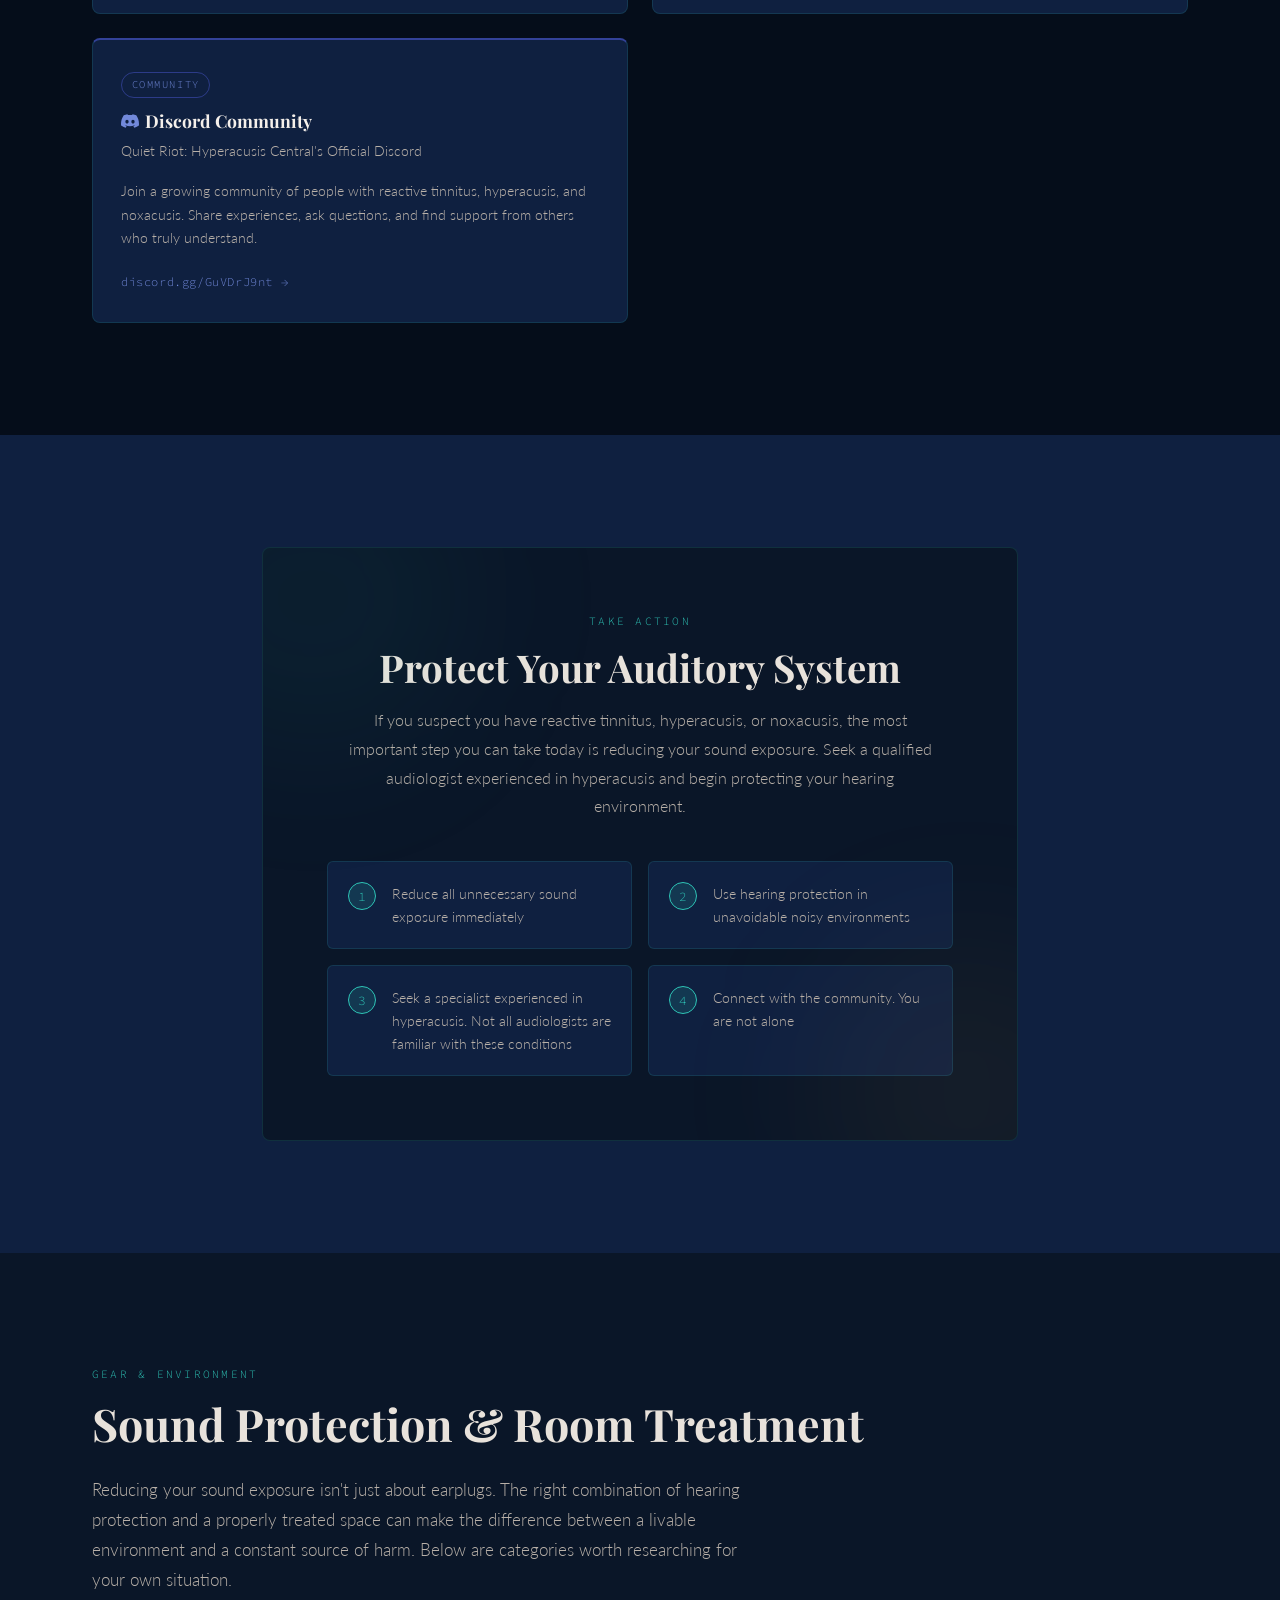
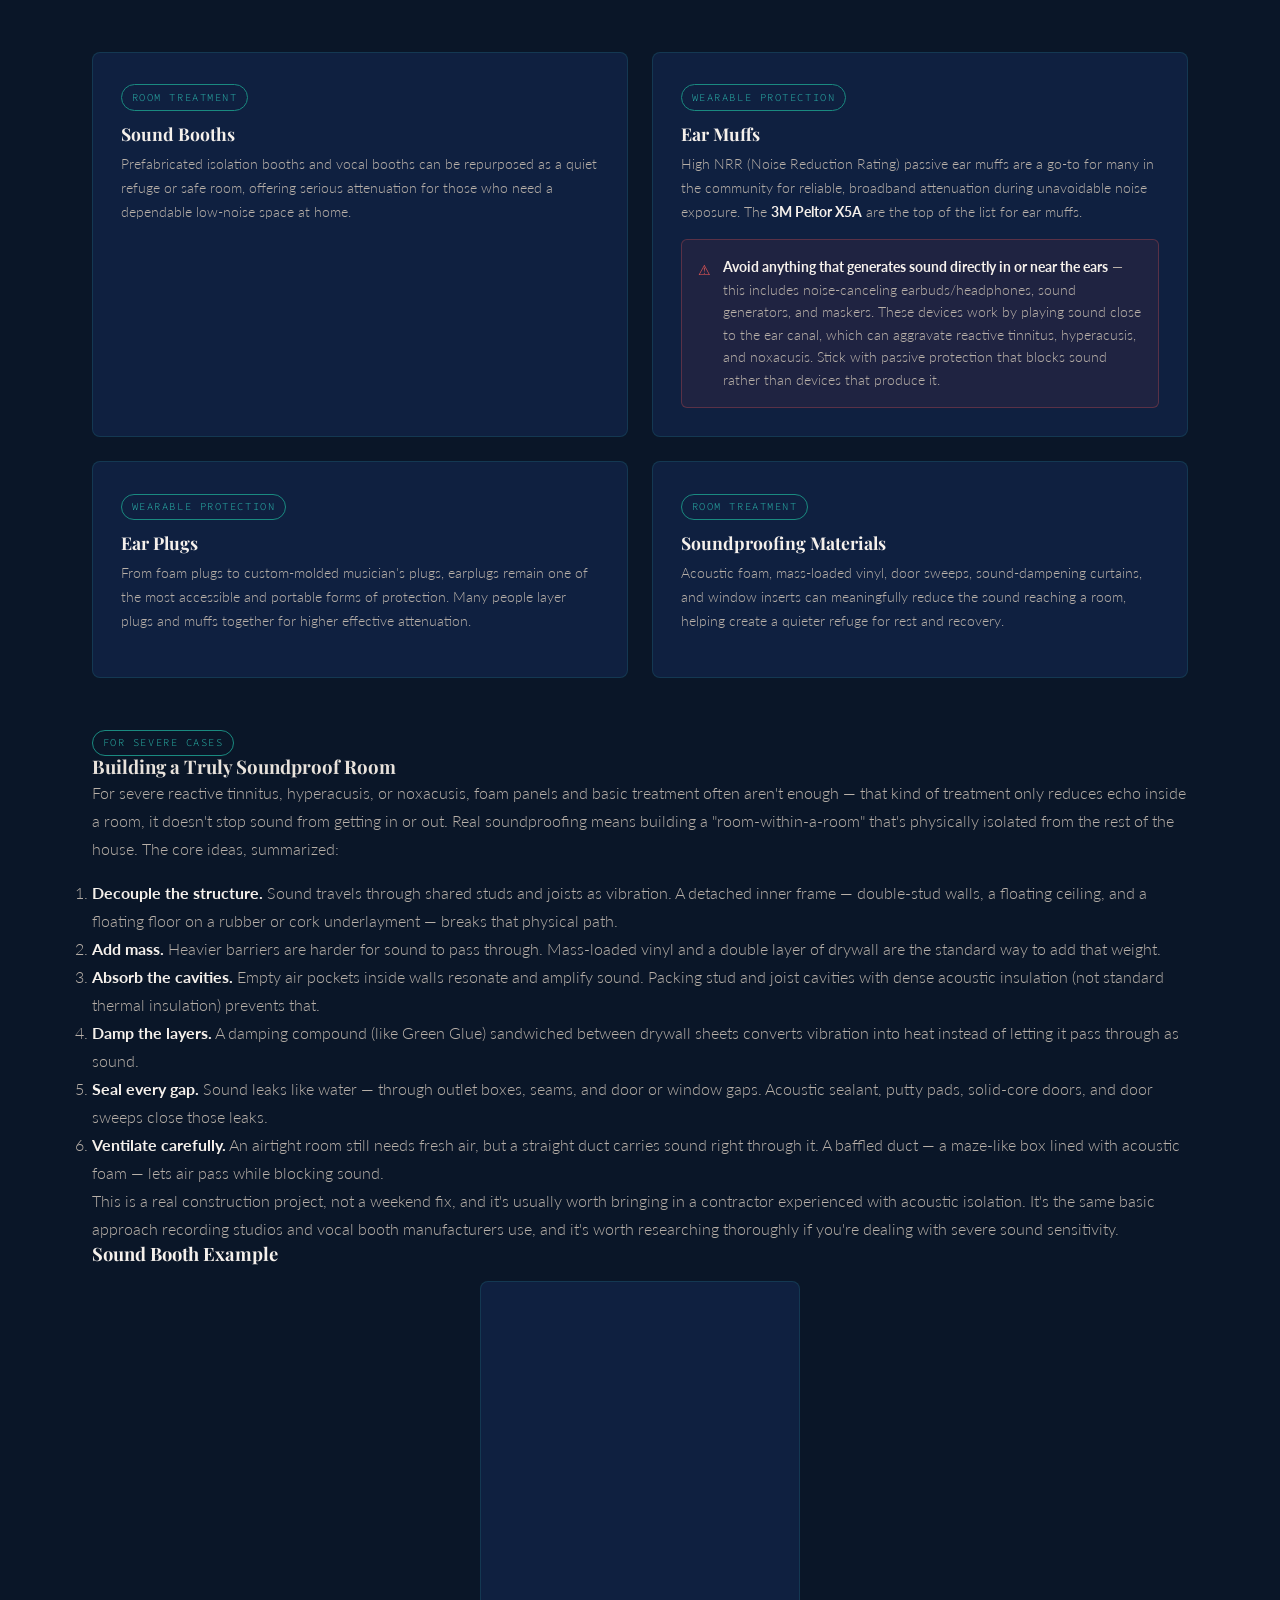
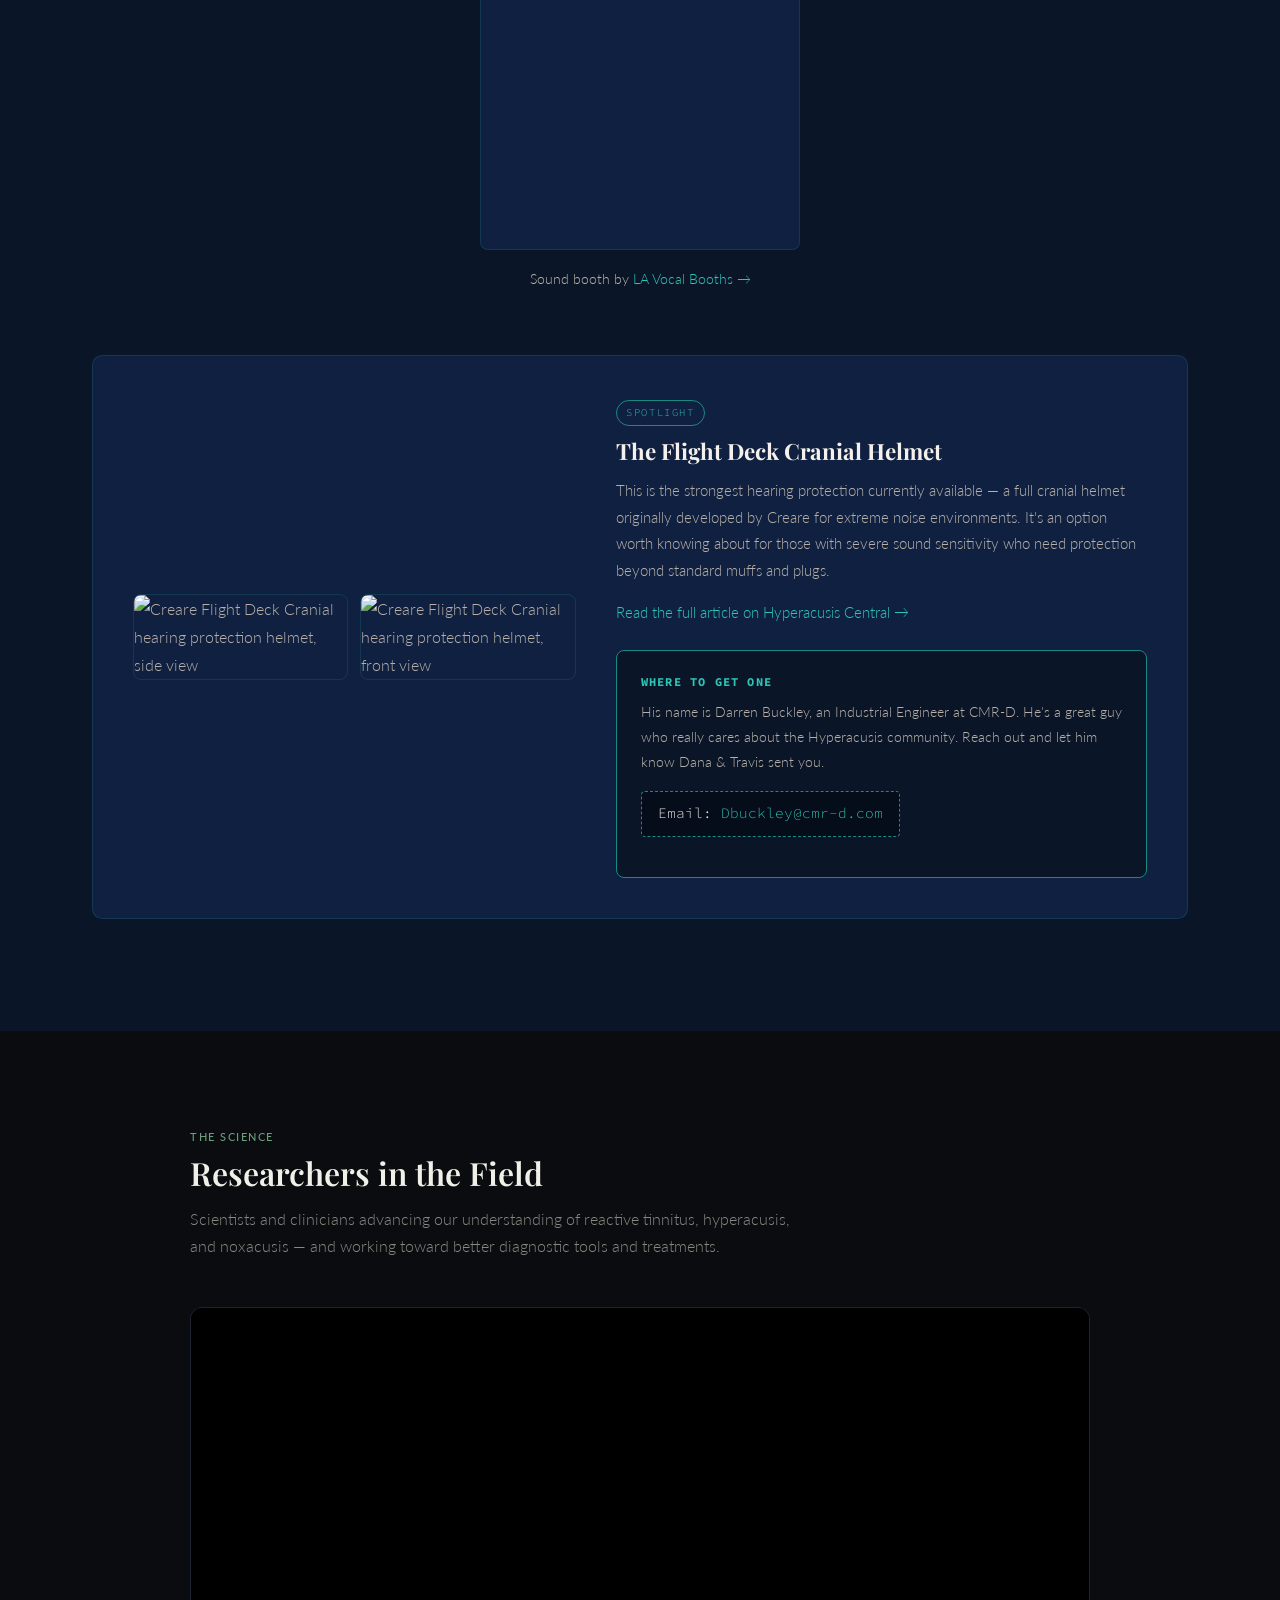
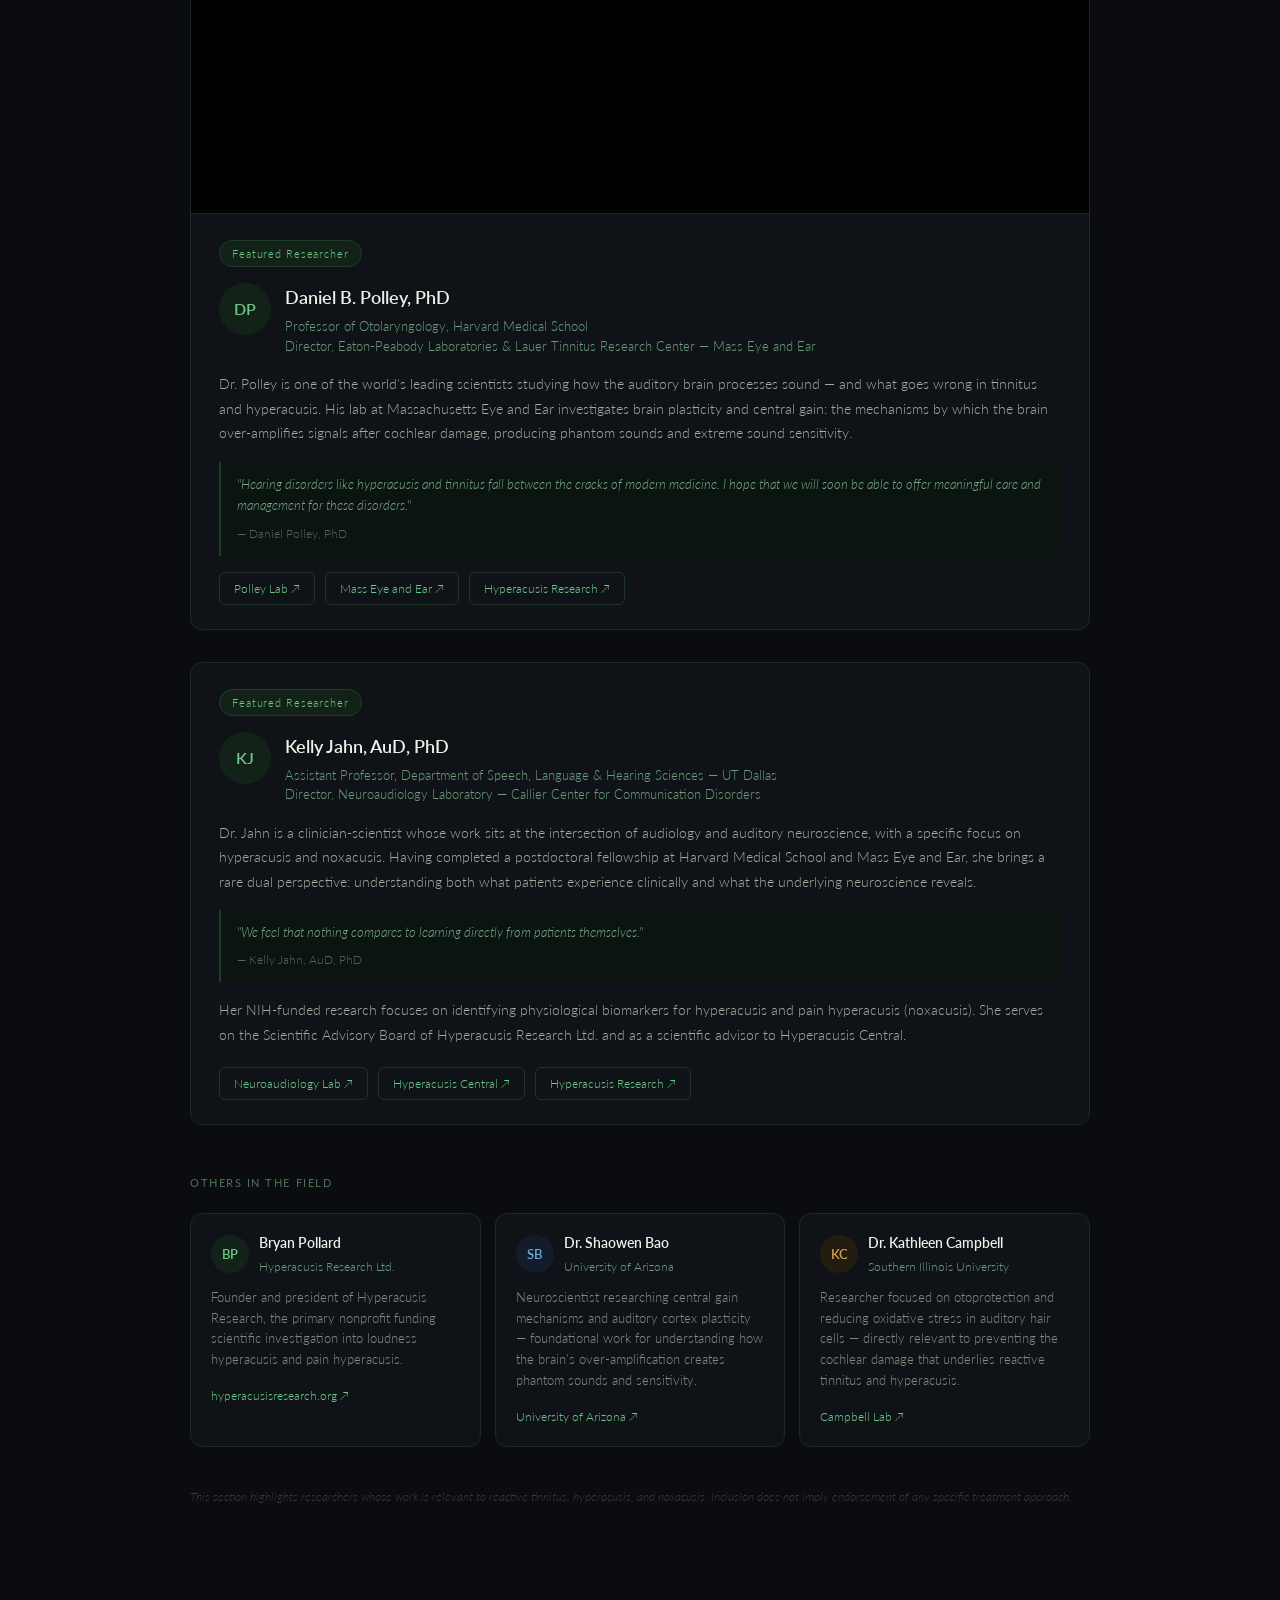
==== commit d6131a20: "Add files via upload" ====
--- a/index (1).html
+++ b/index (1).html
@@ -508,10 +508,10 @@
             <span class="resource-tag">Wearable Protection</span>
           </div>
           <h3>Ear Muffs</h3>
-          <p>High NRR (Noise Reduction Rating) passive ear muffs are a go-to for many in the community for reliable, broadband attenuation during unavoidable noise exposure. The <strong>3M Peltor X5A</strong> is consistently recommended above other options for its high NRR rating and dependable passive protection.</p>
+          <p>High NRR (Noise Reduction Rating) passive ear muffs are a go-to for many in the community for reliable, broadband attenuation during unavoidable noise exposure. The <strong>3M Peltor X5A</strong> are the top of the list for ear muffs.</p>
           <div class="treatment-warning treatment-warning-danger" style="margin-top:1rem;">
             <span class="treatment-warning-icon">⚠</span>
-            <p><strong>Avoid noise-canceling ear muffs and headphones.</strong> Active noise cancellation relies on electronics and microphones rather than a solid physical seal, and can let through sudden or impulse sounds it isn't designed to cancel. For sound sensitivity, passive protection is the safer, more predictable choice.</p>
+            <p><strong>Avoid anything that generates sound directly in or near the ears</strong> — this includes noise-canceling earbuds/headphones, sound generators, and maskers. These devices work by playing sound close to the ear canal, which can aggravate reactive tinnitus, hyperacusis, and noxacusis. Stick with passive protection that blocks sound rather than devices that produce it.</p>
           </div>
         </div>
         <div class="resource-card protection-card" data-animate>
@@ -530,16 +530,32 @@
         </div>
       </div>
 
+      <div class="severe-case-card" data-animate>
+        <span class="resource-tag">For Severe Cases</span>
+        <h3>Building a Truly Soundproof Room</h3>
+        <p>For severe reactive tinnitus, hyperacusis, or noxacusis, foam panels and basic treatment often aren't enough — that kind of treatment only reduces echo inside a room, it doesn't stop sound from getting in or out. Real soundproofing means building a "room-within-a-room" that's physically isolated from the rest of the house. The core ideas, summarized:</p>
+        <ol class="severe-case-list">
+          <li><strong>Decouple the structure.</strong> Sound travels through shared studs and joists as vibration. A detached inner frame — double-stud walls, a floating ceiling, and a floating floor on a rubber or cork underlayment — breaks that physical path.</li>
+          <li><strong>Add mass.</strong> Heavier barriers are harder for sound to pass through. Mass-loaded vinyl and a double layer of drywall are the standard way to add that weight.</li>
+          <li><strong>Absorb the cavities.</strong> Empty air pockets inside walls resonate and amplify sound. Packing stud and joist cavities with dense acoustic insulation (not standard thermal insulation) prevents that.</li>
+          <li><strong>Damp the layers.</strong> A damping compound (like Green Glue) sandwiched between drywall sheets converts vibration into heat instead of letting it pass through as sound.</li>
+          <li><strong>Seal every gap.</strong> Sound leaks like water — through outlet boxes, seams, and door or window gaps. Acoustic sealant, putty pads, solid-core doors, and door sweeps close those leaks.</li>
+          <li><strong>Ventilate carefully.</strong> An airtight room still needs fresh air, but a straight duct carries sound right through it. A baffled duct — a maze-like box lined with acoustic foam — lets air pass while blocking sound.</li>
+        </ol>
+        <p class="severe-case-note">This is a real construction project, not a weekend fix, and it's usually worth bringing in a contractor experienced with acoustic isolation. It's the same basic approach recording studios and vocal booth manufacturers use, and it's worth researching thoroughly if you're dealing with severe sound sensitivity.</p>
+      </div>
+
       <div class="protection-video-wrap" data-animate>
         <h3 class="protection-subheading">Sound Booth Example</h3>
-        <a class="video-card" href="https://www.facebook.com/LAvocalbooths/videos/tap-the-link-in-our-bio-and-use-the-booth-finder-comment-call-to-speak-with-a-li/1721374295770800/" target="_blank" rel="noopener">
-          <div class="video-card-play">▶</div>
-          <div class="video-card-body">
-            <span class="resource-tag">Video</span>
-            <h4>LA Vocal Booths — Sound Booth Finder</h4>
-            <p>Watch on Facebook →</p>
-          </div>
-        </a>
+        <div class="video-embed-vertical">
+          <iframe
+            src="https://www.youtube.com/embed/Icy3mwa8Djg"
+            title="Sound Booth Example"
+            allow="accelerometer; autoplay; clipboard-write; encrypted-media; gyroscope; picture-in-picture; web-share"
+            allowfullscreen>
+          </iframe>
+        </div>
+        <p class="protection-video-caption">Sound booth by <a href="https://www.lavocalbooths.com/" target="_blank" rel="noopener">LA Vocal Booths →</a></p>
       </div>
 
       <div class="helmet-spotlight" data-animate>
@@ -556,7 +572,7 @@
           <div class="contact-card">
             <h4>Where to Get One</h4>
             <p>His name is Darren Buckley, an Industrial Engineer at CMR-D. He's a great guy who really cares about the Hyperacusis community. Reach out and let him know Dana &amp; Travis sent you.</p>
-            <a class="contact-email-btn" href="mailto:Dbuckley@cmr-d.com?subject=Flight%20Deck%20Cranial%20Helmet%20Inquiry&body=Hi%20Darren%2C%0D%0A%0D%0ADana%20%26%20Travis%20sent%20me%20your%20way%20about%20the%20Flight%20Deck%20Cranial%20helmet.%0D%0A%0D%0A">Email Darren Buckley →</a>
+            <p class="contact-email-text">Email: <a href="mailto:Dbuckley@cmr-d.com">Dbuckley@cmr-d.com</a></p>
           </div>
         </div>
       </div>
--- a/style.css
+++ b/style.css
@@ -707,44 +707,30 @@
 
 .protection-video-wrap { margin-bottom: 4rem; }
 
-.video-card {
-  display: flex;
-  align-items: center;
-  gap: 1.25rem;
+.video-embed-vertical {
+  position: relative;
+  width: 100%;
+  max-width: 320px;
+  margin: 0 auto;
+  aspect-ratio: 9 / 16;
+  border-radius: 8px;
+  overflow: hidden;
+  border: 1px solid var(--border);
   background: var(--navy-mid);
-  border: 1px solid var(--border);
-  border-radius: 8px;
-  padding: 1.5rem;
-  text-decoration: none;
-  transition: border-color 0.3s, transform 0.3s, box-shadow 0.3s;
-}
-.video-card:hover {
-  border-color: var(--teal);
-  box-shadow: 0 12px 32px rgba(46, 196, 182, 0.1);
-  transform: translateY(-3px);
-}
-.video-card-play {
-  flex: 0 0 auto;
-  width: 52px;
-  height: 52px;
-  border-radius: 50%;
-  background: var(--teal);
-  color: var(--navy-deep);
-  display: flex;
-  align-items: center;
-  justify-content: center;
-  font-size: 1.1rem;
-}
-.video-card-body h4 {
-  font-size: 1.05rem;
-  color: var(--white);
-  margin: 0.4rem 0 0.3rem;
-}
-.video-card-body p {
-  font-family: var(--font-mono);
-  font-size: 0.8rem;
-  color: var(--teal);
-  margin-bottom: 0;
+}
+.video-embed-vertical iframe {
+  position: absolute;
+  top: 0; left: 0;
+  width: 100%;
+  height: 100%;
+  border: none;
+}
+
+.protection-video-caption {
+  text-align: center;
+  font-size: 0.9rem;
+  color: var(--text-body);
+  margin-top: 1rem;
 }
 
 .helmet-spotlight {
@@ -801,18 +787,17 @@
   margin-bottom: 0.6rem;
 }
 .contact-card p { font-size: 0.9rem; margin-bottom: 1rem; }
-.contact-email-btn {
+.contact-email-text {
+  font-family: var(--font-mono);
+  font-size: 0.95rem;
+  color: var(--white);
+  background: var(--navy-deep);
+  border: 1px dashed var(--teal-dim);
+  border-radius: 4px;
+  padding: 0.6rem 1rem;
   display: inline-block;
-  font-family: var(--font-mono);
-  font-size: 0.8rem;
-  letter-spacing: 0.05em;
-  color: var(--navy-deep);
-  background: var(--teal);
-  padding: 0.65rem 1.25rem;
-  border-radius: 4px;
-  transition: background 0.2s, transform 0.2s;
-}
-.contact-email-btn:hover { background: var(--white); color: var(--navy-deep); transform: translateY(-2px); }
+}
+.contact-email-text a { color: var(--teal); }
 
 @media (max-width: 720px) {
   .helmet-spotlight { grid-template-columns: 1fr; padding: 1.75rem; }
